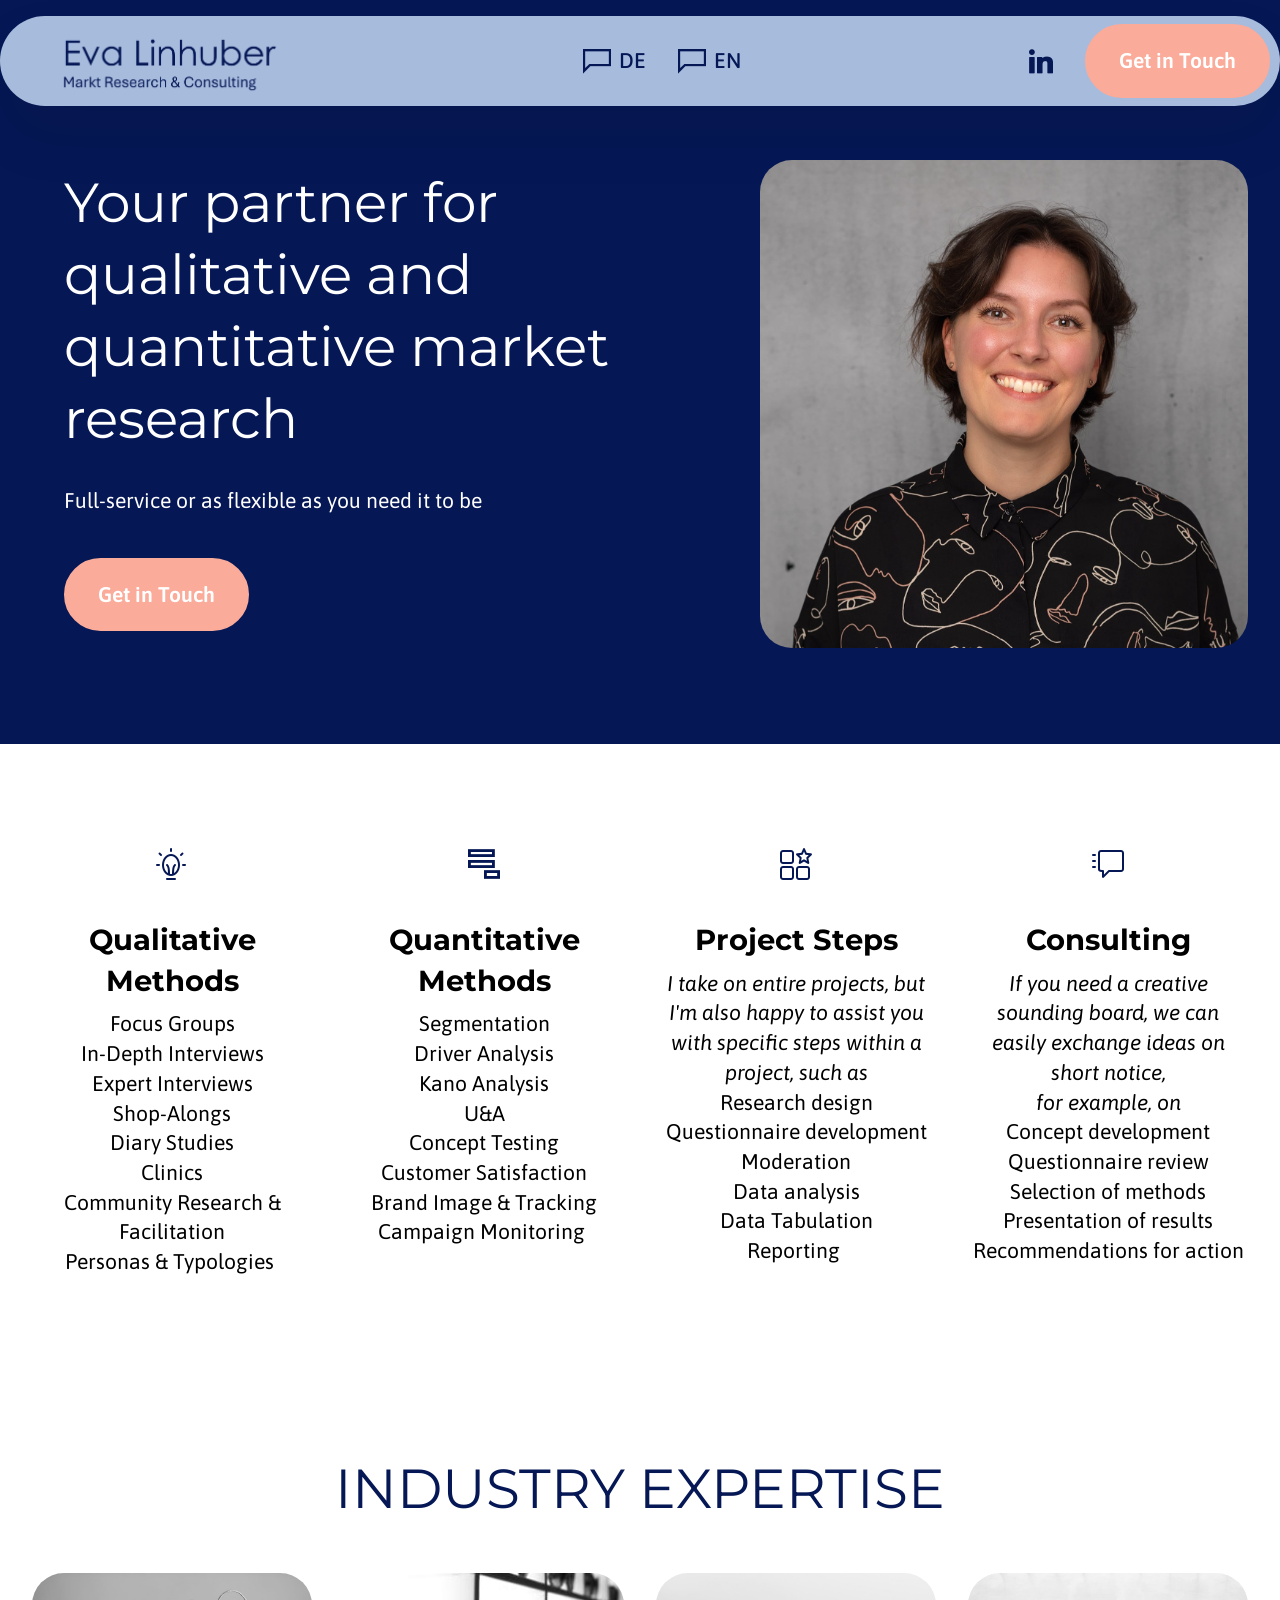
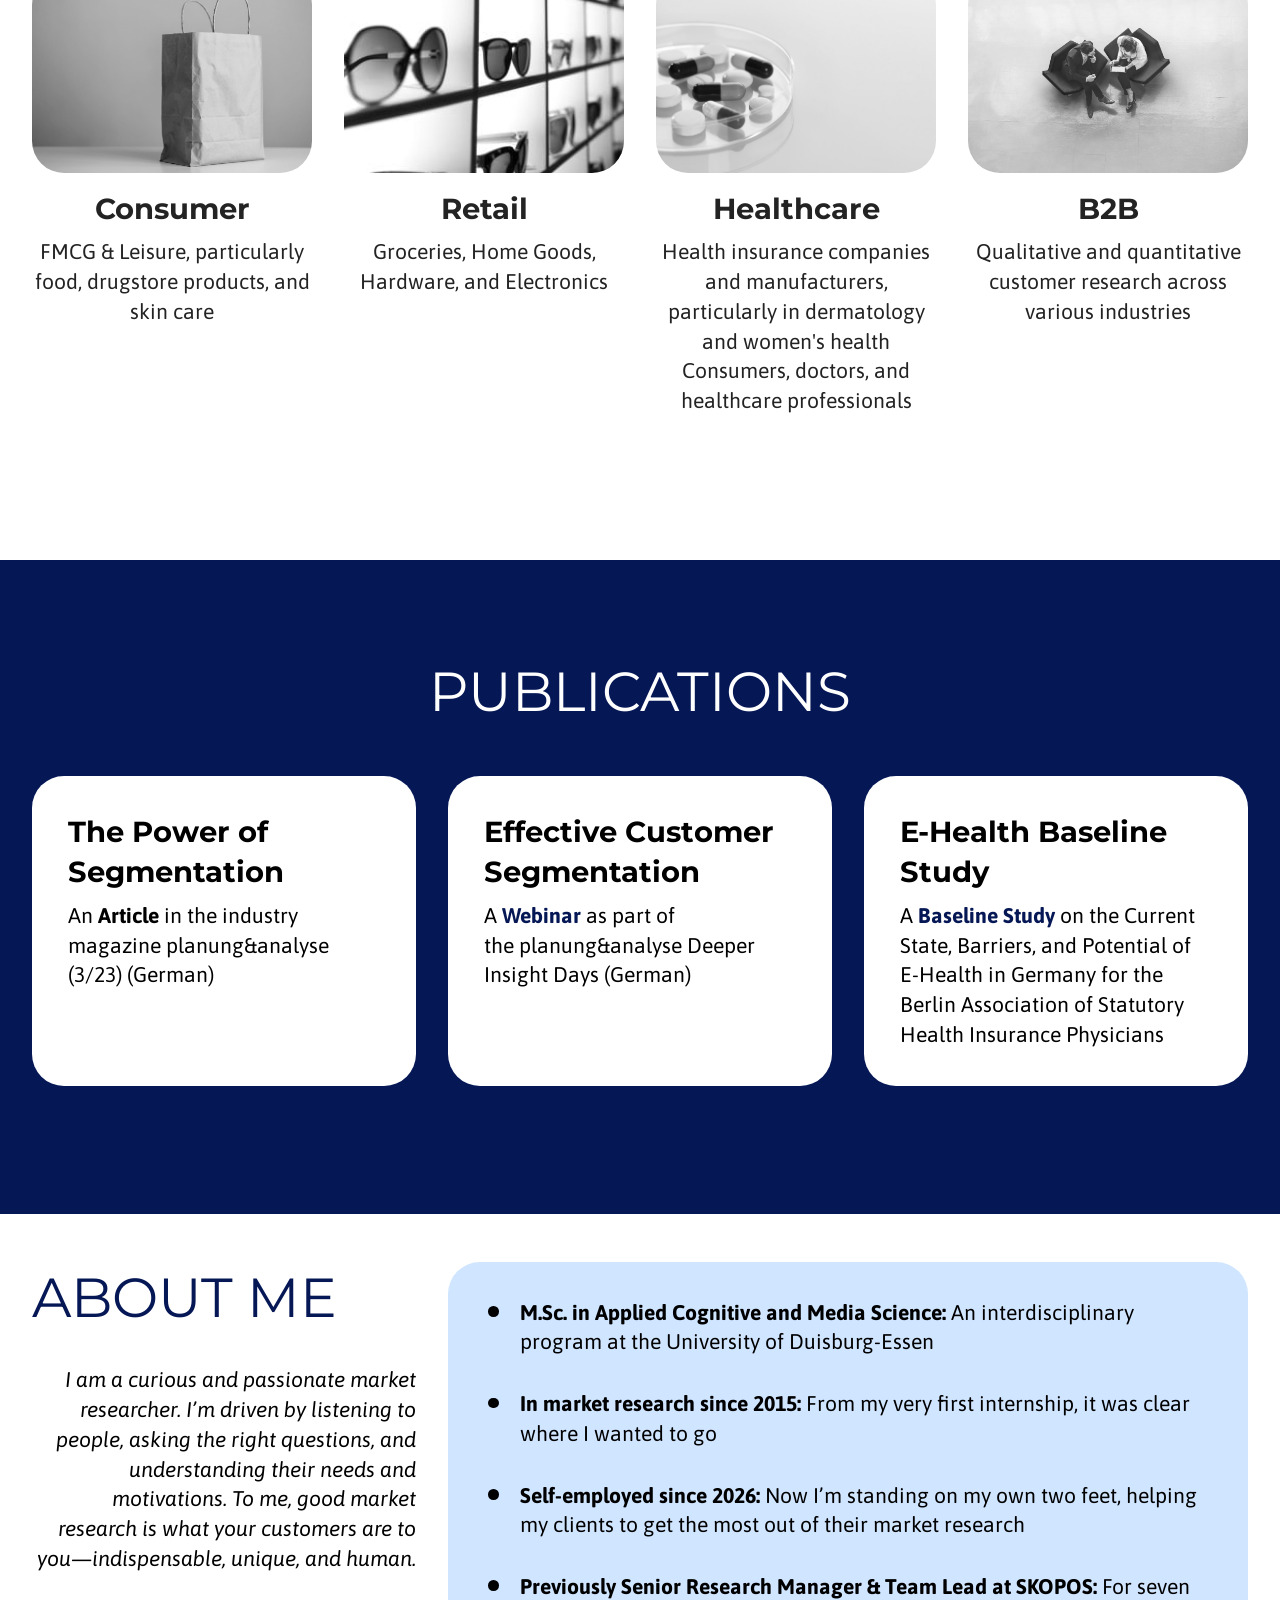
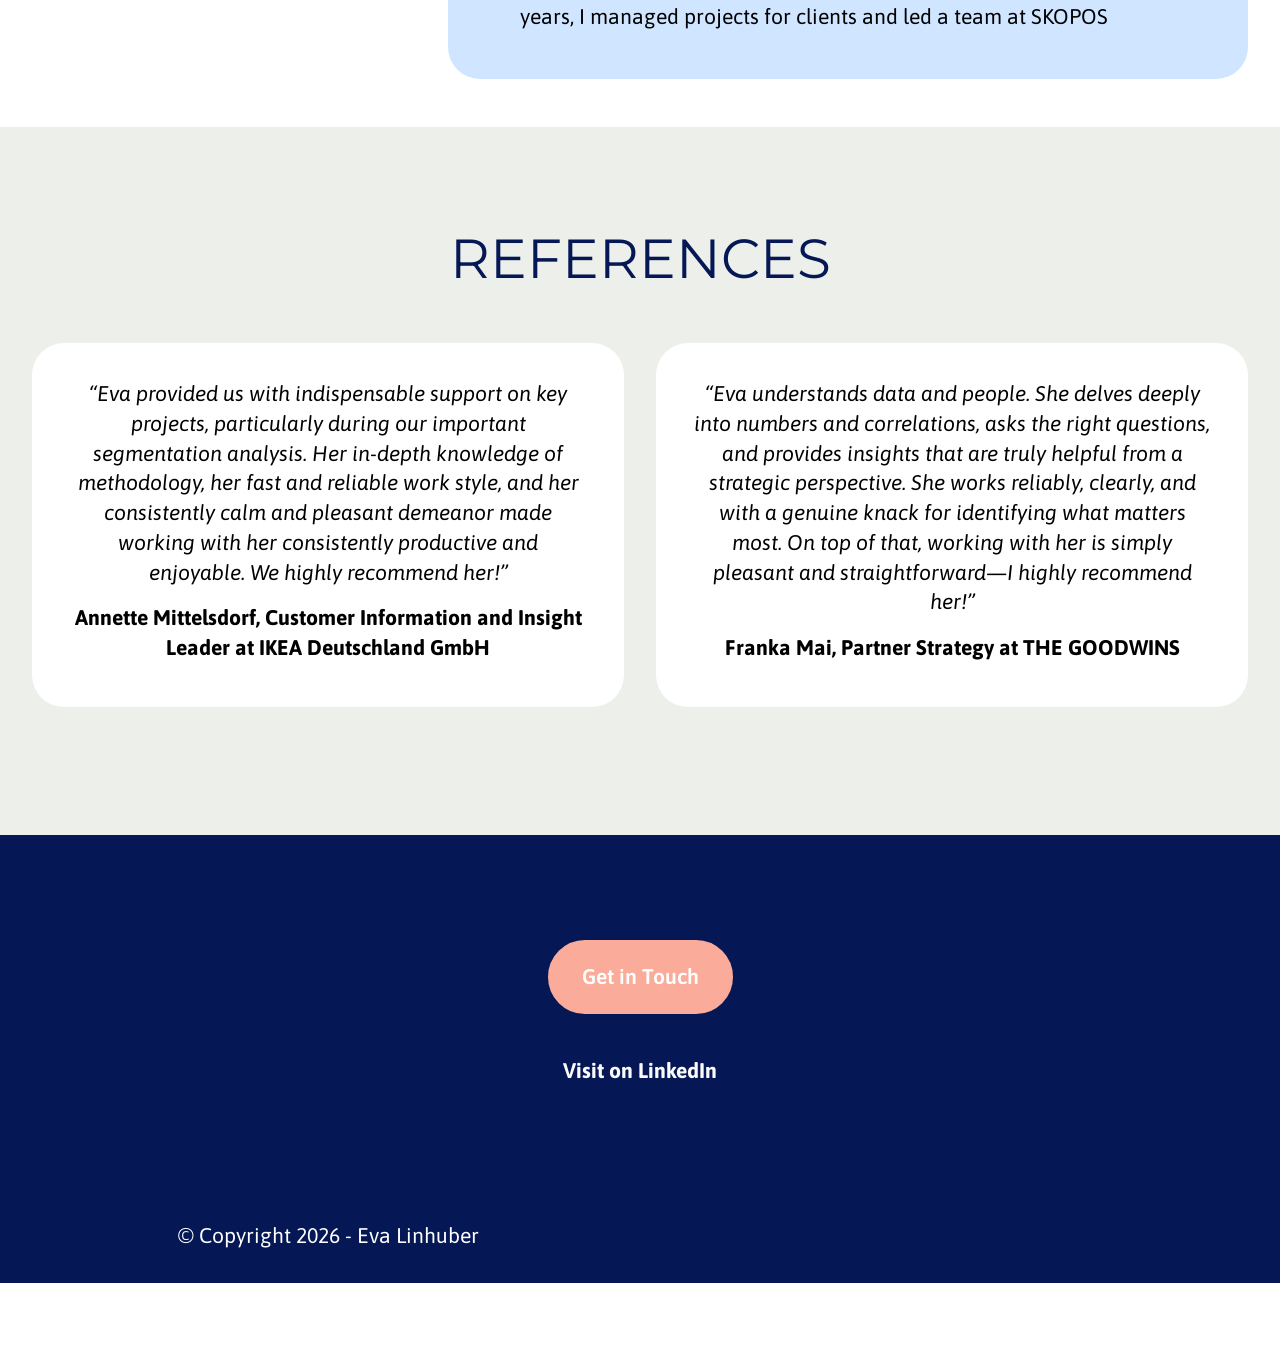
==== en/index.html @ 51b8b68d "Englische Seite hinzugefügt" ====
<!DOCTYPE html>
<html  >
<head>
  <!-- Site made with Mobirise Website Builder v6.1.12, https://mobirise.com -->
  <meta charset="UTF-8">
  <meta http-equiv="X-UA-Compatible" content="IE=edge">
  <meta name="generator" content="Mobirise v6.1.12, mobirise.com">
  <meta name="viewport" content="width=device-width, initial-scale=1, minimum-scale=1">
  <link rel="shortcut icon" href="assets/images/logo20transparent-511x161.png" type="image/x-icon">
  <meta name="description" content="">
  
  
  <title>Home</title>
  <link rel="stylesheet" href="assets/web/assets/mobirise-icons2/mobirise2.css">
  <link rel="stylesheet" href="assets/web/assets/mobirise-icons-bold/mobirise-icons-bold.css">
  <link rel="stylesheet" href="assets/bootstrap/css/bootstrap.min.css">
  <link rel="stylesheet" href="assets/animatecss/animate.css">
  <link rel="stylesheet" href="assets/dropdown/css/style.css">
  <link rel="stylesheet" href="assets/socicon/css/styles.css">
  <link rel="stylesheet" href="assets/theme/css/style.css">
  <link rel="preload" href="https://fonts.googleapis.com/css?family=Montserrat:100,200,300,400,500,600,700,800,900,100i,200i,300i,400i,500i,600i,700i,800i,900i&display=swap" as="style" onload="this.onload=null;this.rel='stylesheet'">
  <noscript><link rel="stylesheet" href="https://fonts.googleapis.com/css?family=Montserrat:100,200,300,400,500,600,700,800,900,100i,200i,300i,400i,500i,600i,700i,800i,900i&display=swap"></noscript>
  <link rel="preload" href="https://fonts.googleapis.com/css?family=Asap:100,200,300,400,500,600,700,800,900,100i,200i,300i,400i,500i,600i,700i,800i,900i&display=swap" as="style" onload="this.onload=null;this.rel='stylesheet'">
  <noscript><link rel="stylesheet" href="https://fonts.googleapis.com/css?family=Asap:100,200,300,400,500,600,700,800,900,100i,200i,300i,400i,500i,600i,700i,800i,900i&display=swap"></noscript>
  <link rel="preload" as="style" href="assets/mobirise/css/mbr-additional.css?v=qLYinx"><link rel="stylesheet" href="assets/mobirise/css/mbr-additional.css?v=qLYinx" type="text/css">

  
  
  
</head>
<body>
  
  <section data-bs-version="5.1" class="menu menu2 cid-tJS6tZXiPa" once="menu" id="menu02-0">
	

	<nav class="navbar navbar-dropdown navbar-fixed-top navbar-expand-lg">
		<div class="container">
			<div class="navbar-brand">
				<span class="navbar-logo">
					<a href="https://eva-linhuber.de">
						<img src="assets/images/logo20transparent-511x161.png" alt="Eva Linhuber Market Research &amp; Consulting" style="height: 5rem;">
					</a>
				</span>
				
			</div>
			<button class="navbar-toggler" type="button" data-toggle="collapse" data-bs-toggle="collapse" data-target="#navbarSupportedContent" data-bs-target="#navbarSupportedContent" aria-controls="navbarNavAltMarkup" aria-expanded="false" aria-label="Toggle navigation">
				<div class="hamburger">
					<span></span>
					<span></span>
					<span></span>
					<span></span>
				</div>
			</button>
			<div class="collapse navbar-collapse" id="navbarSupportedContent">
				<ul class="navbar-nav nav-dropdown" data-app-modern-menu="true"><li class="nav-item">
						<a class="nav-link link text-primary display-4" href="http://eva-linhuber.de"><span class="mobi-mbri mobi-mbri-chat mbr-iconfont mbr-iconfont-btn"></span>DE</a>
					</li><li class="nav-item"><a class="nav-link link text-primary display-4" href="index.html#header01-7"><span class="mobi-mbri mobi-mbri-chat mbr-iconfont mbr-iconfont-btn"></span>EN</a></li></ul>
				<div class="icons-menu">
					<a class="iconfont-wrapper" href="http://www.linkedin.com/in/eva-linhuber-3226a8281" target="_blank">
						<span class="p-2 mbr-iconfont socicon-linkedin socicon"></span>
					</a>
					
					
					
				</div>
				<div class="navbar-buttons mbr-section-btn"><a class="btn btn-success display-4" href="mailto:mail@eva-linhuber.de">Get in Touch</a></div>
			</div>
		</div>
	</nav>
</section>

<section data-bs-version="5.1" class="header1 cid-vngvTtqIFX" id="header01-1m">
	

	
	

	<div class="container">
		<div class="row justify-content-center">
			<div class="col-12 col-md-12 col-lg-5 image-wrapper">
				<img class="w-100" src="assets/images/eva-linhuber-neu-2048x1365.jpeg" alt="Mobirise Website Builder">
			</div>
			<div class="col-12 col-lg col-md-12">
				<div class="text-wrapper align-left">
					<h1 class="mbr-section-title mbr-fonts-style mb-4 display-2">Your partner for qualitative and quantitative market research</h1>
					<p class="mbr-text mbr-fonts-style mb-4 display-7">
						Full-service or as flexible as you need it to be
					</p>
					<div class="mbr-section-btn mt-3"><a class="btn btn-success display-7" href="mailto:mail@eva-linhuber.de">Get in Touch</a></div>
				</div>
			</div>
		</div>
	</div>
</section>

<section data-bs-version="5.1" class="features10 cid-vngqaM4wBL" id="features010-1k">
  

  
  
  <div class="container">
    
    <div class="row">
      <div class="item features-without-image col-12 col-md-6 col-lg-3">
        <div class="item-wrapper">
          <div class="card-box align-left">
            <div class="iconfont-wrapper mb-3">
              <span class="mbr-iconfont mbrib-idea"></span>
            </div>
            <h5 class="card-title mbr-fonts-style display-5">
              <strong>Qualitative Methods</strong></h5>
            <p class="card-text mbr-fonts-style mb-3 display-7">Focus Groups<br>In-Depth Interviews<br>Expert Interviews<br>Shop-Alongs<br>Diary Studies<br>Clinics<br>Community Research &amp; Facilitation<br>Personas &amp; Typologies&nbsp;<br></p>
            
          </div>
        </div>
      </div>
      <div class="item features-without-image col-12 col-md-6 col-lg-3">
        <div class="item-wrapper">
          <div class="card-box align-left">
            <div class="iconfont-wrapper mb-3">
              <span class="mbr-iconfont mobi-mbri-add-submenu mobi-mbri"></span>
            </div>
            <h5 class="card-title mbr-fonts-style display-5">
              <strong>Quantitative Methods</strong></h5>
            <p class="card-text mbr-fonts-style mb-3 display-7">Segmentation<br>Driver Analysis<br>Kano Analysis<br>U&amp;A<br>Concept Testing<br>Customer Satisfaction<br>Brand Image &amp; Tracking<br>Campaign Monitoring&nbsp;<br></p>
            
          </div>
        </div>
      </div>
      <div class="item features-without-image col-12 col-md-6 col-lg-3">
        <div class="item-wrapper">
          <div class="card-box align-left">
            <div class="iconfont-wrapper mb-3">
              <span class="mbr-iconfont mbrib-features"></span>
            </div>
            <h5 class="card-title mbr-fonts-style display-5">
              <strong>Project Steps</strong></h5>
            <p class="card-text mbr-fonts-style mb-3 display-7"><em>I take on entire projects, but I'm also happy to assist you with specific steps within a project, such as</em><br>Research design<br>Questionnaire development<br>Moderation<br>Data analysis<br>Data Tabulation<br>Reporting&nbsp;<br></p>
            
          </div>
        </div>
      </div><div class="item features-without-image col-12 col-md-6 col-lg-3">
        <div class="item-wrapper">
          <div class="card-box align-left">
            <div class="iconfont-wrapper mb-3">
              <span class="mbr-iconfont mbrib-help"></span>
            </div>
            <h5 class="card-title mbr-fonts-style display-5">
              <strong>Consulting</strong></h5>
            <p class="card-text mbr-fonts-style mb-3 display-7"><em>If you need a creative sounding board, we can easily exchange ideas on short notice,<br>for example, on</em><br>Concept development<br>Questionnaire review<br>Selection of methods<br>Presentation of results<br>Recommendations for action<br></p>
            
          </div>
        </div>
      </div>
    </div>
  </div>
</section>

<section data-bs-version="5.1" class="features03 cid-vngqjyyPdX" id="features03-1l">
	
	
	<div class="container">
		<div class="row justify-content-center mb-5">
			<div class="col-12 content-head">
				<div class="mbr-section-head">
					<h4 class="mbr-section-title mbr-fonts-style align-center mb-0 display-2">INDUSTRY EXPERTISE</h4>
					
				</div>
			</div>
		</div>
		<div class="row">
			<div class="item features-image col-12 col-md-6 col-lg-3 active">
				<div class="item-wrapper">
					<div class="item-img mb-3">
						<img src="assets/images/consumer-1158x773.jpg" alt="Mobirise Website Builder" title="" data-slide-to="3" data-bs-slide-to="3">
					</div>
					<div class="item-content align-left">
						<h5 class="item-title mbr-fonts-style mb-2 mt-0 display-5"><strong>Consumer</strong></h5>
						<p class="mbr-text mbr-fonts-style mb-3 display-7">FMCG &amp; Leisure, particularly food, drugstore products, and skin care <br>
						</p>
						
					</div>
				</div>
			</div><div class="item features-image col-12 col-md-6 col-lg-3">
				<div class="item-wrapper">
					<div class="item-img mb-3">
						<img src="assets/images/retail-290x193.jpg" alt="Mobirise Website Builder" title="" data-slide-to="0" data-bs-slide-to="0">
					</div>
					<div class="item-content align-left">
						<h5 class="item-title mbr-fonts-style mt-0 mb-2 display-5">
							<strong>Retail</strong></h5>
						<p class="mbr-text mbr-fonts-style mb-3 display-7">Groceries, Home Goods, Hardware, and Electronics <br></p>
						
					</div>
				</div>
			</div>
			<div class="item features-image col-12 col-md-6 col-lg-3">
				<div class="item-wrapper">
					<div class="item-img mb-3">
						<img src="assets/images/healthcare-1142x857.jpg" alt="Mobirise Website Builder" title="" data-slide-to="1" data-bs-slide-to="1">
					</div>
					<div class="item-content align-left">
						<h5 class="item-title mbr-fonts-style mb-2 mt-0 display-5">
							<strong>Healthcare</strong></h5>
						<p class="mbr-text mbr-fonts-style mb-3 display-7">Health insurance companies and manufacturers, particularly in dermatology and women's health<br>Consumers, doctors, and healthcare professionals<br>
						</p>
						
					</div>
				</div>
			</div><div class="item features-image col-12 col-md-6 col-lg-3">
				<div class="item-wrapper">
					<div class="item-img mb-3">
						<img src="assets/images/b2b-1158x773.jpg" alt="Mobirise Website Builder" title="" data-slide-to="3" data-bs-slide-to="4">
					</div>
					<div class="item-content align-left">
						<h5 class="item-title mbr-fonts-style mb-2 mt-0 display-5">
							<strong>B2B</strong></h5>
						<p class="mbr-text mbr-fonts-style mb-3 display-7">Qualitative and quantitative customer research across various industries <br>
						</p>
						
					</div>
				</div>
			</div>
			
		</div>
	</div>
</section>

<section data-bs-version="5.1" class="features032 cid-vnhv8VmsDd" id="features032-1o">
  

  
  
  <div class="container">
    <div class="row justify-content-center">
      <div class="col-12 mb-5 content-head">
        <h3 class="mbr-section-title mbr-fonts-style align-center mb-0 display-2">
          PUBLICATIONS</h3>
        
      </div>
    </div>
    <div class="row">
      <div class="item features-without-image col-12 col-lg-4 active item-mb">
        <div class="item-wrapper">
          <div class="card-box align-left">
            
            <h5 class="card-title mbr-fonts-style display-5">
              <strong>The Power of Segmentation</strong></h5>
            <p class="card-text mbr-fonts-style display-7">An&nbsp;<strong>Article&nbsp;</strong>in the industry magazine planung&amp;analyse (3/23) (German)</p>
          </div>
        </div>
      </div>
      <div class="item features-without-image col-12 col-lg-4 item-mb">
        <div class="item-wrapper">
          <div class="card-box align-left">
            
            <h5 class="card-title mbr-fonts-style display-5"><strong>Effective Customer Segmentation</strong></h5>
            <p class="card-text mbr-fonts-style display-7">
              A <a href="https://www.youtube.com/watch?v=aYoAj4Ab5qQ" class="text-primary"><strong>Webinar </strong></a>as part of the&nbsp;planung&amp;analyse Deeper Insight Days (German)&nbsp;</p>
          </div>
        </div>
      </div>
      <div class="item features-without-image col-12 col-lg-4 item-mb">
        <div class="item-wrapper">
          <div class="card-box align-left">
            
            <h5 class="card-title mbr-fonts-style display-5"><strong>E-Health Baseline Study</strong></h5>
            <p class="card-text mbr-fonts-style display-7">A <a href="https://www.skopos.de/cases/case-study-methoden-mix-fuer-den-gesundheitsmarkt" class="text-primary" target="_blank"><strong>Baseline Study</strong> </a>on the Current State, Barriers, and Potential of E-Health in Germany for the Berlin Association of Statutory Health Insurance Physicians</p>
          </div>
        </div>
      </div>
      
      
      
    </div>
  </div>
</section>

<section data-bs-version="5.1" class="article021 cid-vnhBy5nGx2" id="article21-1u">
    
    <div class="container">
        <div class="row justify-content-center">
            <div class="col-lg-4">
                <div class="col-12 col-md-12">
                    <h5 class="mbr-section-title mbr-fonts-style mt-0 mb-4 display-2">
                        ABOUT ME</h5>
                    <h6 class="mbr-section-subtitle mbr-fonts-style mt-0 mb-4 display-7"><div><em>I am a curious and passionate market researcher. I’m driven by listening to people, asking the right questions, and understanding their needs and motivations. To me, good market research is what your customers are to you—indispensable, unique, and human.</em></div></h6>
                    
                </div>
            </div>

            <div class="col-lg-8 side-features">
                <div class="item-wrapper align-left">
                    <div class="counter-container mbr-text mbr-fonts-style display-7">
                        <ul>
                            <li><strong style="font-size: calc(1.14rem + 0.26 * ((100vw - 62rem) / 25));">M.Sc. in Applied Cognitive and Media Science: </strong><span style="font-size: calc(1.14rem + 0.26 * ((100vw - 62rem) / 25));">An interdisciplinary program at the University of Duisburg-Essen</span></li><li><strong style="font-size: calc(1.14rem + 0.26 * ((100vw - 62rem) / 25));">In market research since 2015: </strong><span style="font-size: calc(1.14rem + 0.26 * ((100vw - 62rem) / 25));">From my very first internship, it was clear where I wanted to go</span></li><li><strong style="font-size: calc(1.14rem + 0.26 * ((100vw - 62rem) / 25));">Self-employed since 2026: </strong><span style="font-size: calc(1.14rem + 0.26 * ((100vw - 62rem) / 25));">Now I’m standing on my own two feet, helping my clients to get the most out of their market research</span></li><li><strong>Previously Senior Research Manager &amp; Team Lead at SKOPOS: </strong>For seven years, I managed projects for clients and led a team at SKOPOS&nbsp;</li>
                        </ul>
                    </div>
                </div>
            </div>
        </div>
    </div>
</section>

<section data-bs-version="5.1" class="people04 cid-vnxBAWu6Hw" id="people04-1z">
	
	
	<div class="container">
		<div class="row mb-5 justify-content-center">
			<div class="col-12 mb-0 content-head">
				<h1 class="mbr-section-title mbr-fonts-style align-center mb-0 display-2">
					REFERENCES</h1>
				
			</div>
		</div>
		<div class="row mbr-masonry" data-masonry="{&quot;percentPosition&quot;: true }">
			<div class="item features-without-image col-12 col-md-6 col-lg-6 active">
				<div class="item-wrapper">
					<div class="card-box align-left">
						<p class="card-text mbr-fonts-style display-7"><em>“Eva provided us with indispensable support on key projects, particularly during our important segmentation analysis. Her in-depth knowledge of methodology, her fast and reliable work style, and her consistently calm and pleasant demeanor made working with her consistently productive and enjoyable. We highly recommend her!”</em><br></p>
						
						<h5 class="card-title mbr-fonts-style display-7"><strong>Annette Mittelsdorf, Customer Information and Insight Leader at IKEA Deutschland GmbH</strong></h5>
					</div>
				</div>
			</div><div class="item features-without-image col-12 col-md-6 col-lg-6">
				<div class="item-wrapper">
					<div class="card-box align-left">
						<p class="card-text mbr-fonts-style display-7"><em>“Eva understands data and people. She delves deeply into numbers and correlations, asks the right questions, and provides insights that are truly helpful from a strategic perspective. She works reliably, clearly, and with a genuine knack for identifying what matters most. On top of that, working with her is simply pleasant and straightforward—I highly recommend her!”</em><br></p>
						
						<h5 class="card-title mbr-fonts-style display-7"><strong>Franka Mai, Partner Strategy at THE GOODWINS</strong></h5>
					</div>
				</div>
			</div>
			
			
			
			
			
		</div>
	</div>
</section>

<section data-bs-version="5.1" class="header19 cid-vnhEWWSE04" id="header19-1w">
  

  
  
  <div class="container">
    <div class="row">
      <div class="content-wrap col-12 col-md-8">
        
        
        <div class="mbr-section-btn"><a class="btn btn-success display-7" href="mailto:mail@eva-linhuber.de">Get in Touch</a></div>
        <p class="mbr-fonts-style mbr-description mt-4 display-7"><a href="http://www.linkedin.com/in/eva-linhuber-3226a8281" class="text-white" target="_blank"><strong>Visit on LinkedIn</strong></a></p>
      </div>
    </div>
  </div>
</section>

<section data-bs-version="5.1" class="footer2 cid-vnhF2JCKFo" once="footers" id="footer02-1x">
    

    
    

    <div class="container">
        <div class="row">
            <div class="col-12 col-lg-6 center mt-2 mb-3">
                <p class="mbr-fonts-style copyright mb-0 display-7">
                    © Copyright 2026 - Eva Linhuber</p>
            </div>
            
        </div>
    </div>
</section><section class="display-7" style="padding: 0;align-items: center;justify-content: center;flex-wrap: wrap;    align-content: center;display: flex;position: relative;height: 4rem;"><a href="https://mobiri.se/" style="flex: 1 1;height: 4rem;position: absolute;width: 100%;z-index: 1;"><img alt="" style="height: 4rem;" src="[data-uri]"></a><p style="margin: 0;text-align: center;" class="display-7">&#8204;</p><a style="z-index:1" href="https://mobirise.com/builder/ai-website-generator.html">AI Website Generator</a></section><script src="assets/bootstrap/js/bootstrap.bundle.min.js"></script>  <script src="assets/smoothscroll/smooth-scroll.js"></script>  <script src="assets/ytplayer/index.js"></script>  <script src="assets/dropdown/js/navbar-dropdown.js"></script>  <script src="assets/masonry/masonry.pkgd.min.js"></script>  <script src="assets/imagesloaded/imagesloaded.pkgd.min.js"></script>  <script src="assets/theme/js/script.js"></script>  
  
  
  <input name="animation" type="hidden">
  </body>
</html>
---- en/assets/web/assets/mobirise-icons2/mobirise2.css ----
@font-face {
  font-family: 'Moririse2';
  font-display: swap;
  src:  url('mobirise2.eot?f2bix4');
  src:  url('mobirise2.eot?f2bix4#iefix') format('embedded-opentype'),
    url('mobirise2.woff2?f2bix4') format('woff2'),
    url('mobirise2.woff?f2bix4') format('woff'),
    url('mobirise2.ttf?f2bix4') format('truetype'),
    url('mobirise2.svg?f2bix4#mobirise2') format('svg');
  font-weight: normal;
  font-style: normal;
}

[class^="mobi-"], [class*=" mobi-"] {
  /* use !important to prevent issues with browser extensions that change fonts */
  font-family: 'Moririse2' !important;
  speak: none;
  font-style: normal;
  font-weight: normal;
  font-variant: normal;
  text-transform: none;
  line-height: 1;

  /* Better Font Rendering =========== */
  -webkit-font-smoothing: antialiased;
  -moz-osx-font-smoothing: grayscale;
}

.mobi-mbri-add-submenu:before {
  content: "\e900";
}
.mobi-mbri-alert:before {
  content: "\e901";
}
.mobi-mbri-align-center:before {
  content: "\e902";
}
.mobi-mbri-align-justify:before {
  content: "\e903";
}
.mobi-mbri-align-left:before {
  content: "\e904";
}
.mobi-mbri-align-right:before {
  content: "\e905";
}
.mobi-mbri-android:before {
  content: "\e906";
}
.mobi-mbri-apple:before {
  content: "\e907";
}
.mobi-mbri-arrow-down:before {
  content: "\e908";
}
.mobi-mbri-arrow-next:before {
  content: "\e909";
}
.mobi-mbri-arrow-prev:before {
  content: "\e90a";
}
.mobi-mbri-arrow-up:before {
  content: "\e90b";
}
.mobi-mbri-bold:before {
  content: "\e90c";
}
.mobi-mbri-bookmark:before {
  content: "\e90d";
}
.mobi-mbri-bootstrap:before {
  content: "\e90e";
}
.mobi-mbri-briefcase:before {
  content: "\e90f";
}
.mobi-mbri-browse:before {
  content: "\e910";
}
.mobi-mbri-bulleted-list:before {
  content: "\e911";
}
.mobi-mbri-calendar:before {
  content: "\e912";
}
.mobi-mbri-camera:before {
  content: "\e913";
}
.mobi-mbri-cart-add:before {
  content: "\e914";
}
.mobi-mbri-cart-full:before {
  content: "\e915";
}
.mobi-mbri-cash:before {
  content: "\e916";
}
.mobi-mbri-change-style:before {
  content: "\e917";
}
.mobi-mbri-chat:before {
  content: "\e918";
}
.mobi-mbri-clock:before {
  content: "\e919";
}
.mobi-mbri-close:before {
  content: "\e91a";
}
.mobi-mbri-cloud:before {
  content: "\e91b";
}
.mobi-mbri-code:before {
  content: "\e91c";
}
.mobi-mbri-contact-form:before {
  content: "\e91d";
}
.mobi-mbri-credit-card:before {
  content: "\e91e";
}
.mobi-mbri-cursor-click:before {
  content: "\e91f";
}
.mobi-mbri-cust-feedback:before {
  content: "\e920";
}
.mobi-mbri-database:before {
  content: "\e921";
}
.mobi-mbri-delivery:before {
  content: "\e922";
}
.mobi-mbri-desktop:before {
  content: "\e923";
}
.mobi-mbri-devices:before {
  content: "\e924";
}
.mobi-mbri-down:before {
  content: "\e925";
}
.mobi-mbri-download-2:before {
  content: "\e926";
}
.mobi-mbri-download:before {
  content: "\e927";
}
.mobi-mbri-drag-n-drop-2:before {
  content: "\e928";
}
.mobi-mbri-drag-n-drop:before {
  content: "\e929";
}
.mobi-mbri-edit-2:before {
  content: "\e92a";
}
.mobi-mbri-edit:before {
  content: "\e92b";
}
.mobi-mbri-error:before {
  content: "\e92c";
}
.mobi-mbri-extension:before {
  content: "\e92d";
}
.mobi-mbri-features:before {
  content: "\e92e";
}
.mobi-mbri-file:before {
  content: "\e92f";
}
.mobi-mbri-flag:before {
  content: "\e930";
}
.mobi-mbri-folder:before {
  content: "\e931";
}
.mobi-mbri-gift:before {
  content: "\e932";
}
.mobi-mbri-github:before {
  content: "\e933";
}
.mobi-mbri-globe-2:before {
  content: "\e934";
}
.mobi-mbri-globe:before {
  content: "\e935";
}
.mobi-mbri-growing-chart:before {
  content: "\e936";
}
.mobi-mbri-hearth:before {
  content: "\e937";
}
.mobi-mbri-help:before {
  content: "\e938";
}
.mobi-mbri-home:before {
  content: "\e939";
}
.mobi-mbri-hot-cup:before {
  content: "\e93a";
}
.mobi-mbri-idea:before {
  content: "\e93b";
}
.mobi-mbri-image-gallery:before {
  content: "\e93c";
}
.mobi-mbri-image-slider:before {
  content: "\e93d";
}
.mobi-mbri-info:before {
  content: "\e93e";
}
.mobi-mbri-italic:before {
  content: "\e93f";
}
.mobi-mbri-key:before {
  content: "\e940";
}
.mobi-mbri-laptop:before {
  content: "\e941";
}
.mobi-mbri-layers:before {
  content: "\e942";
}
.mobi-mbri-left-right:before {
  content: "\e943";
}
.mobi-mbri-left:before {
  content: "\e944";
}
.mobi-mbri-letter:before {
  content: "\e945";
}
.mobi-mbri-like:before {
  content: "\e946";
}
.mobi-mbri-link:before {
  content: "\e947";
}
.mobi-mbri-lock:before {
  content: "\e948";
}
.mobi-mbri-login:before {
  content: "\e949";
}
.mobi-mbri-logout:before {
  content: "\e94a";
}
.mobi-mbri-magic-stick:before {
  content: "\e94b";
}
.mobi-mbri-map-pin:before {
  content: "\e94c";
}
.mobi-mbri-menu:before {
  content: "\e94d";
}
.mobi-mbri-mobile-2:before {
  content: "\e94e";
}
.mobi-mbri-mobile-horizontal:before {
  content: "\e94f";
}
.mobi-mbri-mobile:before {
  content: "\e950";
}
.mobi-mbri-mobirise:before {
  content: "\e951";
}
.mobi-mbri-more-horizontal:before {
  content: "\e952";
}
.mobi-mbri-more-vertical:before {
  content: "\e953";
}
.mobi-mbri-music:before {
  content: "\e954";
}
.mobi-mbri-new-file:before {
  content: "\e955";
}
.mobi-mbri-numbered-list:before {
  content: "\e956";
}
.mobi-mbri-opened-folder:before {
  content: "\e957";
}
.mobi-mbri-pages:before {
  content: "\e958";
}
.mobi-mbri-paper-plane:before {
  content: "\e959";
}
.mobi-mbri-paperclip:before {
  content: "\e95a";
}
.mobi-mbri-phone:before {
  content: "\e95b";
}
.mobi-mbri-photo:before {
  content: "\e95c";
}
.mobi-mbri-photos:before {
  content: "\e95d";
}
.mobi-mbri-pin:before {
  content: "\e95e";
}
.mobi-mbri-play:before {
  content: "\e95f";
}
.mobi-mbri-plus:before {
  content: "\e960";
}
.mobi-mbri-preview:before {
  content: "\e961";
}
.mobi-mbri-print:before {
  content: "\e962";
}
.mobi-mbri-protect:before {
  content: "\e963";
}
.mobi-mbri-question:before {
  content: "\e964";
}
.mobi-mbri-quote-left:before {
  content: "\e965";
}
.mobi-mbri-quote-right:before {
  content: "\e966";
}
.mobi-mbri-redo:before {
  content: "\e967";
}
.mobi-mbri-refresh:before {
  content: "\e968";
}
.mobi-mbri-responsive-2:before {
  content: "\e969";
}
.mobi-mbri-responsive:before {
  content: "\e96a";
}
.mobi-mbri-right:before {
  content: "\e96b";
}
.mobi-mbri-rocket:before {
  content: "\e96c";
}
.mobi-mbri-sad-face:before {
  content: "\e96d";
}
.mobi-mbri-sale:before {
  content: "\e96e";
}
.mobi-mbri-save:before {
  content: "\e96f";
}
.mobi-mbri-search:before {
  content: "\e970";
}
.mobi-mbri-setting-2:before {
  content: "\e971";
}
.mobi-mbri-setting-3:before {
  content: "\e972";
}
.mobi-mbri-setting:before {
  content: "\e973";
}
.mobi-mbri-share:before {
  content: "\e974";
}
.mobi-mbri-shopping-bag:before {
  content: "\e975";
}
.mobi-mbri-shopping-basket:before {
  content: "\e976";
}
.mobi-mbri-shopping-cart:before {
  content: "\e977";
}
.mobi-mbri-sites:before {
  content: "\e978";
}
.mobi-mbri-smile-face:before {
  content: "\e979";
}
.mobi-mbri-speed:before {
  content: "\e97a";
}
.mobi-mbri-star:before {
  content: "\e97b";
}
.mobi-mbri-success:before {
  content: "\e97c";
}
.mobi-mbri-sun:before {
  content: "\e97d";
}
.mobi-mbri-sun2:before {
  content: "\e97e";
}
.mobi-mbri-tablet-vertical:before {
  content: "\e97f";
}
.mobi-mbri-tablet:before {
  content: "\e980";
}
.mobi-mbri-target:before {
  content: "\e981";
}
.mobi-mbri-timer:before {
  content: "\e982";
}
.mobi-mbri-to-ftp:before {
  content: "\e983";
}
.mobi-mbri-to-local-drive:before {
  content: "\e984";
}
.mobi-mbri-touch-swipe:before {
  content: "\e985";
}
.mobi-mbri-touch:before {
  content: "\e986";
}
.mobi-mbri-trash:before {
  content: "\e987";
}
.mobi-mbri-underline:before {
  content: "\e988";
}
.mobi-mbri-undo:before {
  content: "\e989";
}
.mobi-mbri-unlink:before {
  content: "\e98a";
}
.mobi-mbri-unlock:before {
  content: "\e98b";
}
.mobi-mbri-up-down:before {
  content: "\e98c";
}
.mobi-mbri-up:before {
  content: "\e98d";
}
.mobi-mbri-update:before {
  content: "\e98e";
}
.mobi-mbri-upload-2:before {
  content: "\e98f";
}
.mobi-mbri-upload:before {
  content: "\e990";
}
.mobi-mbri-user-2:before {
  content: "\e991";
}
.mobi-mbri-user:before {
  content: "\e992";
}
.mobi-mbri-users:before {
  content: "\e993";
}
.mobi-mbri-video-play:before {
  content: "\e994";
}
.mobi-mbri-video:before {
  content: "\e995";
}
.mobi-mbri-watch:before {
  content: "\e996";
}
.mobi-mbri-website-theme-2:before {
  content: "\e997";
}
.mobi-mbri-website-theme:before {
  content: "\e998";
}
.mobi-mbri-wifi:before {
  content: "\e999";
}
.mobi-mbri-windows:before {
  content: "\e99a";
}
.mobi-mbri-zoom-in:before {
  content: "\e99b";
}
.mobi-mbri-zoom-out:before {
  content: "\e99c";
}
---- en/assets/web/assets/mobirise-icons-bold/mobirise-icons-bold.css ----
@font-face {
  font-family: 'mobirise-icons-bold';
  font-display: swap;
  src:  url('mobirise-icons-bold.eot?m1l4yr');
  src:  url('mobirise-icons-bold.eot?m1l4yr#iefix') format('embedded-opentype'),
    url('mobirise-icons-bold.woff2?m1l4yr') format('woff2'),
    url('mobirise-icons-bold.woff?m1l4yr') format('woff'),
    url('mobirise-icons-bold.ttf?m1l4yr') format('truetype'),
    url('mobirise-icons-bold.svg?m1l4yr#mobirise-icons-bold') format('svg');
  font-weight: normal;
  font-style: normal;
}

[class^="mbrib-"], [class*="mbrib-"] {
  /* use !important to prevent issues with browser extensions that change fonts */
  font-family: 'mobirise-icons-bold' !important;
  speak: none;
  font-style: normal;
  font-weight: normal;
  font-variant: normal;
  text-transform: none;
  line-height: 1;

  /* Better Font Rendering =========== */
  -webkit-font-smoothing: antialiased;
  -moz-osx-font-smoothing: grayscale;
}

.mbrib-add-submenu:before {
  content: "\e900";
}
.mbrib-alert:before {
  content: "\e901";
}
.mbrib-align-center:before {
  content: "\e902";
}
.mbrib-align-justify:before {
  content: "\e903";
}
.mbrib-align-left:before {
  content: "\e904";
}
.mbrib-align-right:before {
  content: "\e905";
}
.mbrib-android:before {
  content: "\e906";
}
.mbrib-apple:before {
  content: "\e907";
}
.mbrib-arrow-down:before {
  content: "\e908";
}
.mbrib-arrow-next:before {
  content: "\e909";
}
.mbrib-arrow-prev:before {
  content: "\e90a";
}
.mbrib-arrow-up:before {
  content: "\e90b";
}
.mbrib-bold:before {
  content: "\e90c";
}
.mbrib-bookmark:before {
  content: "\e90d";
}
.mbrib-bootstrap:before {
  content: "\e90e";
}
.mbrib-briefcase:before {
  content: "\e90f";
}
.mbrib-browse:before {
  content: "\e910";
}
.mbrib-bulleted-list:before {
  content: "\e911";
}
.mbrib-calendar:before {
  content: "\e912";
}
.mbrib-camera:before {
  content: "\e913";
}
.mbrib-cart-add:before {
  content: "\e914";
}
.mbrib-cart-full:before {
  content: "\e915";
}
.mbrib-cash:before {
  content: "\e916";
}
.mbrib-change-style:before {
  content: "\e917";
}
.mbrib-chat:before {
  content: "\e918";
}
.mbrib-clock:before {
  content: "\e919";
}
.mbrib-close:before {
  content: "\e91a";
}
.mbrib-cloud:before {
  content: "\e91b";
}
.mbrib-code:before {
  content: "\e91c";
}
.mbrib-contact-form:before {
  content: "\e91d";
}
.mbrib-credit-card:before {
  content: "\e91e";
}
.mbrib-cursor-click:before {
  content: "\e91f";
}
.mbrib-cust-feedback:before {
  content: "\e920";
}
.mbrib-database:before {
  content: "\e921";
}
.mbrib-delivery:before {
  content: "\e922";
}
.mbrib-desktop:before {
  content: "\e923";
}
.mbrib-devices:before {
  content: "\e924";
}
.mbrib-down:before {
  content: "\e925";
}
.mbrib-download:before {
  content: "\e926";
}
.mbrib-drag-n-drop:before {
  content: "\e927";
}
.mbrib-drag-n-drop2:before {
  content: "\e928";
}
.mbrib-edit:before {
  content: "\e929";
}
.mbrib-edit2:before {
  content: "\e92a";
}
.mbrib-error:before {
  content: "\e92b";
}
.mbrib-extension:before {
  content: "\e92c";
}
.mbrib-features:before {
  content: "\e92d";
}
.mbrib-file:before {
  content: "\e92e";
}
.mbrib-flag:before {
  content: "\e92f";
}
.mbrib-folder:before {
  content: "\e930";
}
.mbrib-gift:before {
  content: "\e931";
}
.mbrib-github:before {
  content: "\e932";
}
.mbrib-globe-2:before {
  content: "\e933";
}
.mbrib-globe:before {
  content: "\e934";
}
.mbrib-growing-chart:before {
  content: "\e935";
}
.mbrib-hearth:before {
  content: "\e936";
}
.mbrib-help:before {
  content: "\e937";
}
.mbrib-home:before {
  content: "\e938";
}
.mbrib-hot-cup:before {
  content: "\e939";
}
.mbrib-idea:before {
  content: "\e93a";
}
.mbrib-image-gallery:before {
  content: "\e93b";
}
.mbrib-image-slider:before {
  content: "\e93c";
}
.mbrib-info:before {
  content: "\e93d";
}
.mbrib-italic:before {
  content: "\e93e";
}
.mbrib-key:before {
  content: "\e93f";
}
.mbrib-laptop:before {
  content: "\e940";
}
.mbrib-layers:before {
  content: "\e941";
}
.mbrib-left-right:before {
  content: "\e942";
}
.mbrib-left:before {
  content: "\e943";
}
.mbrib-letter:before {
  content: "\e944";
}
.mbrib-like:before {
  content: "\e945";
}
.mbrib-link:before {
  content: "\e946";
}
.mbrib-lock:before {
  content: "\e947";
}
.mbrib-login:before {
  content: "\e948";
}
.mbrib-logout:before {
  content: "\e949";
}
.mbrib-magic-stick:before {
  content: "\e94a";
}
.mbrib-map-pin:before {
  content: "\e94b";
}
.mbrib-menu:before {
  content: "\e94c";
}
.mbrib-mobile:before {
  content: "\e94d";
}
.mbrib-mobile2:before {
  content: "\e94e";
}
.mbrib-mobirise:before {
  content: "\e94f";
}
.mbrib-more-horizontal:before {
  content: "\e950";
}
.mbrib-more-vertical:before {
  content: "\e951";
}
.mbrib-music:before {
  content: "\e952";
}
.mbrib-new-file:before {
  content: "\e953";
}
.mbrib-numbered-list:before {
  content: "\e954";
}
.mbrib-opened-folder:before {
  content: "\e955";
}
.mbrib-pages:before {
  content: "\e956";
}
.mbrib-paper-plane:before {
  content: "\e957";
}
.mbrib-paperclip:before {
  content: "\e958";
}
.mbrib-photo:before {
  content: "\e959";
}
.mbrib-photos:before {
  content: "\e95a";
}
.mbrib-pin:before {
  content: "\e95b";
}
.mbrib-play:before {
  content: "\e95c";
}
.mbrib-plus:before {
  content: "\e95d";
}
.mbrib-preview:before {
  content: "\e95e";
}
.mbrib-print:before {
  content: "\e95f";
}
.mbrib-protect:before {
  content: "\e960";
}
.mbrib-question:before {
  content: "\e961";
}
.mbrib-quote-left:before {
  content: "\e962";
}
.mbrib-quote-right:before {
  content: "\e963";
}
.mbrib-redo:before {
  content: "\e964";
}
.mbrib-refresh:before {
  content: "\e965";
}
.mbrib-responsive:before {
  content: "\e966";
}
.mbrib-right:before {
  content: "\e967";
}
.mbrib-rocket:before {
  content: "\e968";
}
.mbrib-sad-face:before {
  content: "\e969";
}
.mbrib-sale:before {
  content: "\e96a";
}
.mbrib-save:before {
  content: "\e96b";
}
.mbrib-search:before {
  content: "\e96c";
}
.mbrib-setting:before {
  content: "\e96d";
}
.mbrib-setting2:before {
  content: "\e96e";
}
.mbrib-setting3:before {
  content: "\e96f";
}
.mbrib-share:before {
  content: "\e970";
}
.mbrib-shopping-bag:before {
  content: "\e971";
}
.mbrib-shopping-basket:before {
  content: "\e972";
}
.mbrib-shopping-cart:before {
  content: "\e973";
}
.mbrib-sites:before {
  content: "\e974";
}
.mbrib-smile-face:before {
  content: "\e975";
}
.mbrib-speed:before {
  content: "\e976";
}
.mbrib-star:before {
  content: "\e977";
}
.mbrib-success:before {
  content: "\e978";
}
.mbrib-sun:before {
  content: "\e979";
}
.mbrib-sun2:before {
  content: "\e97a";
}
.mbrib-tablet-vertical:before {
  content: "\e97b";
}
.mbrib-tablet:before {
  content: "\e97c";
}
.mbrib-target:before {
  content: "\e97d";
}
.mbrib-timer:before {
  content: "\e97e";
}
.mbrib-to-ftp:before {
  content: "\e97f";
}
.mbrib-to-local-drive:before {
  content: "\e980";
}
.mbrib-touch-swipe:before {
  content: "\e981";
}
.mbrib-touch:before {
  content: "\e982";
}
.mbrib-trash:before {
  content: "\e983";
}
.mbrib-underline:before {
  content: "\e984";
}
.mbrib-undo:before {
  content: "\e985";
}
.mbrib-unlink:before {
  content: "\e986";
}
.mbrib-unlock:before {
  content: "\e987";
}
.mbrib-up-down:before {
  content: "\e988";
}
.mbrib-up:before {
  content: "\e989";
}
.mbrib-update:before {
  content: "\e98a";
}
.mbrib-upload:before {
  content: "\e98b";
}
.mbrib-user:before {
  content: "\e98c";
}
.mbrib-user2:before {
  content: "\e98d";
}
.mbrib-users:before {
  content: "\e98e";
}
.mbrib-video-play:before {
  content: "\e98f";
}
.mbrib-video:before {
  content: "\e990";
}
.mbrib-watch:before {
  content: "\e991";
}
.mbrib-website-theme:before {
  content: "\e992";
}
.mbrib-wifi:before {
  content: "\e993";
}
.mbrib-windows:before {
  content: "\e994";
}
.mbrib-zoom-out:before {
  content: "\e995";
}
---- en/assets/dropdown/css/style.css ----
.navbar-dropdown {
  left: 0;
  padding: 0;
  position: absolute;
  right: 0;
  top: 0;
  transition: all 0.45s ease;
  z-index: 1030;
  background: #282828; }
  .navbar-dropdown .navbar-logo {
    margin-right: 0.8rem;
    transition: margin 0.3s ease-in-out;
    vertical-align: middle; }
    .navbar-dropdown .navbar-logo img {
      height: 3.125rem;
      transition: all 0.3s ease-in-out; }
    .navbar-dropdown .navbar-logo.mbr-iconfont {
      font-size: 3.125rem;
      line-height: 3.125rem; }
  .navbar-dropdown .navbar-caption {
    font-weight: 700;
    white-space: normal;
    vertical-align: -4px;
    line-height: 3.125rem !important; }
    .navbar-dropdown .navbar-caption, .navbar-dropdown .navbar-caption:hover {
      color: inherit;
      text-decoration: none; }
  .navbar-dropdown .mbr-iconfont + .navbar-caption {
    vertical-align: -1px; }
  .navbar-dropdown.navbar-fixed-top {
    position: fixed; }
  .navbar-dropdown .navbar-brand span {
    vertical-align: -4px; }
  .navbar-dropdown.bg-color.transparent {
    background: none; }
  .navbar-dropdown.navbar-short .navbar-brand {
    padding: 0.625rem 0; }
    .navbar-dropdown.navbar-short .navbar-brand span {
      vertical-align: -1px; }
  .navbar-dropdown.navbar-short .navbar-caption {
    line-height: 2.375rem !important;
    vertical-align: -2px; }
  .navbar-dropdown.navbar-short .navbar-logo {
    margin-right: 0.5rem; }
    .navbar-dropdown.navbar-short .navbar-logo img {
      height: 2.375rem; }
    .navbar-dropdown.navbar-short .navbar-logo.mbr-iconfont {
      font-size: 2.375rem;
      line-height: 2.375rem; }
  .navbar-dropdown.navbar-short .mbr-table-cell {
    height: 3.625rem; }
  .navbar-dropdown .navbar-close {
    left: 0.6875rem;
    position: fixed;
    top: 0.75rem;
    z-index: 1000; }
  .navbar-dropdown .hamburger-icon {
    content: "";
    display: inline-block;
    vertical-align: middle;
    width: 16px;
    -webkit-box-shadow: 0 -6px 0 1px #282828,0 0 0 1px #282828,0 6px 0 1px #282828;
    -moz-box-shadow: 0 -6px 0 1px #282828,0 0 0 1px #282828,0 6px 0 1px #282828;
    box-shadow: 0 -6px 0 1px #282828,0 0 0 1px #282828,0 6px 0 1px #282828; }

.dropdown-menu .dropdown-toggle[data-toggle="dropdown-submenu"]::after {
  border-bottom: 0.35em solid transparent;
  border-left: 0.35em solid;
  border-right: 0;
  border-top: 0.35em solid transparent;
  margin-left: 0.3rem; }

.dropdown-menu .dropdown-item:focus {
  outline: 0; }

.nav-dropdown {
  font-size: 0.75rem;
  font-weight: 500;
  height: auto !important; }
  .nav-dropdown .nav-btn {
    padding-left: 1rem; }
  .nav-dropdown .link {
    margin: .667em 1.667em;
    font-weight: 500;
    padding: 0;
    transition: color .2s ease-in-out; }
    .nav-dropdown .link.dropdown-toggle {
      margin-right: 2.583em; }
      .nav-dropdown .link.dropdown-toggle::after {
        margin-left: .25rem;
        border-top: 0.35em solid;
        border-right: 0.35em solid transparent;
        border-left: 0.35em solid transparent;
        border-bottom: 0; }
      .nav-dropdown .link.dropdown-toggle[aria-expanded="true"] {
        margin: 0;
        padding: 0.667em 3.263em  0.667em 1.667em; }
  .nav-dropdown .link::after,
  .nav-dropdown .dropdown-item::after {
    color: inherit; }
  .nav-dropdown .btn {
    font-size: 0.75rem;
    font-weight: 700;
    letter-spacing: 0;
    margin-bottom: 0;
    padding-left: 1.25rem;
    padding-right: 1.25rem; }
  .nav-dropdown .dropdown-menu {
    border-radius: 0;
    border: 0;
    left: 0;
    margin: 0;
    padding-bottom: 1.25rem;
    padding-top: 1.25rem;
    position: relative; }
  .nav-dropdown .dropdown-submenu {
    margin-left: 0.125rem;
    top: 0; }
  .nav-dropdown .dropdown-item {
    font-weight: 500;
    line-height: 2;
    padding: 0.3846em 4.615em 0.3846em 1.5385em;
    position: relative;
    transition: color .2s ease-in-out, background-color .2s ease-in-out; }
    .nav-dropdown .dropdown-item::after {
      margin-top: -0.3077em;
      position: absolute;
      right: 1.1538em;
      top: 50%; }
    .nav-dropdown .dropdown-item:focus, .nav-dropdown .dropdown-item:hover {
      background: none; }

@media (max-width: 767px) {
  .nav-dropdown.navbar-toggleable-sm {
    bottom: 0;
    display: none;
    left: 0;
    overflow-x: hidden;
    position: fixed;
    top: 0;
    transform: translateX(-100%);
    -ms-transform: translateX(-100%);
    -webkit-transform: translateX(-100%);
    width: 18.75rem;
    z-index: 999; } }
.nav-dropdown.navbar-toggleable-xl {
  bottom: 0;
  display: none;
  left: 0;
  overflow-x: hidden;
  position: fixed;
  top: 0;
  transform: translateX(-100%);
  -ms-transform: translateX(-100%);
  -webkit-transform: translateX(-100%);
  width: 18.75rem;
  z-index: 999; }

.nav-dropdown-sm {
  display: block !important;
  overflow-x: hidden;
  overflow: auto;
  padding-top: 3.875rem; }
  .nav-dropdown-sm::after {
    content: "";
    display: block;
    height: 3rem;
    width: 100%; }
  .nav-dropdown-sm.collapse.in ~ .navbar-close {
    display: block !important; }
  .nav-dropdown-sm.collapsing, .nav-dropdown-sm.collapse.in {
    transform: translateX(0);
    -ms-transform: translateX(0);
    -webkit-transform: translateX(0);
    transition: all 0.25s ease-out;
    -webkit-transition: all 0.25s ease-out;
    background: #282828; }
  .nav-dropdown-sm.collapsing[aria-expanded="false"] {
    transform: translateX(-100%);
    -ms-transform: translateX(-100%);
    -webkit-transform: translateX(-100%); }
  .nav-dropdown-sm .nav-item {
    display: block;
    margin-left: 0 !important;
    padding-left: 0; }
  .nav-dropdown-sm .link,
  .nav-dropdown-sm .dropdown-item {
    border-top: 1px dotted rgba(255, 255, 255, 0.1);
    font-size: 0.8125rem;
    line-height: 1.6;
    margin: 0 !important;
    padding: 0.875rem 2.4rem 0.875rem 1.5625rem !important;
    position: relative;
    white-space: normal; }
    .nav-dropdown-sm .link:focus, .nav-dropdown-sm .link:hover,
    .nav-dropdown-sm .dropdown-item:focus,
    .nav-dropdown-sm .dropdown-item:hover {
      background: rgba(0, 0, 0, 0.2) !important;
      color: #c0a375; }
  .nav-dropdown-sm .nav-btn {
    position: relative;
    padding: 1.5625rem 1.5625rem 0 1.5625rem; }
    .nav-dropdown-sm .nav-btn::before {
      border-top: 1px dotted rgba(255, 255, 255, 0.1);
      content: "";
      left: 0;
      position: absolute;
      top: 0;
      width: 100%; }
    .nav-dropdown-sm .nav-btn + .nav-btn {
      padding-top: 0.625rem; }
      .nav-dropdown-sm .nav-btn + .nav-btn::before {
        display: none; }
  .nav-dropdown-sm .btn {
    padding: 0.625rem 0; }
  .nav-dropdown-sm .dropdown-toggle[data-toggle="dropdown-submenu"]::after {
    margin-left: .25rem;
    border-top: 0.35em solid;
    border-right: 0.35em solid transparent;
    border-left: 0.35em solid transparent;
    border-bottom: 0; }
  .nav-dropdown-sm .dropdown-toggle[data-toggle="dropdown-submenu"][aria-expanded="true"]::after {
    border-top: 0;
    border-right: 0.35em solid transparent;
    border-left: 0.35em solid transparent;
    border-bottom: 0.35em solid; }
  .nav-dropdown-sm .dropdown-menu {
    margin: 0;
    padding: 0;
    position: relative;
    top: 0;
    left: 0;
    width: 100%;
    border: 0;
    float: none;
    border-radius: 0;
    background: none; }
  .nav-dropdown-sm .dropdown-submenu {
    left: 100%;
    margin-left: 0.125rem;
    margin-top: -1.25rem;
    top: 0; }

.navbar-toggleable-sm .nav-dropdown .dropdown-menu {
  position: absolute; }

.navbar-toggleable-sm .nav-dropdown .dropdown-submenu {
  left: 100%;
  margin-left: 0.125rem;
  margin-top: -1.25rem;
  top: 0; }

.navbar-toggleable-sm.opened .nav-dropdown .dropdown-menu {
  position: relative; }

.navbar-toggleable-sm.opened .nav-dropdown .dropdown-submenu {
  left: 0;
  margin-left: 00rem;
  margin-top: 0rem;
  top: 0; }

.is-builder .nav-dropdown.collapsing {
  transition: none !important; }
---- en/assets/socicon/css/styles.css ----
@charset "UTF-8";

@font-face {
  font-family: 'Socicon';
  src:  url('../fonts/socicon.eot');
  src:  url('../fonts/socicon.eot?#iefix') format('embedded-opentype'),
    url('../fonts/socicon.woff2') format('woff2'),
    url('../fonts/socicon.ttf') format('truetype'),
    url('../fonts/socicon.woff') format('woff'),
    url('../fonts/socicon.svg#socicon') format('svg');
  font-weight: normal;
  font-style: normal;
  font-display: swap;
}

[data-icon]:before {
  font-family: "socicon" !important;
  content: attr(data-icon);
  font-style: normal !important;
  font-weight: normal !important;
  font-variant: normal !important;
  text-transform: none !important;
  speak: none;
  line-height: 1;
  -webkit-font-smoothing: antialiased;
  -moz-osx-font-smoothing: grayscale;
}

[class^="socicon-"], [class*=" socicon-"] {
  /* use !important to prevent issues with browser extensions that change fonts */
  font-family: 'Socicon' !important;
  speak: none;
  font-style: normal;
  font-weight: normal;
  font-variant: normal;
  text-transform: none;
  line-height: 1;

  /* Better Font Rendering =========== */
  -webkit-font-smoothing: antialiased;
  -moz-osx-font-smoothing: grayscale;
}

.socicon-500px:before {
  content: "\e000";
}
.socicon-8tracks:before {
  content: "\e001";
}
.socicon-airbnb:before {
  content: "\e002";
}
.socicon-alliance:before {
  content: "\e003";
}
.socicon-amazon:before {
  content: "\e004";
}
.socicon-amplement:before {
  content: "\e005";
}
.socicon-android:before {
  content: "\e006";
}
.socicon-angellist:before {
  content: "\e007";
}
.socicon-apple:before {
  content: "\e008";
}
.socicon-appnet:before {
  content: "\e009";
}
.socicon-baidu:before {
  content: "\e00a";
}
.socicon-bandcamp:before {
  content: "\e00b";
}
.socicon-battlenet:before {
  content: "\e00c";
}
.socicon-mixer:before {
  content: "\e00d";
}
.socicon-bebee:before {
  content: "\e00e";
}
.socicon-bebo:before {
  content: "\e00f";
}
.socicon-behance:before {
  content: "\e010";
}
.socicon-blizzard:before {
  content: "\e011";
}
.socicon-blogger:before {
  content: "\e012";
}
.socicon-buffer:before {
  content: "\e013";
}
.socicon-chrome:before {
  content: "\e014";
}
.socicon-coderwall:before {
  content: "\e015";
}
.socicon-curse:before {
  content: "\e016";
}
.socicon-dailymotion:before {
  content: "\e017";
}
.socicon-deezer:before {
  content: "\e018";
}
.socicon-delicious:before {
  content: "\e019";
}
.socicon-deviantart:before {
  content: "\e01a";
}
.socicon-diablo:before {
  content: "\e01b";
}
.socicon-digg:before {
  content: "\e01c";
}
.socicon-discord:before {
  content: "\e01d";
}
.socicon-disqus:before {
  content: "\e01e";
}
.socicon-douban:before {
  content: "\e01f";
}
.socicon-draugiem:before {
  content: "\e020";
}
.socicon-dribbble:before {
  content: "\e021";
}
.socicon-drupal:before {
  content: "\e022";
}
.socicon-ebay:before {
  content: "\e023";
}
.socicon-ello:before {
  content: "\e024";
}
.socicon-endomodo:before {
  content: "\e025";
}
.socicon-envato:before {
  content: "\e026";
}
.socicon-etsy:before {
  content: "\e027";
}
.socicon-facebook:before {
  content: "\e028";
}
.socicon-feedburner:before {
  content: "\e029";
}
.socicon-filmweb:before {
  content: "\e02a";
}
.socicon-firefox:before {
  content: "\e02b";
}
.socicon-flattr:before {
  content: "\e02c";
}
.socicon-flickr:before {
  content: "\e02d";
}
.socicon-formulr:before {
  content: "\e02e";
}
.socicon-forrst:before {
  content: "\e02f";
}
.socicon-foursquare:before {
  content: "\e030";
}
.socicon-friendfeed:before {
  content: "\e031";
}
.socicon-github:before {
  content: "\e032";
}
.socicon-goodreads:before {
  content: "\e033";
}
.socicon-google:before {
  content: "\e034";
}
.socicon-googlescholar:before {
  content: "\e035";
}
.socicon-googlegroups:before {
  content: "\e036";
}
.socicon-googlephotos:before {
  content: "\e037";
}
.socicon-googleplus:before {
  content: "\e038";
}
.socicon-grooveshark:before {
  content: "\e039";
}
.socicon-hackerrank:before {
  content: "\e03a";
}
.socicon-hearthstone:before {
  content: "\e03b";
}
.socicon-hellocoton:before {
  content: "\e03c";
}
.socicon-heroes:before {
  content: "\e03d";
}
.socicon-smashcast:before {
  content: "\e03e";
}
.socicon-horde:before {
  content: "\e03f";
}
.socicon-houzz:before {
  content: "\e040";
}
.socicon-icq:before {
  content: "\e041";
}
.socicon-identica:before {
  content: "\e042";
}
.socicon-imdb:before {
  content: "\e043";
}
.socicon-instagram:before {
  content: "\e044";
}
.socicon-issuu:before {
  content: "\e045";
}
.socicon-istock:before {
  content: "\e046";
}
.socicon-itunes:before {
  content: "\e047";
}
.socicon-keybase:before {
  content: "\e048";
}
.socicon-lanyrd:before {
  content: "\e049";
}
.socicon-lastfm:before {
  content: "\e04a";
}
.socicon-line:before {
  content: "\e04b";
}
.socicon-linkedin:before {
  content: "\e04c";
}
.socicon-livejournal:before {
  content: "\e04d";
}
.socicon-lyft:before {
  content: "\e04e";
}
.socicon-macos:before {
  content: "\e04f";
}
.socicon-mail:before {
  content: "\e050";
}
.socicon-medium:before {
  content: "\e051";
}
.socicon-meetup:before {
  content: "\e052";
}
.socicon-mixcloud:before {
  content: "\e053";
}
.socicon-modelmayhem:before {
  content: "\e054";
}
.socicon-mumble:before {
  content: "\e055";
}
.socicon-myspace:before {
  content: "\e056";
}
.socicon-newsvine:before {
  content: "\e057";
}
.socicon-nintendo:before {
  content: "\e058";
}
.socicon-npm:before {
  content: "\e059";
}
.socicon-odnoklassniki:before {
  content: "\e05a";
}
.socicon-openid:before {
  content: "\e05b";
}
.socicon-opera:before {
  content: "\e05c";
}
.socicon-outlook:before {
  content: "\e05d";
}
.socicon-overwatch:before {
  content: "\e05e";
}
.socicon-patreon:before {
  content: "\e05f";
}
.socicon-paypal:before {
  content: "\e060";
}
.socicon-periscope:before {
  content: "\e061";
}
.socicon-persona:before {
  content: "\e062";
}
.socicon-pinterest:before {
  content: "\e063";
}
.socicon-play:before {
  content: "\e064";
}
.socicon-player:before {
  content: "\e065";
}
.socicon-playstation:before {
  content: "\e066";
}
.socicon-pocket:before {
  content: "\e067";
}
.socicon-qq:before {
  content: "\e068";
}
.socicon-quora:before {
  content: "\e069";
}
.socicon-raidcall:before {
  content: "\e06a";
}
.socicon-ravelry:before {
  content: "\e06b";
}
.socicon-reddit:before {
  content: "\e06c";
}
.socicon-renren:before {
  content: "\e06d";
}
.socicon-researchgate:before {
  content: "\e06e";
}
.socicon-residentadvisor:before {
  content: "\e06f";
}
.socicon-reverbnation:before {
  content: "\e070";
}
.socicon-rss:before {
  content: "\e071";
}
.socicon-sharethis:before {
  content: "\e072";
}
.socicon-skype:before {
  content: "\e073";
}
.socicon-slideshare:before {
  content: "\e074";
}
.socicon-smugmug:before {
  content: "\e075";
}
.socicon-snapchat:before {
  content: "\e076";
}
.socicon-songkick:before {
  content: "\e077";
}
.socicon-soundcloud:before {
  content: "\e078";
}
.socicon-spotify:before {
  content: "\e079";
}
.socicon-stackexchange:before {
  content: "\e07a";
}
.socicon-stackoverflow:before {
  content: "\e07b";
}
.socicon-starcraft:before {
  content: "\e07c";
}
.socicon-stayfriends:before {
  content: "\e07d";
}
.socicon-steam:before {
  content: "\e07e";
}
.socicon-storehouse:before {
  content: "\e07f";
}
.socicon-strava:before {
  content: "\e080";
}
.socicon-streamjar:before {
  content: "\e081";
}
.socicon-stumbleupon:before {
  content: "\e082";
}
.socicon-swarm:before {
  content: "\e083";
}
.socicon-teamspeak:before {
  content: "\e084";
}
.socicon-teamviewer:before {
  content: "\e085";
}
.socicon-technorati:before {
  content: "\e086";
}
.socicon-telegram:before {
  content: "\e087";
}
.socicon-tripadvisor:before {
  content: "\e088";
}
.socicon-tripit:before {
  content: "\e089";
}
.socicon-triplej:before {
  content: "\e08a";
}
.socicon-tumblr:before {
  content: "\e08b";
}
.socicon-twitch:before {
  content: "\e08c";
}
.socicon-twitter:before {
  content: "\e08d";
}
.socicon-uber:before {
  content: "\e08e";
}
.socicon-ventrilo:before {
  content: "\e08f";
}
.socicon-viadeo:before {
  content: "\e090";
}
.socicon-viber:before {
  content: "\e091";
}
.socicon-viewbug:before {
  content: "\e092";
}
.socicon-vimeo:before {
  content: "\e093";
}
.socicon-vine:before {
  content: "\e094";
}
.socicon-vkontakte:before {
  content: "\e095";
}
.socicon-warcraft:before {
  content: "\e096";
}
.socicon-wechat:before {
  content: "\e097";
}
.socicon-weibo:before {
  content: "\e098";
}
.socicon-whatsapp:before {
  content: "\e099";
}
.socicon-wikipedia:before {
  content: "\e09a";
}
.socicon-windows:before {
  content: "\e09b";
}
.socicon-wordpress:before {
  content: "\e09c";
}
.socicon-wykop:before {
  content: "\e09d";
}
.socicon-xbox:before {
  content: "\e09e";
}
.socicon-xing:before {
  content: "\e09f";
}
.socicon-yahoo:before {
  content: "\e0a0";
}
.socicon-yammer:before {
  content: "\e0a1";
}
.socicon-yandex:before {
  content: "\e0a2";
}
.socicon-yelp:before {
  content: "\e0a3";
}
.socicon-younow:before {
  content: "\e0a4";
}
.socicon-youtube:before {
  content: "\e0a5";
}
.socicon-zapier:before {
  content: "\e0a6";
}
.socicon-zerply:before {
  content: "\e0a7";
}
.socicon-zomato:before {
  content: "\e0a8";
}
.socicon-zynga:before {
  content: "\e0a9";
}
.socicon-bluesky:before {
  content: "\e0aa";
}
.socicon-threads:before {
  content: "\e0ab";
}
.socicon-spreadshirt:before {
  content: "\e901";
}
.socicon-gamejolt:before {
  content: "\e902";
}
.socicon-trello:before {
  content: "\e903";
}
.socicon-tunein:before {
  content: "\e904";
}
.socicon-bloglovin:before {
  content: "\e905";
}
.socicon-gamewisp:before {
  content: "\e906";
}
.socicon-messenger:before {
  content: "\e907";
}
.socicon-pandora:before {
  content: "\e908";
}
.socicon-augment:before {
  content: "\e909";
}
.socicon-bitbucket:before {
  content: "\e90a";
}
.socicon-fyuse:before {
  content: "\e90b";
}
.socicon-yt-gaming:before {
  content: "\e90c";
}
.socicon-sketchfab:before {
  content: "\e90d";
}
.socicon-mobcrush:before {
  content: "\e90e";
}
.socicon-microsoft:before {
  content: "\e90f";
}
.socicon-realtor:before {
  content: "\e910";
}
.socicon-tidal:before {
  content: "\e911";
}
.socicon-qobuz:before {
  content: "\e912";
}
.socicon-natgeo:before {
  content: "\e913";
}
.socicon-mastodon:before {
  content: "\e914";
}
.socicon-unsplash:before {
  content: "\e915";
}
.socicon-homeadvisor:before {
  content: "\e916";
}
.socicon-angieslist:before {
  content: "\e917";
}
.socicon-codepen:before {
  content: "\e918";
}
.socicon-slack:before {
  content: "\e919";
}
.socicon-openaigym:before {
  content: "\e91a";
}
.socicon-logmein:before {
  content: "\e91b";
}
.socicon-fiverr:before {
  content: "\e91c";
}
.socicon-gotomeeting:before {
  content: "\e91d";
}
.socicon-aliexpress:before {
  content: "\e91e";
}
.socicon-guru:before {
  content: "\e91f";
}
.socicon-appstore:before {
  content: "\e920";
}
.socicon-homes:before {
  content: "\e921";
}
.socicon-zoom:before {
  content: "\e922";
}
.socicon-alibaba:before {
  content: "\e923";
}
.socicon-craigslist:before {
  content: "\e924";
}
.socicon-wix:before {
  content: "\e925";
}
.socicon-redfin:before {
  content: "\e926";
}
.socicon-googlecalendar:before {
  content: "\e927";
}
.socicon-shopify:before {
  content: "\e928";
}
.socicon-freelancer:before {
  content: "\e929";
}
.socicon-seedrs:before {
  content: "\e92a";
}
.socicon-bing:before {
  content: "\e92b";
}
.socicon-doodle:before {
  content: "\e92c";
}
.socicon-bonanza:before {
  content: "\e92d";
}
.socicon-squarespace:before {
  content: "\e92e";
}
.socicon-toptal:before {
  content: "\e92f";
}
.socicon-gust:before {
  content: "\e930";
}
.socicon-ask:before {
  content: "\e931";
}
.socicon-trulia:before {
  content: "\e932";
}
.socicon-loomly:before {
  content: "\e933";
}
.socicon-ghost:before {
  content: "\e934";
}
.socicon-upwork:before {
  content: "\e935";
}
.socicon-fundable:before {
  content: "\e936";
}
.socicon-booking:before {
  content: "\e937";
}
.socicon-googlemaps:before {
  content: "\e938";
}
.socicon-zillow:before {
  content: "\e939";
}
.socicon-niconico:before {
  content: "\e93a";
}
.socicon-toneden:before {
  content: "\e93b";
}
.socicon-crunchbase:before {
  content: "\e93c";
}
.socicon-homefy:before {
  content: "\e93d";
}
.socicon-calendly:before {
  content: "\e93e";
}
.socicon-livemaster:before {
  content: "\e93f";
}
.socicon-udemy:before {
  content: "\e940";
}
.socicon-codered:before {
  content: "\e941";
}
.socicon-origin:before {
  content: "\e942";
}
.socicon-nextdoor:before {
  content: "\e943";
}
.socicon-portfolio:before {
  content: "\e944";
}
.socicon-instructables:before {
  content: "\e945";
}
.socicon-gitlab:before {
  content: "\e946";
}
.socicon-hackernews:before {
  content: "\e947";
}
.socicon-smashwords:before {
  content: "\e948";
}
.socicon-kobo:before {
  content: "\e949";
}
.socicon-bookbub:before {
  content: "\e94a";
}
.socicon-mailru:before {
  content: "\e94b";
}
.socicon-moddb:before {
  content: "\e94c";
}
.socicon-indiedb:before {
  content: "\e94d";
}
.socicon-traxsource:before {
  content: "\e94e";
}
.socicon-gamefor:before {
  content: "\e94f";
}
.socicon-pixiv:before {
  content: "\e950";
}
.socicon-myanimelist:before {
  content: "\e951";
}
.socicon-blackberry:before {
  content: "\e952";
}
.socicon-wickr:before {
  content: "\e953";
}
.socicon-spip:before {
  content: "\e954";
}
.socicon-napster:before {
  content: "\e955";
}
.socicon-beatport:before {
  content: "\e956";
}
.socicon-hackerone:before {
  content: "\e957";
}
.socicon-internet:before {
  content: "\e958";
}
.socicon-ubuntu:before {
  content: "\e959";
}
.socicon-artstation:before {
  content: "\e95a";
}
.socicon-invision:before {
  content: "\e95b";
}
.socicon-torial:before {
  content: "\e95c";
}
.socicon-collectorz:before {
  content: "\e95d";
}
.socicon-seenthis:before {
  content: "\e95e";
}
.socicon-googleplaymusic:before {
  content: "\e95f";
}
.socicon-debian:before {
  content: "\e960";
}
.socicon-filmfreeway:before {
  content: "\e961";
}
.socicon-gnome:before {
  content: "\e962";
}
.socicon-itchio:before {
  content: "\e963";
}
.socicon-jamendo:before {
  content: "\e964";
}
.socicon-mix:before {
  content: "\e965";
}
.socicon-sharepoint:before {
  content: "\e966";
}
.socicon-tinder:before {
  content: "\e967";
}
.socicon-windguru:before {
  content: "\e968";
}
.socicon-cdbaby:before {
  content: "\e969";
}
.socicon-elementaryos:before {
  content: "\e96a";
}
.socicon-stage32:before {
  content: "\e96b";
}
.socicon-tiktok:before {
  content: "\e96c";
}
.socicon-gitter:before {
  content: "\e96d";
}
.socicon-letterboxd:before {
  content: "\e96e";
}
.socicon-threema:before {
  content: "\e96f";
}
.socicon-splice:before {
  content: "\e970";
}
.socicon-metapop:before {
  content: "\e971";
}
.socicon-naver:before {
  content: "\e972";
}
.socicon-remote:before {
  content: "\e973";
}
.socicon-flipboard:before {
  content: "\e974";
}
.socicon-googlehangouts:before {
  content: "\e975";
}
.socicon-dlive:before {
  content: "\e976";
}
.socicon-vsco:before {
  content: "\e977";
}
.socicon-stitcher:before {
  content: "\e978";
}
.socicon-avvo:before {
  content: "\e979";
}
.socicon-redbubble:before {
  content: "\e97a";
}
.socicon-society6:before {
  content: "\e97b";
}
.socicon-zazzle:before {
  content: "\e97c";
}
.socicon-eitaa:before {
  content: "\e97d";
}
.socicon-soroush:before {
  content: "\e97e";
}
.socicon-bale:before {
  content: "\e97f";
}
---- en/assets/theme/css/style.css ----
@charset "UTF-8";
section {
  background-color: #ffffff;
}

body {
  font-style: normal;
  line-height: 1.5;
  font-weight: 400;
  color: #232323;
  position: relative;
}

button {
  background-color: transparent;
  border-color: transparent;
}

.embla__button,
.carousel-control {
  background-color: #edefea !important;
  opacity: 0.8 !important;
  color: #464845 !important;
  border-color: #edefea !important;
}

.carousel .close,
.modalWindow .close {
  background-color: #edefea !important;
  color: #464845 !important;
  border-color: #edefea !important;
  opacity: 0.8 !important;
}

.carousel .close:hover,
.modalWindow .close:hover {
  opacity: 1 !important;
}

.carousel-indicators li {
  background-color: #edefea !important;
  border: 2px solid #464845 !important;
}

.carousel-indicators li:hover,
.carousel-indicators li:active {
  opacity: 0.8 !important;
}

.embla__button:hover,
.carousel-control:hover {
  background-color: #edefea !important;
  opacity: 1 !important;
}

.modalWindow-video-container {
  height: 80%;
}

section,
.container,
.container-fluid {
  position: relative;
  word-wrap: break-word;
}

a.mbr-iconfont:hover {
  text-decoration: none;
}

.article .lead p,
.article .lead ul,
.article .lead ol,
.article .lead pre,
.article .lead blockquote {
  margin-bottom: 0;
}

a {
  font-style: normal;
  font-weight: 400;
  cursor: pointer;
}
a, a:hover {
  text-decoration: none;
}

.mbr-section-title {
  font-style: normal;
  line-height: 1.3;
}

.mbr-section-subtitle {
  line-height: 1.3;
}

.mbr-text {
  font-style: normal;
  line-height: 1.7;
}

h1,
h2,
h3,
h4,
h5,
h6,
.display-1,
.display-2,
.display-4,
.display-5,
.display-7,
span,
p,
a {
  line-height: 1;
  word-break: break-word;
  word-wrap: break-word;
  font-weight: 400;
}

b,
strong {
  font-weight: bold;
}

input:-webkit-autofill, input:-webkit-autofill:hover, input:-webkit-autofill:focus, input:-webkit-autofill:active {
  transition-delay: 9999s;
  -webkit-transition-property: background-color, color;
  transition-property: background-color, color;
}

textarea[type=hidden] {
  display: none;
}

section {
  background-position: 50% 50%;
  background-repeat: no-repeat;
  background-size: cover;
}
section .mbr-background-video,
section .mbr-background-video-preview {
  position: absolute;
  bottom: 0;
  left: 0;
  right: 0;
  top: 0;
}

.hidden {
  visibility: hidden;
}

.mbr-z-index20 {
  z-index: 20;
}

/*! Base colors */
.mbr-white {
  color: #ffffff;
}

.mbr-black {
  color: #111111;
}

.mbr-bg-white {
  background-color: #ffffff;
}

.mbr-bg-black {
  background-color: #000000;
}

/*! Text-aligns */
.align-left {
  text-align: left;
}

.align-center {
  text-align: center;
}

.align-right {
  text-align: right;
}

/*! Font-weight  */
.mbr-light {
  font-weight: 300;
}

.mbr-regular {
  font-weight: 400;
}

.mbr-semibold {
  font-weight: 500;
}

.mbr-bold {
  font-weight: 700;
}

/*! Media  */
.media-content {
  flex-basis: 100%;
}

.media-container-row {
  display: flex;
  flex-direction: row;
  flex-wrap: wrap;
  justify-content: center;
  align-content: center;
  align-items: start;
}
.media-container-row .media-size-item {
  width: 400px;
}

.media-container-column {
  display: flex;
  flex-direction: column;
  flex-wrap: wrap;
  justify-content: center;
  align-content: center;
  align-items: stretch;
}
.media-container-column > * {
  width: 100%;
}

@media (min-width: 992px) {
  .media-container-row {
    flex-wrap: nowrap;
  }
}
figure {
  margin-bottom: 0;
  overflow: hidden;
}

figure[mbr-media-size] {
  transition: width 0.1s;
}

img,
iframe {
  display: block;
  width: 100%;
}

.card {
  background-color: transparent;
  border: none;
}

.card-box {
  width: 100%;
}

.card-img {
  text-align: center;
  flex-shrink: 0;
  -webkit-flex-shrink: 0;
}

.media {
  max-width: 100%;
  margin: 0 auto;
}

.mbr-figure {
  align-self: center;
}

.media-container > div {
  max-width: 100%;
}

.mbr-figure img,
.card-img img {
  width: 100%;
}

@media (max-width: 991px) {
  .media-size-item {
    width: auto !important;
  }
  .media {
    width: auto;
  }
  .mbr-figure {
    width: 100% !important;
  }
}
/*! Buttons */
.mbr-section-btn {
  margin-left: -0.6rem;
  margin-right: -0.6rem;
  font-size: 0;
}

.btn {
  font-weight: 600;
  border-width: 1px;
  font-style: normal;
  margin: 0.6rem 0.6rem;
  white-space: normal;
  transition: all 0.2s ease-in-out;
  display: inline-flex;
  align-items: center;
  justify-content: center;
  word-break: break-word;
}

.btn-sm {
  font-weight: 600;
  letter-spacing: 0px;
  transition: all 0.3s ease-in-out;
}

.btn-md {
  font-weight: 600;
  letter-spacing: 0px;
  transition: all 0.3s ease-in-out;
}

.btn-lg {
  font-weight: 600;
  letter-spacing: 0px;
  transition: all 0.3s ease-in-out;
}

.btn-form {
  margin: 0;
}
.btn-form:hover {
  cursor: pointer;
}

nav .mbr-section-btn {
  margin-left: 0rem;
  margin-right: 0rem;
}

/*! Btn icon margin */
.btn .mbr-iconfont,
.btn.btn-sm .mbr-iconfont {
  order: 1;
  cursor: pointer;
  margin-left: 0.5rem;
  vertical-align: sub;
}

.btn.btn-md .mbr-iconfont,
.btn.btn-md .mbr-iconfont {
  margin-left: 0.8rem;
}

.mbr-regular {
  font-weight: 400;
}

.mbr-semibold {
  font-weight: 500;
}

.mbr-bold {
  font-weight: 700;
}

[type=submit] {
  -webkit-appearance: none;
}

/*! Full-screen */
.mbr-fullscreen .mbr-overlay {
  min-height: 100vh;
}

.mbr-fullscreen {
  display: flex;
  display: -moz-flex;
  display: -ms-flex;
  display: -o-flex;
  align-items: center;
  min-height: 100vh;
  padding-top: 3rem;
  padding-bottom: 3rem;
}

/*! Map */
.map {
  height: 25rem;
  position: relative;
}
.map iframe {
  width: 100%;
  height: 100%;
}

/*! Scroll to top arrow */
.mbr-arrow-up {
  bottom: 25px;
  right: 90px;
  position: fixed;
  text-align: right;
  z-index: 5000;
  color: #ffffff;
  font-size: 22px;
}

.mbr-arrow-up a {
  background: rgba(0, 0, 0, 0.2);
  border-radius: 50%;
  color: #fff;
  display: inline-block;
  height: 60px;
  width: 60px;
  border: 2px solid #fff;
  outline-style: none !important;
  position: relative;
  text-decoration: none;
  transition: all 0.3s ease-in-out;
  cursor: pointer;
  text-align: center;
}
.mbr-arrow-up a:hover {
  background-color: rgba(0, 0, 0, 0.4);
}
.mbr-arrow-up a i {
  line-height: 60px;
}

.mbr-arrow-up-icon {
  display: block;
  color: #fff;
}

.mbr-arrow-up-icon::before {
  content: "›";
  display: inline-block;
  font-family: serif;
  font-size: 22px;
  line-height: 1;
  font-style: normal;
  position: relative;
  top: 6px;
  left: -4px;
  transform: rotate(-90deg);
}

/*! Arrow Down */
.mbr-arrow {
  position: absolute;
  bottom: 45px;
  left: 50%;
  width: 60px;
  height: 60px;
  cursor: pointer;
  background-color: rgba(80, 80, 80, 0.5);
  border-radius: 50%;
  transform: translateX(-50%);
}
@media (max-width: 767px) {
  .mbr-arrow {
    display: none;
  }
}
.mbr-arrow > a {
  display: inline-block;
  text-decoration: none;
  outline-style: none;
  animation: arrowdown 1.7s ease-in-out infinite;
  color: #ffffff;
}
.mbr-arrow > a > i {
  position: absolute;
  top: -2px;
  left: 15px;
  font-size: 2rem;
}

#scrollToTop a i::before {
  content: "";
  position: absolute;
  display: block;
  border-bottom: 2.5px solid #fff;
  border-left: 2.5px solid #fff;
  width: 27.8%;
  height: 27.8%;
  left: 50%;
  top: 51%;
  transform: translateY(-30%) translateX(-50%) rotate(135deg);
}

@keyframes arrowdown {
  0% {
    transform: translateY(0px);
  }
  50% {
    transform: translateY(-5px);
  }
  100% {
    transform: translateY(0px);
  }
}
@media (max-width: 500px) {
  .mbr-arrow-up {
    left: 0;
    right: 0;
    text-align: center;
  }
}
/*Gradients animation*/
@keyframes gradient-animation {
  from {
    background-position: 0% 100%;
    animation-timing-function: ease-in-out;
  }
  to {
    background-position: 100% 0%;
    animation-timing-function: ease-in-out;
  }
}
.bg-gradient {
  background-size: 200% 200%;
  animation: gradient-animation 5s infinite alternate;
  -webkit-animation: gradient-animation 5s infinite alternate;
}

.menu .navbar-brand {
  display: -webkit-flex;
}
.menu .navbar-brand span {
  display: flex;
  display: -webkit-flex;
}
.menu .navbar-brand .navbar-caption-wrap {
  display: -webkit-flex;
}
.menu .navbar-brand .navbar-logo img {
  display: -webkit-flex;
  width: auto;
}
@media (min-width: 768px) and (max-width: 991px) {
  .menu .navbar-toggleable-sm .navbar-nav {
    display: -ms-flexbox;
  }
}
@media (max-width: 991px) {
  .menu .navbar-collapse {
    max-height: 93.5vh;
  }
  .menu .navbar-collapse.show {
    overflow: auto;
  }
}
@media (min-width: 992px) {
  .menu .navbar-nav.nav-dropdown {
    display: -webkit-flex;
  }
  .menu .navbar-toggleable-sm .navbar-collapse {
    display: -webkit-flex !important;
  }
  .menu .collapsed .navbar-collapse {
    max-height: 93.5vh;
  }
  .menu .collapsed .navbar-collapse.show {
    overflow: auto;
  }
}
@media (max-width: 767px) {
  .menu .navbar-collapse {
    max-height: 80vh;
  }
}

.nav-link .mbr-iconfont {
  margin-right: 0.5rem;
}

.navbar {
  display: -webkit-flex;
  -webkit-flex-wrap: wrap;
  -webkit-align-items: center;
  -webkit-justify-content: space-between;
}

.navbar-collapse {
  -webkit-flex-basis: 100%;
  -webkit-flex-grow: 1;
  -webkit-align-items: center;
}

.nav-dropdown .link {
  padding: 0.667em 1.667em !important;
  margin: 0 !important;
}

.nav {
  display: -webkit-flex;
  -webkit-flex-wrap: wrap;
}

.row {
  display: -webkit-flex;
  -webkit-flex-wrap: wrap;
}

.justify-content-center {
  -webkit-justify-content: center;
}

.form-inline {
  display: -webkit-flex;
}

.card-wrapper {
  -webkit-flex: 1;
}

.carousel-control {
  z-index: 10;
  display: -webkit-flex;
}

.carousel-controls {
  display: -webkit-flex;
}

.media {
  display: -webkit-flex;
}

.form-group:focus {
  outline: none;
}

.jq-selectbox__select {
  padding: 7px 0;
  position: relative;
}

.jq-selectbox__dropdown {
  overflow: hidden;
  border-radius: 10px;
  position: absolute;
  top: 100%;
  left: 0 !important;
  width: 100% !important;
}

.jq-selectbox__trigger-arrow {
  right: 0;
  transform: translateY(-50%);
}

.jq-selectbox li {
  padding: 1.07em 0.5em;
}

input[type=range] {
  padding-left: 0 !important;
  padding-right: 0 !important;
}

.modal-dialog,
.modal-content {
  height: 100%;
}

.modal-dialog .carousel-inner {
  height: calc(100vh - 1.75rem);
}
@media (max-width: 575px) {
  .modal-dialog .carousel-inner {
    height: calc(100vh - 1rem);
  }
}

.carousel-item {
  text-align: center;
}

.carousel-item img {
  margin: auto;
}

.navbar-toggler {
  align-self: flex-start;
  padding: 0.25rem 0.75rem;
  font-size: 1.25rem;
  line-height: 1;
  background: transparent;
  border: 1px solid transparent;
  border-radius: 0.25rem;
}

.navbar-toggler:focus,
.navbar-toggler:hover {
  text-decoration: none;
  box-shadow: none;
}

.navbar-toggler-icon {
  display: inline-block;
  width: 1.5em;
  height: 1.5em;
  vertical-align: middle;
  content: "";
  background: no-repeat center center;
  background-size: 100% 100%;
}

.navbar-toggler-left {
  position: absolute;
  left: 1rem;
}

.navbar-toggler-right {
  position: absolute;
  right: 1rem;
}

.card-img {
  width: auto;
}

.menu .navbar.collapsed:not(.beta-menu) {
  flex-direction: column;
}

.carousel-item.active,
.carousel-item-next,
.carousel-item-prev {
  display: flex;
}

.note-air-layout .dropup .dropdown-menu,
.note-air-layout .navbar-fixed-bottom .dropdown .dropdown-menu {
  bottom: initial !important;
}

html,
body {
  height: auto;
  min-height: 100vh;
}

.dropup .dropdown-toggle::after {
  display: none;
}

.form-asterisk {
  font-family: initial;
  position: absolute;
  top: -2px;
  font-weight: normal;
}

.form-control-label {
  position: relative;
  cursor: pointer;
  margin-bottom: 0.357em;
  padding: 0;
}

.alert {
  color: #ffffff;
  border-radius: 0;
  border: 0;
  font-size: 1.1rem;
  line-height: 1.5;
  margin-bottom: 1.875rem;
  padding: 1.25rem;
  position: relative;
  text-align: center;
}
.alert.alert-form::after {
  background-color: inherit;
  bottom: -7px;
  content: "";
  display: block;
  height: 14px;
  left: 50%;
  margin-left: -7px;
  position: absolute;
  transform: rotate(45deg);
  width: 14px;
}

.form-control {
  background-color: #ffffff;
  background-clip: border-box;
  color: #232323;
  line-height: 1rem !important;
  height: auto;
  padding: 1.2rem 2rem;
  transition: border-color 0.25s ease 0s;
  border: 1px solid transparent !important;
  border-radius: 4px;
  box-shadow: rgba(0, 0, 0, 0.07) 0px 1px 1px 0px, rgba(0, 0, 0, 0.07) 0px 1px 3px 0px, rgba(0, 0, 0, 0.03) 0px 0px 0px 1px;
}
.form-active .form-control:invalid {
  border-color: red;
}

.row > * {
  padding-right: 1rem;
  padding-left: 1rem;
}

form .row {
  margin-left: -0.6rem;
  margin-right: -0.6rem;
}
form .row [class*=col] {
  padding-left: 0.6rem;
  padding-right: 0.6rem;
}

form .mbr-section-btn {
  padding-left: 0.6rem;
  padding-right: 0.6rem;
}

form .form-check-input {
  margin-top: 0.5;
}

textarea.form-control {
  line-height: 1.5rem !important;
}

.form-group {
  margin-bottom: 1.2rem;
}

.form-control,
form .btn {
  min-height: 48px;
}

.gdpr-block label span.textGDPR input[name=gdpr] {
  top: 7px;
}

.form-control:focus {
  box-shadow: none;
}

:focus {
  outline: none;
}

.mbr-overlay {
  background-color: #000;
  bottom: 0;
  left: 0;
  opacity: 0.5;
  position: absolute;
  right: 0;
  top: 0;
  z-index: 0;
  pointer-events: none;
}

blockquote {
  font-style: italic;
  padding: 3rem;
  font-size: 1.09rem;
  position: relative;
  border-left: 3px solid;
}

ul,
ol,
pre,
blockquote {
  margin-bottom: 2.3125rem;
}

.mt-4 {
  margin-top: 2rem !important;
}

.mb-4 {
  margin-bottom: 2rem !important;
}

.container,
.container-fluid {
  padding-left: 16px;
  padding-right: 16px;
}

.row {
  margin-left: -16px;
  margin-right: -16px;
}
.row > [class*=col] {
  padding-left: 16px;
  padding-right: 16px;
}

@media (min-width: 992px) {
  .container-fluid {
    padding-left: 32px;
    padding-right: 32px;
  }
}
@media (max-width: 991px) {
  .mbr-container {
    padding-left: 16px;
    padding-right: 16px;
  }
}
.app-video-wrapper > img {
  opacity: 1;
}

.app-video-wrapper {
  background: transparent;
}

.item {
  position: relative;
}

.dropdown-menu .dropdown-menu {
  left: 100%;
}

.dropdown-item + .dropdown-menu {
  display: none;
}

.dropdown-item:hover + .dropdown-menu,
.dropdown-menu:hover {
  display: block;
}

@media (min-aspect-ratio: 16/9) {
  .mbr-video-foreground {
    height: 300% !important;
    top: -100% !important;
  }
}
@media (max-aspect-ratio: 16/9) {
  .mbr-video-foreground {
    width: 300% !important;
    left: -100% !important;
  }
}.engine {
	position: absolute;
	text-indent: -2400px;
	text-align: center;
	padding: 0;
	top: 0;
	left: -2400px;
}
---- en/assets/mobirise/css/mbr-additional.css ----
.btn {
  border-width: 2px;
}
img,
.card-wrap,
.card-wrapper,
.video-wrapper,
.mbr-figure iframe,
.google-map iframe,
.slide-content,
.plan,
.card,
.item-wrapper,
.item-wrapper .mbr-overlay {
  border-radius: 2rem !important;
}
.video-wrapper {
  overflow: hidden;
}
body {
  font-family: Inter Tight;
}
.display-1 {
  font-family: 'Montserrat', sans-serif;
  font-size: 4.2rem;
  line-height: 1;
}
.display-1 > .mbr-iconfont {
  font-size: 5.25rem;
}
.display-2 {
  font-family: 'Montserrat', sans-serif;
  font-size: 4rem;
  line-height: 1;
}
.display-2 > .mbr-iconfont {
  font-size: 5rem;
}
.display-4 {
  font-family: 'Asap', sans-serif;
  font-size: 1.4rem;
  line-height: 1.5;
}
.display-4 > .mbr-iconfont {
  font-size: 1.75rem;
}
.display-5 {
  font-family: 'Montserrat', sans-serif;
  font-size: 2rem;
  line-height: 1.5;
}
.display-5 > .mbr-iconfont {
  font-size: 2.5rem;
}
.display-7 {
  font-family: 'Asap', sans-serif;
  font-size: 1.4rem;
  line-height: 1.3;
}
.display-7 > .mbr-iconfont {
  font-size: 1.75rem;
}
/* ---- Fluid typography for mobile devices ---- */
/* 1.4 - font scale ratio ( bootstrap == 1.42857 ) */
/* 100vw - current viewport width */
/* (48 - 20)  48 == 48rem == 768px, 20 == 20rem == 320px(minimal supported viewport) */
/* 0.65 - min scale variable, may vary */
@media (max-width: 992px) {
  .display-1 {
    font-size: 3.36rem;
  }
}
@media (max-width: 768px) {
  .display-1 {
    font-size: 2.94rem;
    font-size: calc( 2.12rem + (4.2 - 2.12) * ((100vw - 20rem) / (48 - 20)));
    line-height: calc( 1.1 * (2.12rem + (4.2 - 2.12) * ((100vw - 20rem) / (48 - 20))));
  }
  .display-2 {
    font-size: 3.2rem;
    font-size: calc( 2.05rem + (4 - 2.05) * ((100vw - 20rem) / (48 - 20)));
    line-height: calc( 1.3 * (2.05rem + (4 - 2.05) * ((100vw - 20rem) / (48 - 20))));
  }
  .display-4 {
    font-size: 1.12rem;
    font-size: calc( 1.14rem + (1.4 - 1.14) * ((100vw - 20rem) / (48 - 20)));
    line-height: calc( 1.4 * (1.14rem + (1.4 - 1.14) * ((100vw - 20rem) / (48 - 20))));
  }
  .display-5 {
    font-size: 1.6rem;
    font-size: calc( 1.35rem + (2 - 1.35) * ((100vw - 20rem) / (48 - 20)));
    line-height: calc( 1.4 * (1.35rem + (2 - 1.35) * ((100vw - 20rem) / (48 - 20))));
  }
  .display-7 {
    font-size: 1.12rem;
    font-size: calc( 1.14rem + (1.4 - 1.14) * ((100vw - 20rem) / (48 - 20)));
    line-height: calc( 1.4 * (1.14rem + (1.4 - 1.14) * ((100vw - 20rem) / (48 - 20))));
  }
}
@media (min-width: 992px) and (max-width: 1400px) {
  .display-1 {
    font-size: 2.94rem;
    font-size: calc( 2.12rem + (4.2 - 2.12) * ((100vw - 62rem) / (87 - 62)));
    line-height: calc( 1.1 * (2.12rem + (4.2 - 2.12) * ((100vw - 62rem) / (87 - 62))));
  }
  .display-2 {
    font-size: 3.2rem;
    font-size: calc( 2.05rem + (4 - 2.05) * ((100vw - 62rem) / (87 - 62)));
    line-height: calc( 1.3 * (2.05rem + (4 - 2.05) * ((100vw - 62rem) / (87 - 62))));
  }
  .display-4 {
    font-size: 1.12rem;
    font-size: calc( 1.14rem + (1.4 - 1.14) * ((100vw - 62rem) / (87 - 62)));
    line-height: calc( 1.4 * (1.14rem + (1.4 - 1.14) * ((100vw - 62rem) / (87 - 62))));
  }
  .display-5 {
    font-size: 1.6rem;
    font-size: calc( 1.35rem + (2 - 1.35) * ((100vw - 62rem) / (87 - 62)));
    line-height: calc( 1.4 * (1.35rem + (2 - 1.35) * ((100vw - 62rem) / (87 - 62))));
  }
  .display-7 {
    font-size: 1.12rem;
    font-size: calc( 1.14rem + (1.4 - 1.14) * ((100vw - 62rem) / (87 - 62)));
    line-height: calc( 1.4 * (1.14rem + (1.4 - 1.14) * ((100vw - 62rem) / (87 - 62))));
  }
}
/* Buttons */
.btn {
  padding: 1.25rem 2rem;
  border-radius: 4px;
}
@media (max-width: 767px) {
  .btn {
    padding: 0.75rem 1.5rem;
  }
}
.btn-sm {
  padding: 0.6rem 1.2rem;
  border-radius: 4px;
}
.btn-md {
  padding: 0.6rem 1.2rem;
  border-radius: 4px;
}
.btn-lg {
  padding: 1.25rem 2rem;
  border-radius: 4px;
}
.bg-primary {
  background-color: #051755 !important;
}
.bg-success {
  background-color: #faab9a !important;
}
.bg-info {
  background-color: #051755 !important;
}
.bg-warning {
  background-color: #000000 !important;
}
.bg-danger {
  background-color: #ffffff !important;
}
.btn-primary,
.btn-primary:active {
  background-color: #051755 !important;
  border-color: #051755 !important;
  color: #ffffff !important;
  box-shadow: none;
}
.btn-primary:hover,
.btn-primary:focus,
.btn-primary.focus,
.btn-primary.active {
  color: inherit;
  background-color: #082485 !important;
  border-color: #082485 !important;
  box-shadow: none;
}
.btn-primary.disabled,
.btn-primary:disabled {
  color: #ffffff !important;
  background-color: #082485 !important;
  border-color: #082485 !important;
}
.btn-secondary,
.btn-secondary:active {
  background-color: #d0e5ff !important;
  border-color: #d0e5ff !important;
  color: #005dd0 !important;
  box-shadow: none;
}
.btn-secondary:hover,
.btn-secondary:focus,
.btn-secondary.focus,
.btn-secondary.active {
  color: inherit;
  background-color: #ffffff !important;
  border-color: #ffffff !important;
  box-shadow: none;
}
.btn-secondary.disabled,
.btn-secondary:disabled {
  color: #005dd0 !important;
  background-color: #ffffff !important;
  border-color: #ffffff !important;
}
.btn-info,
.btn-info:active {
  background-color: #051755 !important;
  border-color: #051755 !important;
  color: #ffffff !important;
  box-shadow: none;
}
.btn-info:hover,
.btn-info:focus,
.btn-info.focus,
.btn-info.active {
  color: inherit;
  background-color: #082485 !important;
  border-color: #082485 !important;
  box-shadow: none;
}
.btn-info.disabled,
.btn-info:disabled {
  color: #ffffff !important;
  background-color: #082485 !important;
  border-color: #082485 !important;
}
.btn-success,
.btn-success:active {
  background-color: #faab9a !important;
  border-color: #faab9a !important;
  color: #ffffff !important;
  box-shadow: none;
}
.btn-success:hover,
.btn-success:focus,
.btn-success.focus,
.btn-success.active {
  color: inherit;
  background-color: #fcd3cb !important;
  border-color: #fcd3cb !important;
  box-shadow: none;
}
.btn-success.disabled,
.btn-success:disabled {
  color: #ffffff !important;
  background-color: #fcd3cb !important;
  border-color: #fcd3cb !important;
}
.btn-warning,
.btn-warning:active {
  background-color: #000000 !important;
  border-color: #000000 !important;
  color: #ffffff !important;
  box-shadow: none;
}
.btn-warning:hover,
.btn-warning:focus,
.btn-warning.focus,
.btn-warning.active {
  color: inherit;
  background-color: #1a1a1a !important;
  border-color: #1a1a1a !important;
  box-shadow: none;
}
.btn-warning.disabled,
.btn-warning:disabled {
  color: #ffffff !important;
  background-color: #1a1a1a !important;
  border-color: #1a1a1a !important;
}
.btn-danger,
.btn-danger:active {
  background-color: #ffffff !important;
  border-color: #ffffff !important;
  color: #808080 !important;
  box-shadow: none;
}
.btn-danger:hover,
.btn-danger:focus,
.btn-danger.focus,
.btn-danger.active {
  color: inherit;
  background-color: #ffffff !important;
  border-color: #ffffff !important;
  box-shadow: none;
}
.btn-danger.disabled,
.btn-danger:disabled {
  color: #808080 !important;
  background-color: #ffffff !important;
  border-color: #ffffff !important;
}
.btn-white,
.btn-white:active {
  background-color: #eff0ec !important;
  border-color: #eff0ec !important;
  color: #757b62 !important;
  box-shadow: none;
}
.btn-white:hover,
.btn-white:focus,
.btn-white.focus,
.btn-white.active {
  color: inherit;
  background-color: #ffffff !important;
  border-color: #ffffff !important;
  box-shadow: none;
}
.btn-white.disabled,
.btn-white:disabled {
  color: #757b62 !important;
  background-color: #ffffff !important;
  border-color: #ffffff !important;
}
.btn-black,
.btn-black:active {
  background-color: #232323 !important;
  border-color: #232323 !important;
  color: #ffffff !important;
  box-shadow: none;
}
.btn-black:hover,
.btn-black:focus,
.btn-black.focus,
.btn-black.active {
  color: inherit;
  background-color: #3d3d3d !important;
  border-color: #3d3d3d !important;
  box-shadow: none;
}
.btn-black.disabled,
.btn-black:disabled {
  color: #ffffff !important;
  background-color: #3d3d3d !important;
  border-color: #3d3d3d !important;
}
.btn-primary-outline,
.btn-primary-outline:active {
  background-color: transparent !important;
  border-color: #051755;
  color: #051755;
}
.btn-primary-outline:hover,
.btn-primary-outline:focus,
.btn-primary-outline.focus,
.btn-primary-outline.active {
  color: #000103 !important;
  background-color: transparent !important;
  border-color: #000103 !important;
  box-shadow: none !important;
}
.btn-primary-outline.disabled,
.btn-primary-outline:disabled {
  color: #ffffff !important;
  background-color: #051755 !important;
  border-color: #051755 !important;
}
.btn-secondary-outline,
.btn-secondary-outline:active {
  background-color: transparent !important;
  border-color: #d0e5ff;
  color: #d0e5ff;
}
.btn-secondary-outline:hover,
.btn-secondary-outline:focus,
.btn-secondary-outline.focus,
.btn-secondary-outline.active {
  color: #79b5ff !important;
  background-color: transparent !important;
  border-color: #79b5ff !important;
  box-shadow: none !important;
}
.btn-secondary-outline.disabled,
.btn-secondary-outline:disabled {
  color: #005dd0 !important;
  background-color: #d0e5ff !important;
  border-color: #d0e5ff !important;
}
.btn-info-outline,
.btn-info-outline:active {
  background-color: transparent !important;
  border-color: #051755;
  color: #051755;
}
.btn-info-outline:hover,
.btn-info-outline:focus,
.btn-info-outline.focus,
.btn-info-outline.active {
  color: #000103 !important;
  background-color: transparent !important;
  border-color: #000103 !important;
  box-shadow: none !important;
}
.btn-info-outline.disabled,
.btn-info-outline:disabled {
  color: #ffffff !important;
  background-color: #051755 !important;
  border-color: #051755 !important;
}
.btn-success-outline,
.btn-success-outline:active {
  background-color: transparent !important;
  border-color: #faab9a;
  color: #faab9a;
}
.btn-success-outline:hover,
.btn-success-outline:focus,
.btn-success-outline.focus,
.btn-success-outline.active {
  color: #f66647 !important;
  background-color: transparent !important;
  border-color: #f66647 !important;
  box-shadow: none !important;
}
.btn-success-outline.disabled,
.btn-success-outline:disabled {
  color: #ffffff !important;
  background-color: #faab9a !important;
  border-color: #faab9a !important;
}
.btn-warning-outline,
.btn-warning-outline:active {
  background-color: transparent !important;
  border-color: #000000;
  color: #000000;
}
.btn-warning-outline:hover,
.btn-warning-outline:focus,
.btn-warning-outline.focus,
.btn-warning-outline.active {
  color: #000000 !important;
  background-color: transparent !important;
  border-color: #000000 !important;
  box-shadow: none !important;
}
.btn-warning-outline.disabled,
.btn-warning-outline:disabled {
  color: #ffffff !important;
  background-color: #000000 !important;
  border-color: #000000 !important;
}
.btn-danger-outline,
.btn-danger-outline:active {
  background-color: transparent !important;
  border-color: #ffffff;
  color: #ffffff;
}
.btn-danger-outline:hover,
.btn-danger-outline:focus,
.btn-danger-outline.focus,
.btn-danger-outline.active {
  color: #d4d4d4 !important;
  background-color: transparent !important;
  border-color: #d4d4d4 !important;
  box-shadow: none !important;
}
.btn-danger-outline.disabled,
.btn-danger-outline:disabled {
  color: #808080 !important;
  background-color: #ffffff !important;
  border-color: #ffffff !important;
}
.btn-black-outline,
.btn-black-outline:active {
  background-color: transparent !important;
  border-color: #232323;
  color: #232323;
}
.btn-black-outline:hover,
.btn-black-outline:focus,
.btn-black-outline.focus,
.btn-black-outline.active {
  color: #000000 !important;
  background-color: transparent !important;
  border-color: #000000 !important;
  box-shadow: none !important;
}
.btn-black-outline.disabled,
.btn-black-outline:disabled {
  color: #ffffff !important;
  background-color: #232323 !important;
  border-color: #232323 !important;
}
.btn-white-outline,
.btn-white-outline:active {
  background-color: transparent !important;
  border-color: #fafafa;
  color: #fafafa;
}
.btn-white-outline:hover,
.btn-white-outline:focus,
.btn-white-outline.focus,
.btn-white-outline.active {
  color: #cfcfcf !important;
  background-color: transparent !important;
  border-color: #cfcfcf !important;
  box-shadow: none !important;
}
.btn-white-outline.disabled,
.btn-white-outline:disabled {
  color: #7a7a7a !important;
  background-color: #fafafa !important;
  border-color: #fafafa !important;
}
.text-primary {
  color: #051755 !important;
}
.text-secondary {
  color: #d0e5ff !important;
}
.text-success {
  color: #faab9a !important;
}
.text-info {
  color: #051755 !important;
}
.text-warning {
  color: #000000 !important;
}
.text-danger {
  color: #ffffff !important;
}
.text-white {
  color: #fafafa !important;
}
.text-black {
  color: #232323 !important;
}
a.text-primary:hover,
a.text-primary:focus,
a.text-primary.active {
  color: #000000 !important;
}
a.text-secondary:hover,
a.text-secondary:focus,
a.text-secondary.active {
  color: #6aadff !important;
}
a.text-success:hover,
a.text-success:focus,
a.text-success.active {
  color: #f55a39 !important;
}
a.text-info:hover,
a.text-info:focus,
a.text-info.active {
  color: #000000 !important;
}
a.text-warning:hover,
a.text-warning:focus,
a.text-warning.active {
  color: #000000 !important;
}
a.text-danger:hover,
a.text-danger:focus,
a.text-danger.active {
  color: #cccccc !important;
}
a.text-white:hover,
a.text-white:focus,
a.text-white.active {
  color: #c7c7c7 !important;
}
a.text-black:hover,
a.text-black:focus,
a.text-black.active {
  color: #000000 !important;
}
a[class*="text-"]:not(.nav-link):not(.dropdown-item):not([role]):not(.navbar-caption) {
  transition: 0.2s;
  position: relative;
  background-image: linear-gradient(currentColor 50%, currentColor 50%);
  background-size: 10000px 2px;
  background-repeat: no-repeat;
  background-position: 0 1.2em;
}
.nav-tabs .nav-link.active {
  color: #051755;
}
.nav-tabs .nav-link:not(.active) {
  color: #232323;
}
.alert-success {
  background-color: #70c770;
}
.alert-info {
  background-color: #051755;
}
.alert-warning {
  background-color: #000000;
}
.alert-danger {
  background-color: #ffffff;
}
.mbr-section-btn .btn:not(.btn-form) {
  border-radius: 100px;
}
.mbr-gallery-filter li a {
  border-radius: 100px !important;
}
.mbr-gallery-filter li.active .btn {
  background-color: #051755;
  border-color: #051755;
  color: #ffffff;
}
.mbr-gallery-filter li.active .btn:focus {
  box-shadow: none;
}
.nav-tabs .nav-link {
  border-radius: 100px !important;
}
a,
a:hover {
  color: #051755;
}
.mbr-plan-header.bg-primary .mbr-plan-subtitle,
.mbr-plan-header.bg-primary .mbr-plan-price-desc {
  color: #4b71f4;
}
.mbr-plan-header.bg-success .mbr-plan-subtitle,
.mbr-plan-header.bg-success .mbr-plan-price-desc {
  color: #ffffff;
}
.mbr-plan-header.bg-info .mbr-plan-subtitle,
.mbr-plan-header.bg-info .mbr-plan-price-desc {
  color: #4b71f4;
}
.mbr-plan-header.bg-warning .mbr-plan-subtitle,
.mbr-plan-header.bg-warning .mbr-plan-price-desc {
  color: #b3b3b3;
}
.mbr-plan-header.bg-danger .mbr-plan-subtitle,
.mbr-plan-header.bg-danger .mbr-plan-price-desc {
  color: #ffffff;
}
/* Scroll to top button*/
.scrollToTop_wraper {
  display: none;
}
.form-control {
  font-family: 'Asap', sans-serif;
  font-size: 1.4rem;
  line-height: 1.3;
  font-weight: 400;
  border-radius: 40px !important;
}
.form-control > .mbr-iconfont {
  font-size: 1.75rem;
}
.form-control:hover,
.form-control:focus {
  box-shadow: rgba(0, 0, 0, 0.07) 0px 1px 1px 0px, rgba(0, 0, 0, 0.07) 0px 1px 3px 0px, rgba(0, 0, 0, 0.03) 0px 0px 0px 1px;
  border-color: #051755 !important;
}
.form-control:-webkit-input-placeholder {
  font-family: 'Asap', sans-serif;
  font-size: 1.4rem;
  line-height: 1.3;
  font-weight: 400;
}
.form-control:-webkit-input-placeholder > .mbr-iconfont {
  font-size: 1.75rem;
}
blockquote {
  border-color: #051755;
}
/* Forms */
.mbr-form .input-group-btn .btn {
  border-radius: 100px !important;
}
.mbr-form .input-group-btn .btn:hover {
  box-shadow: 0 10px 40px 0 rgba(0, 0, 0, 0.2);
}
.mbr-form .input-group-btn button[type="submit"] {
  border-radius: 100px !important;
  padding: 1rem 3rem;
}
.mbr-form .input-group-btn button[type="submit"]:hover {
  box-shadow: 0 10px 40px 0 rgba(0, 0, 0, 0.2);
}
.jq-selectbox li:hover,
.jq-selectbox li.selected {
  background-color: #051755;
  color: #ffffff;
}
.jq-number__spin {
  transition: 0.25s ease;
}
.jq-number__spin:hover {
  border-color: #051755;
}
.jq-selectbox .jq-selectbox__trigger-arrow,
.jq-number__spin.minus:after,
.jq-number__spin.plus:after {
  transition: 0.4s;
  border-top-color: #232323;
  border-bottom-color: #232323;
}
.jq-selectbox:hover .jq-selectbox__trigger-arrow,
.jq-number__spin.minus:hover:after,
.jq-number__spin.plus:hover:after {
  border-top-color: #051755;
  border-bottom-color: #051755;
}
.xdsoft_datetimepicker .xdsoft_calendar td.xdsoft_default,
.xdsoft_datetimepicker .xdsoft_calendar td.xdsoft_current,
.xdsoft_datetimepicker .xdsoft_timepicker .xdsoft_time_box > div > div.xdsoft_current {
  color: #ffffff !important;
  background-color: #051755 !important;
  box-shadow: none !important;
}
.xdsoft_datetimepicker .xdsoft_calendar td:hover,
.xdsoft_datetimepicker .xdsoft_timepicker .xdsoft_time_box > div > div:hover {
  color: #000000 !important;
  background: #d0e5ff !important;
  box-shadow: none !important;
}
.lazy-bg {
  background-image: none !important;
}
.lazy-placeholder:not(section),
.lazy-none {
  display: block;
  position: relative;
  padding-bottom: 56.25%;
  width: 100%;
  height: auto;
}
iframe.lazy-placeholder,
.lazy-placeholder:after {
  content: '';
  position: absolute;
  width: 200px;
  height: 200px;
  background: transparent no-repeat center;
  background-size: contain;
  top: 50%;
  left: 50%;
  transform: translateX(-50%) translateY(-50%);
  background-image: url("data:image/svg+xml;charset=UTF-8,%3csvg width='32' height='32' viewBox='0 0 64 64' xmlns='http://www.w3.org/2000/svg' stroke='%23051755' %3e%3cg fill='none' fill-rule='evenodd'%3e%3cg transform='translate(16 16)' stroke-width='2'%3e%3ccircle stroke-opacity='.5' cx='16' cy='16' r='16'/%3e%3cpath d='M32 16c0-9.94-8.06-16-16-16'%3e%3canimateTransform attributeName='transform' type='rotate' from='0 16 16' to='360 16 16' dur='1s' repeatCount='indefinite'/%3e%3c/path%3e%3c/g%3e%3c/g%3e%3c/svg%3e");
}
section.lazy-placeholder:after {
  opacity: 0.5;
}
body {
  overflow-x: hidden;
}
a {
  transition: color 0.6s;
}
@media (max-width: 1400px) {
  .container {
    max-width: 100%;
  }
}
@media (max-width: 1400px) and (min-width: 768px) {
  .container {
    padding-left: 32px;
    padding-right: 32px;
  }
}
@media (max-width: 1400px) and (min-width: 768px) {
  .container-fluid {
    padding-left: 32px;
    padding-right: 32px;
  }
}
@media (max-width: 767px) {
  .container-fluid {
    padding-left: 16px;
    padding-right: 16px;
  }
}
*:focus-visible {
  outline: red solid 2px !important;
  outline-offset: 2px !important;
  transition: outline 0.2s ease-in-out;
}
.cid-tJS6tZXiPa {
  z-index: 1000;
  width: 100%;
  position: relative;
}
.cid-tJS6tZXiPa .dropdown-item:before {
  font-family: Moririse2 !important;
  content: "\e966";
  display: inline-block;
  width: 0;
  position: absolute;
  left: 1rem;
  top: 0.5rem;
  margin-right: 0.5rem;
  line-height: 1;
  font-size: inherit;
  vertical-align: middle;
  text-align: center;
  overflow: hidden;
  transform: scale(0, 1);
  transition: all 0.25s ease-in-out;
}
@media (max-width: 767px) {
  .cid-tJS6tZXiPa .navbar-toggler {
    transform: scale(0.8);
  }
}
.cid-tJS6tZXiPa .navbar-brand {
  flex-shrink: 0;
  align-items: center;
  margin-right: 0;
  padding: 10px 0;
  transition: all 0.3s;
  word-break: break-word;
  z-index: 1;
}
.cid-tJS6tZXiPa .navbar-brand img {
  max-width: 100%;
  max-height: 100%;
  border-radius: 0px !important;
}
.cid-tJS6tZXiPa .navbar-brand .navbar-caption {
  line-height: inherit !important;
}
.cid-tJS6tZXiPa .navbar-brand .navbar-logo a {
  outline: none;
}
.cid-tJS6tZXiPa .navbar-nav {
  margin: auto;
  margin-left: 0;
  margin-left: auto;
}
.cid-tJS6tZXiPa .navbar-nav .nav-item {
  padding: 0 !important;
  transition: .3s all !important;
}
.cid-tJS6tZXiPa .navbar-nav .nav-item .nav-link {
  padding: 16px !important;
  margin: 0 !important;
  border-radius: 1rem !important;
  transition: .3s all !important;
}
.cid-tJS6tZXiPa .navbar-nav .nav-item .nav-link:hover {
  background-color: rgba(27, 31, 10, 0.06);
}
.cid-tJS6tZXiPa .navbar-nav .open .nav-link::after {
  transform: rotate(180deg);
}
@media (min-width: 992px) {
  .cid-tJS6tZXiPa .navbar-nav .open .nav-link::before {
    content: "";
    width: 100%;
    height: 20px;
    top: 100%;
    background: transparent;
    position: absolute;
  }
}
.cid-tJS6tZXiPa .navbar-nav .dropdown-item {
  padding: 12px !important;
  border-radius: 0.5rem !important;
  margin: 0 8px !important;
  transition: .3s all !important;
}
.cid-tJS6tZXiPa .navbar-nav .dropdown-item:hover {
  background-color: rgba(27, 31, 10, 0.06);
}
@media (min-width: 992px) {
  .cid-tJS6tZXiPa .navbar-nav {
    padding-left: 1.5rem;
  }
}
.cid-tJS6tZXiPa .nav-link {
  width: fit-content;
  position: relative;
}
.cid-tJS6tZXiPa .navbar-logo {
  padding-left: 2rem;
  margin: 0 !important;
}
@media (max-width: 767px) {
  .cid-tJS6tZXiPa .navbar-logo {
    padding-left: 1rem;
  }
}
.cid-tJS6tZXiPa .navbar-caption {
  padding-left: 1rem;
  padding-right: .5rem;
}
@media (max-width: 767px) {
  .cid-tJS6tZXiPa .nav-dropdown {
    padding-bottom: 0.5rem;
  }
}
.cid-tJS6tZXiPa .nav-dropdown .link.dropdown-toggle::after {
  margin-left: 0.5rem;
  margin-top: 0.2rem;
  transition: .3s all;
}
.cid-tJS6tZXiPa .container {
  display: flex;
  height: 90px;
  padding: 0.5rem 0.6rem;
  flex-wrap: nowrap;
  background: rgba(208, 229, 255, 0.8) !important;
  left: 0;
  right: 0;
  -webkit-box-pack: justify;
  -ms-flex-pack: justify;
  justify-content: flex-end;
  -webkit-box-align: center;
  -webkit-align-items: center;
  -ms-flex-align: center;
  align-items: center;
  border-radius: 100vw;
  margin-top: 1rem;
  background-color: #d0e5ff;
  box-shadow: 0 30px 60px 0 rgba(27, 31, 10, 0.08);
}
@media (max-width: 992px) {
  .cid-tJS6tZXiPa .container {
    padding-right: 2rem;
  }
}
@media (max-width: 767px) {
  .cid-tJS6tZXiPa .container {
    width: 95%;
    height: 56px !important;
    padding-right: 1rem;
    margin-top: 0rem;
  }
}
.cid-tJS6tZXiPa .iconfont-wrapper {
  color: #051755 !important;
  font-size: 1.5rem;
  padding-right: 0.5rem;
}
.cid-tJS6tZXiPa .dropdown-menu {
  flex-wrap: wrap;
  flex-direction: column;
  max-width: 100%;
  padding: 12px 4px !important;
  border-radius: 1.5rem;
  transition: .3s all !important;
  min-width: auto;
  background: #d0e5ff;
  background: rgba(208, 229, 255, 0.8) !important;
}
.cid-tJS6tZXiPa .nav-item:focus,
.cid-tJS6tZXiPa .nav-link:focus {
  outline: none;
}
.cid-tJS6tZXiPa .dropdown .dropdown-menu .dropdown-item {
  width: auto;
  transition: all 0.25s ease-in-out;
}
.cid-tJS6tZXiPa .dropdown .dropdown-menu .dropdown-item::after {
  right: 0.5rem;
}
.cid-tJS6tZXiPa .dropdown .dropdown-menu .dropdown-item .mbr-iconfont {
  margin-right: 0.5rem;
  vertical-align: sub;
}
.cid-tJS6tZXiPa .dropdown .dropdown-menu .dropdown-item .mbr-iconfont:before {
  display: inline-block;
  transform: scale(1, 1);
  transition: all 0.25s ease-in-out;
}
.cid-tJS6tZXiPa .collapsed .dropdown-menu .dropdown-item:before {
  display: none;
}
.cid-tJS6tZXiPa .collapsed .dropdown .dropdown-menu .dropdown-item {
  padding: 0.235em 1.5em 0.235em 1.5em !important;
  transition: none;
  margin: 0 !important;
}
.cid-tJS6tZXiPa .navbar {
  min-height: 90px;
  transition: all 0.3s;
  border-bottom: 1px solid transparent;
  background: transparent !important;
  padding: 0 !important;
  border: none !important;
  box-shadow: none !important;
  border-radius: 0 !important;
}
.cid-tJS6tZXiPa .navbar.opened {
  transition: all 0.3s;
}
.cid-tJS6tZXiPa .navbar .dropdown-item {
  padding: 0.5rem 1.8rem;
}
.cid-tJS6tZXiPa .navbar .navbar-logo img {
  width: auto;
}
.cid-tJS6tZXiPa .navbar .navbar-collapse {
  z-index: 1;
  justify-content: flex-end;
}
.cid-tJS6tZXiPa .navbar.collapsed {
  justify-content: center;
}
.cid-tJS6tZXiPa .navbar.collapsed .nav-item .nav-link::before {
  display: none;
}
.cid-tJS6tZXiPa .navbar.collapsed.opened .dropdown-menu {
  top: 0;
}
@media (min-width: 992px) {
  .cid-tJS6tZXiPa .navbar.collapsed.opened:not(.navbar-short) .navbar-collapse {
    max-height: calc(98.5vh - 5rem);
  }
}
.cid-tJS6tZXiPa .navbar.collapsed .dropdown-menu .dropdown-submenu {
  left: 0 !important;
}
.cid-tJS6tZXiPa .navbar.collapsed .dropdown-menu .dropdown-item:after {
  right: auto;
}
.cid-tJS6tZXiPa .navbar.collapsed .dropdown-menu .dropdown-toggle[data-toggle="dropdown-submenu"]:after {
  margin-left: 0.5rem;
  margin-top: 0.2rem;
  border-top: 0.35em solid;
  border-right: 0.35em solid transparent;
  border-left: 0.35em solid transparent;
  border-bottom: 0;
  top: 41%;
}
.cid-tJS6tZXiPa .navbar.collapsed ul.navbar-nav li {
  margin: auto;
}
.cid-tJS6tZXiPa .navbar.collapsed .dropdown-menu .dropdown-item {
  padding: 0.25rem 1.5rem;
  text-align: center;
}
.cid-tJS6tZXiPa .navbar.collapsed .icons-menu {
  padding-left: 0;
  padding-right: 0;
  padding-top: 0.5rem;
  padding-bottom: 0.5rem;
}
@media (max-width: 767px) {
  .cid-tJS6tZXiPa .navbar {
    min-height: 72px;
  }
  .cid-tJS6tZXiPa .navbar .navbar-logo img {
    height: 2rem !important;
  }
}
@media (max-width: 991px) {
  .cid-tJS6tZXiPa .navbar .nav-item .nav-link::before {
    display: none;
  }
  .cid-tJS6tZXiPa .navbar.opened .dropdown-menu {
    top: 0;
  }
  .cid-tJS6tZXiPa .navbar .dropdown-menu .dropdown-submenu {
    left: 0 !important;
  }
  .cid-tJS6tZXiPa .navbar .dropdown-menu .dropdown-item:after {
    right: auto;
  }
  .cid-tJS6tZXiPa .navbar .dropdown-menu .dropdown-toggle[data-toggle="dropdown-submenu"]:after {
    margin-left: 0.5rem;
    margin-top: 0.2rem;
    border-top: 0.35em solid;
    border-right: 0.35em solid transparent;
    border-left: 0.35em solid transparent;
    border-bottom: 0;
    top: 40%;
  }
  .cid-tJS6tZXiPa .navbar .dropdown-menu .dropdown-item {
    padding: 0.25rem 1.5rem !important;
    text-align: center;
  }
  .cid-tJS6tZXiPa .navbar .navbar-brand {
    flex-shrink: initial;
    flex-basis: auto;
    word-break: break-word;
    padding-right: 10px;
  }
  .cid-tJS6tZXiPa .navbar .navbar-toggler {
    flex-basis: auto;
  }
  .cid-tJS6tZXiPa .navbar .icons-menu {
    padding-left: 0;
    padding-top: 0.5rem;
    padding-bottom: 0.5rem;
  }
}
.cid-tJS6tZXiPa .navbar.navbar-short .navbar-logo img {
  height: 2rem;
}
.cid-tJS6tZXiPa .dropdown-item.active,
.cid-tJS6tZXiPa .dropdown-item:active {
  background-color: transparent;
}
.cid-tJS6tZXiPa .navbar-expand-lg .navbar-nav .nav-link {
  padding: 0;
}
.cid-tJS6tZXiPa .nav-dropdown .link.dropdown-toggle {
  margin-right: 1.667em;
}
.cid-tJS6tZXiPa .nav-dropdown .link.dropdown-toggle[aria-expanded="true"] {
  margin-right: 0;
  padding: 0.667em 1.667em;
}
.cid-tJS6tZXiPa .navbar.navbar-expand-lg .dropdown .dropdown-menu {
  background: #d0e5ff;
}
.cid-tJS6tZXiPa .navbar.navbar-expand-lg .dropdown .dropdown-menu .dropdown-submenu {
  margin: 0;
  left: 105%;
  transform: none;
  top: -12px;
}
.cid-tJS6tZXiPa .navbar .dropdown.open > .dropdown-menu {
  display: flex;
}
.cid-tJS6tZXiPa ul.navbar-nav {
  flex-wrap: wrap;
}
.cid-tJS6tZXiPa .navbar-buttons {
  text-align: center;
  min-width: 140px;
}
@media (max-width: 992px) {
  .cid-tJS6tZXiPa .navbar-buttons {
    text-align: left;
  }
}
.cid-tJS6tZXiPa button.navbar-toggler {
  outline: none;
  width: 31px;
  height: 20px;
  cursor: pointer;
  transition: all 0.2s;
  position: relative;
  align-self: center;
}
.cid-tJS6tZXiPa button.navbar-toggler .hamburger span {
  position: absolute;
  right: 0;
  width: 30px;
  height: 2px;
  border-right: 5px;
  background-color: #051755;
}
.cid-tJS6tZXiPa button.navbar-toggler .hamburger span:nth-child(1) {
  top: 0;
  transition: all 0.2s;
}
.cid-tJS6tZXiPa button.navbar-toggler .hamburger span:nth-child(2) {
  top: 8px;
  transition: all 0.15s;
}
.cid-tJS6tZXiPa button.navbar-toggler .hamburger span:nth-child(3) {
  top: 8px;
  transition: all 0.15s;
}
.cid-tJS6tZXiPa button.navbar-toggler .hamburger span:nth-child(4) {
  top: 16px;
  transition: all 0.2s;
}
.cid-tJS6tZXiPa nav.opened .hamburger span:nth-child(1) {
  top: 8px;
  width: 0;
  opacity: 0;
  right: 50%;
  transition: all 0.2s;
}
.cid-tJS6tZXiPa nav.opened .hamburger span:nth-child(2) {
  transform: rotate(45deg);
  transition: all 0.25s;
}
.cid-tJS6tZXiPa nav.opened .hamburger span:nth-child(3) {
  transform: rotate(-45deg);
  transition: all 0.25s;
}
.cid-tJS6tZXiPa nav.opened .hamburger span:nth-child(4) {
  top: 8px;
  width: 0;
  opacity: 0;
  right: 50%;
  transition: all 0.2s;
}
.cid-tJS6tZXiPa .navbar-dropdown {
  padding: 0 1rem;
}
.cid-tJS6tZXiPa a.nav-link {
  display: flex;
  align-items: center;
  justify-content: center;
}
.cid-tJS6tZXiPa .icons-menu {
  flex-wrap: nowrap;
  display: flex;
  justify-content: center;
  padding-left: 1rem;
  padding-right: 1rem;
  padding-top: 0.3rem;
  text-align: center;
}
@media (max-width: 992px) {
  .cid-tJS6tZXiPa .icons-menu {
    justify-content: flex-start;
    margin-bottom: .5rem;
  }
}
@media screen and (-ms-high-contrast: active), (-ms-high-contrast: none) {
  .cid-tJS6tZXiPa .navbar {
    height: 70px;
  }
  .cid-tJS6tZXiPa .navbar.opened {
    height: auto;
  }
  .cid-tJS6tZXiPa .nav-item .nav-link:hover::before {
    width: 175%;
    max-width: calc(100% + 2rem);
    left: -1rem;
  }
}
.cid-tJS6tZXiPa .navbar .dropdown > .dropdown-menu {
  display: none;
  width: max-content;
  max-width: 500px !important;
  transform: translateX(-50%);
  top: calc(100% + 20px);
  left: 50%;
}
.cid-tJS6tZXiPa .navbar .dropdown > .dropdown-menu .dropdown-item {
  line-height: 1 !important;
}
.cid-tJS6tZXiPa .navbar .dropdown > .dropdown-menu .dropdown .dropdown-item {
  align-items: center;
  display: flex;
  height: max-content !important;
  min-height: max-content !important;
}
.cid-tJS6tZXiPa .navbar .dropdown > .dropdown-menu .dropdown .dropdown-item::after {
  display: inline-block;
  position: static;
  margin-left: 0.5rem;
  margin-top: 0;
  margin-right: 0;
  margin-bottom: 0;
  transition: .3s all;
  transform: rotate(-90deg);
}
.cid-tJS6tZXiPa .navbar .dropdown > .dropdown-menu .dropdown.open .dropdown-item::after {
  transform: rotate(0deg);
}
.cid-tJS6tZXiPa .mbr-section-btn {
  margin: -0.6rem -0.6rem;
}
.cid-tJS6tZXiPa .navbar-toggler {
  margin-left: 12px;
  margin-right: 8px;
  order: 1000;
}
@media (max-width: 991px) {
  .cid-tJS6tZXiPa .navbar-brand {
    margin-right: auto;
  }
  .cid-tJS6tZXiPa .navbar-collapse {
    z-index: -1 !important;
    position: absolute;
    top: 110%;
    left: 0;
    width: 100%;
    padding: 1rem;
    border-radius: 1.5rem;
    background: #d0e5ff;
    opacity: 1;
    border-color: rgba(208, 229, 255, 0.8) !important;
    background: rgba(208, 229, 255, 0.8) !important;
    backdrop-filter: blur(8px);
  }
  .cid-tJS6tZXiPa .navbar-nav .nav-item .nav-link::after {
    margin-left: 10px;
  }
  .cid-tJS6tZXiPa .navbar-nav .dropdown-item:hover {
    background-color: rgba(27, 31, 10, 0.06);
  }
  .cid-tJS6tZXiPa .navbar .dropdown > .dropdown-menu {
    max-width: 100% !important;
    transform: translateX(0);
    top: 10px;
    left: 0;
    padding: 8px !important;
    border-radius: 1rem;
    background-color: rgba(27, 31, 10, 0.04) !important;
  }
  .cid-tJS6tZXiPa .navbar .dropdown > .dropdown-menu .dropdown-item {
    padding: 8px !important;
    line-height: 1 !important;
    margin-bottom: 4px !important;
  }
  .cid-tJS6tZXiPa .navbar .dropdown > .dropdown-menu .dropdown .dropdown-item {
    align-items: center;
    display: flex;
    height: max-content !important;
    min-height: max-content !important;
  }
  .cid-tJS6tZXiPa .navbar .dropdown > .dropdown-menu .dropdown .dropdown-item::after {
    display: inline-block;
    position: static;
    margin-left: 0.5rem;
    margin-top: 0;
    margin-right: 0;
    margin-bottom: 0;
    transition: .3s all;
    transform: rotate(0deg);
  }
  .cid-tJS6tZXiPa .navbar .dropdown > .dropdown-menu .dropdown.open .dropdown-item::after {
    transform: rotate(180deg);
  }
  .cid-tJS6tZXiPa .navbar .dropdown > .dropdown-menu .dropdown-submenu {
    position: static;
    width: 100%;
    max-width: 100% !important;
    transform: translateX(0) !important;
    top: 0;
    left: 0;
    padding: 8px !important;
    border-radius: 1rem;
    background-color: rgba(27, 31, 10, 0.04) !important;
  }
  .cid-tJS6tZXiPa .navbar .dropdown.open > .dropdown-menu {
    display: flex !important;
    flex-direction: column;
    align-items: flex-start;
  }
}
@media (max-width: 575px) {
  .cid-tJS6tZXiPa .navbar-collapse {
    padding: 1rem;
  }
}
.cid-vngvTtqIFX {
  padding-top: 10rem;
  padding-bottom: 6rem;
  background-color: #051755;
}
.cid-vngvTtqIFX .mbr-fallback-image.disabled {
  display: none;
}
.cid-vngvTtqIFX .mbr-fallback-image {
  display: block;
  background-size: cover;
  background-position: center center;
  width: 100%;
  height: 100%;
  position: absolute;
  top: 0;
}
@media (max-width: 991px) {
  .cid-vngvTtqIFX .image-wrapper {
    margin-bottom: 1rem;
  }
}
.cid-vngvTtqIFX .row {
  flex-direction: row-reverse;
}
.cid-vngvTtqIFX .row {
  align-items: center;
}
@media (max-width: 991px) {
  .cid-vngvTtqIFX .image-wrapper {
    padding: 1rem;
  }
}
@media (min-width: 992px) {
  .cid-vngvTtqIFX .text-wrapper {
    padding: 0 2rem;
  }
}
.cid-vngvTtqIFX .mbr-section-title {
  color: #ffffff;
}
.cid-vngvTtqIFX .mbr-text,
.cid-vngvTtqIFX .mbr-section-btn {
  color: #ffffff;
}
.cid-vngqaM4wBL {
  padding-top: 3rem;
  padding-bottom: 3rem;
  background-color: #ffffff;
}
.cid-vngqaM4wBL .mbr-fallback-image.disabled {
  display: none;
}
.cid-vngqaM4wBL .item-wrapper {
  margin-bottom: 2rem;
  margin-top: 2rem;
}
@media (max-width: 767px) {
  .cid-vngqaM4wBL .item-wrapper {
    margin-bottom: 1rem;
  }
}
.cid-vngqaM4wBL .mbr-fallback-image {
  display: block;
  background-size: cover;
  background-position: center center;
  width: 100%;
  height: 100%;
  position: absolute;
  top: 0;
}
.cid-vngqaM4wBL .mbr-iconfont {
  display: inline-flex;
  font-size: 2rem;
  color: #051755;
  width: 80px;
  justify-content: center;
  align-items: center;
  background: #ffffff;
  height: 80px;
  border-radius: 50%;
}
.cid-vngqaM4wBL .card-title,
.cid-vngqaM4wBL .iconfont-wrapper,
.cid-vngqaM4wBL .card-text {
  color: #000000;
  text-align: center;
}
.cid-vngqaM4wBL .content-head {
  max-width: 800px;
}
.cid-vngqaM4wBL .mbr-section-title {
  color: #051755;
}
.cid-vngqaM4wBL .mbr-section-btn {
  text-align: center;
}
.cid-vngqaM4wBL .card-text,
.cid-vngqaM4wBL .mbr-section-btn {
  text-align: center;
}
.cid-vngqjyyPdX {
  padding-top: 6rem;
  padding-bottom: 6rem;
  background-color: #ffffff;
}
.cid-vngqjyyPdX .item-subtitle {
  line-height: 1.2;
  color: #232323;
  text-align: center;
}
.cid-vngqjyyPdX img,
.cid-vngqjyyPdX .item-img {
  width: 100%;
  height: 100%;
  height: 200px;
  object-fit: cover;
}
.cid-vngqjyyPdX .item:focus,
.cid-vngqjyyPdX span:focus {
  outline: none;
}
.cid-vngqjyyPdX .item {
  margin-bottom: 2rem;
}
@media (max-width: 767px) {
  .cid-vngqjyyPdX .item {
    margin-bottom: 1rem;
  }
}
.cid-vngqjyyPdX .item-wrapper {
  position: relative;
  border-radius: 4px;
  height: 100%;
  display: flex;
  flex-flow: column nowrap;
}
.cid-vngqjyyPdX .mbr-section-title {
  color: #051755;
}
.cid-vngqjyyPdX .mbr-text,
.cid-vngqjyyPdX .mbr-section-btn {
  color: #232323;
  text-align: center;
}
.cid-vngqjyyPdX .item-title {
  color: #232323;
  text-align: center;
}
.cid-vngqjyyPdX .content-head {
  max-width: 800px;
}
.cid-vnhv8VmsDd {
  padding-top: 6rem;
  padding-bottom: 6rem;
  background-color: #051755;
}
.cid-vnhv8VmsDd .item-wrapper img {
  width: 80px;
  height: 80px;
  object-fit: cover;
  border-radius: 50% !important;
}
.cid-vnhv8VmsDd .mbr-fallback-image.disabled {
  display: none;
}
.cid-vnhv8VmsDd .mbr-fallback-image {
  display: block;
  background-size: cover;
  background-position: center center;
  width: 100%;
  height: 100%;
  position: absolute;
  top: 0;
}
.cid-vnhv8VmsDd .item-wrapper {
  background: #ffffff;
  padding: 2.25rem;
  height: 100%;
}
@media (max-width: 767px) {
  .cid-vnhv8VmsDd .item-wrapper {
    padding: 1.5rem;
    margin-bottom: 1rem;
  }
}
@media (min-width: 992px) and (max-width: 1200px) {
  .cid-vnhv8VmsDd .item-wrapper {
    padding: 2rem 1.5rem;
    margin-bottom: 1rem;
  }
}
.cid-vnhv8VmsDd .card-title,
.cid-vnhv8VmsDd .iconfont-wrapper {
  color: #000000;
}
.cid-vnhv8VmsDd .content-head {
  max-width: 800px;
}
.cid-vnhv8VmsDd .mbr-section-title {
  color: #ffffff;
  text-align: center;
}
.cid-vnhv8VmsDd .mbr-section-subtitle {
  color: #000000;
}
.cid-vnhv8VmsDd .card-text {
  color: #000000;
}
.cid-vnhv8VmsDd .item-mb {
  margin-bottom: 2rem;
}
@media (max-width: 767px) {
  .cid-vnhv8VmsDd .item-mb {
    margin-bottom: 1rem;
  }
}
.cid-vnhBy5nGx2 {
  padding-top: 3rem;
  padding-bottom: 3rem;
  background-color: #ffffff;
}
.cid-vnhBy5nGx2 .mbr-fallback-image.disabled {
  display: none;
}
.cid-vnhBy5nGx2 .mbr-fallback-image {
  display: block;
  background-size: cover;
  background-position: center center;
  width: 100%;
  height: 100%;
  position: absolute;
  top: 0;
}
.cid-vnhBy5nGx2 .mbr-text {
  color: #000000;
}
.cid-vnhBy5nGx2 .mbr-section-subtitle {
  color: #ffffff;
  text-align: left;
}
.cid-vnhBy5nGx2 .item-wrapper {
  background: #d0e5ff;
  padding: 2.25rem 2.25rem 1rem 2.25rem;
}
@media (max-width: 767px) {
  .cid-vnhBy5nGx2 .item-wrapper {
    padding: 2rem 1.5rem 0.5rem 1.5rem;
  }
}
@media (min-width: 992px) and (max-width: 1200px) {
  .cid-vnhBy5nGx2 .item-wrapper {
    padding: 2rem 1.5rem 0.5rem 1.5rem;
  }
}
.cid-vnhBy5nGx2 .main-button {
  margin-bottom: 2rem;
}
@media (max-width: 767px) {
  .cid-vnhBy5nGx2 .main-button {
    margin-bottom: 2rem;
  }
}
.cid-vnhBy5nGx2 .counter-container ul {
  margin: 0;
  padding-left: 2.25rem;
  list-style: none;
}
.cid-vnhBy5nGx2 .counter-container ul li {
  position: relative;
  list-style: none;
  margin-bottom: 2rem;
}
.cid-vnhBy5nGx2 .counter-container ul li:before {
  position: absolute;
  left: -1.5em;
  content: "";
  display: flex;
  justify-content: center;
  align-items: center;
  color: #000000;
  background-color: #000000;
  width: 0.5em;
  height: 0.5em;
  top: 0.4em;
  border-radius: 50%;
}
.cid-vnhBy5nGx2 .mbr-text UL {
  text-align: left;
}
.cid-vnhBy5nGx2 .mbr-section-subtitle,
.cid-vnhBy5nGx2 .main-button {
  color: #000000;
  text-align: right;
}
.cid-vnhBy5nGx2 .mbr-section-title {
  color: #051755;
}
.cid-vnxBAWu6Hw {
  padding-top: 6rem;
  padding-bottom: 6rem;
  background-color: #edefeb;
}
.cid-vnxBAWu6Hw .item-wrapper img {
  width: 80px;
  height: 80px;
  object-fit: cover;
  border-radius: 50% !important;
}
.cid-vnxBAWu6Hw .item-wrapper {
  background: #ffffff;
  margin-bottom: 2rem;
  padding: 2.25rem;
}
@media (min-width: 992px) and (max-width: 1200px) {
  .cid-vnxBAWu6Hw .item-wrapper {
    padding: 1.5rem;
    margin-bottom: 2rem;
  }
}
@media (max-width: 767px) {
  .cid-vnxBAWu6Hw .item-wrapper {
    padding: 1.5rem;
    margin-bottom: 1rem;
  }
}
.cid-vnxBAWu6Hw .card-title,
.cid-vnxBAWu6Hw .iconfont-wrapper {
  color: #000000;
}
.cid-vnxBAWu6Hw .card-text {
  color: #000000;
  text-align: center;
}
.cid-vnxBAWu6Hw .content-head {
  max-width: 800px;
}
.cid-vnxBAWu6Hw .mbr-section-title {
  color: #051755;
}
.cid-vnxBAWu6Hw .card-title,
.cid-vnxBAWu6Hw .img-wrapper {
  text-align: center;
}
.cid-vnxBAWu6Hw .img-wrapper {
  display: flex;
  justify-content: center;
}
.cid-vnhEWWSE04 {
  display: flex;
  padding-top: 1rem;
  padding-bottom: 1rem;
  background-color: #051755;
}
.cid-vnhEWWSE04 .content-wrap {
  padding: 5rem 1rem;
}
@media (min-width: 992px) {
  .cid-vnhEWWSE04 .content-wrap {
    padding: 5rem 3rem;
  }
}
@media (min-width: 768px) {
  .cid-vnhEWWSE04 {
    align-items: center;
  }
  .cid-vnhEWWSE04 .row {
    justify-content: center;
  }
}
@media (max-width: 991px) and (min-width: 768px) {
  .cid-vnhEWWSE04 .content-wrap {
    min-width: 50%;
  }
}
@media (max-width: 767px) {
  .cid-vnhEWWSE04 {
    -webkit-align-items: center;
    align-items: center;
  }
  .cid-vnhEWWSE04 .mbr-row {
    -webkit-justify-content: center;
    justify-content: center;
  }
  .cid-vnhEWWSE04 .content-wrap {
    width: 100%;
  }
}
.cid-vnhEWWSE04 .mbr-section-title {
  text-align: center;
  color: #ffffff;
}
.cid-vnhEWWSE04 .mbr-text,
.cid-vnhEWWSE04 .mbr-section-btn {
  text-align: center;
  color: #ffffff;
}
.cid-vnhEWWSE04 .mbr-description {
  text-align: center;
  color: #ffffff;
}
.cid-vnhF2JCKFo {
  padding-top: 1rem;
  padding-bottom: 1rem;
  background-color: #051755;
}
.cid-vnhF2JCKFo .mbr-fallback-image.disabled {
  display: none;
}
.cid-vnhF2JCKFo .mbr-fallback-image {
  display: block;
  background-size: cover;
  background-position: center center;
  width: 100%;
  height: 100%;
  position: absolute;
  top: 0;
}
.cid-vnhF2JCKFo .copyright {
  color: #ffffff;
  text-align: center;
}
.cid-vnhF2JCKFo .center {
  display: flex;
  flex-direction: column;
  justify-content: center;
}
@media (max-width: 991px) {
  .cid-vnhF2JCKFo .row {
    flex-direction: column-reverse !important;
  }
  .cid-vnhF2JCKFo .row .copyright {
    margin: 1rem 0 0 0;
  }
}
.cid-vnhF2JCKFo .row-links {
  width: 100%;
  justify-content: center;
}
.cid-vnhF2JCKFo .row-links .row-links-soc {
  list-style: none;
  display: flex;
  justify-content: right;
  flex-wrap: wrap;
  padding: 0;
  margin-bottom: 0;
}
@media (max-width: 991px) {
  .cid-vnhF2JCKFo .row-links .row-links-soc {
    justify-content: center;
  }
}
.cid-vnhF2JCKFo .row-links .row-links-soc li {
  padding: 0 1rem 0rem 1rem;
}
@media (max-width: 767px) {
  .cid-vnhF2JCKFo .row-links .row-links-soc li {
    padding: 0 1rem 1rem 1rem;
  }
}
.cid-vnhF2JCKFo .row-links .row-links-soc li p {
  margin: 0;
}
@media (max-width: 991px) {
  .cid-vnhF2JCKFo .copyright {
    text-align: center;
  }
}
---- en/assets/mobirise/css/mbr-additional.css ----
.btn {
  border-width: 2px;
}
img,
.card-wrap,
.card-wrapper,
.video-wrapper,
.mbr-figure iframe,
.google-map iframe,
.slide-content,
.plan,
.card,
.item-wrapper,
.item-wrapper .mbr-overlay {
  border-radius: 2rem !important;
}
.video-wrapper {
  overflow: hidden;
}
body {
  font-family: Inter Tight;
}
.display-1 {
  font-family: 'Montserrat', sans-serif;
  font-size: 4.2rem;
  line-height: 1;
}
.display-1 > .mbr-iconfont {
  font-size: 5.25rem;
}
.display-2 {
  font-family: 'Montserrat', sans-serif;
  font-size: 4rem;
  line-height: 1;
}
.display-2 > .mbr-iconfont {
  font-size: 5rem;
}
.display-4 {
  font-family: 'Asap', sans-serif;
  font-size: 1.4rem;
  line-height: 1.5;
}
.display-4 > .mbr-iconfont {
  font-size: 1.75rem;
}
.display-5 {
  font-family: 'Montserrat', sans-serif;
  font-size: 2rem;
  line-height: 1.5;
}
.display-5 > .mbr-iconfont {
  font-size: 2.5rem;
}
.display-7 {
  font-family: 'Asap', sans-serif;
  font-size: 1.4rem;
  line-height: 1.3;
}
.display-7 > .mbr-iconfont {
  font-size: 1.75rem;
}
/* ---- Fluid typography for mobile devices ---- */
/* 1.4 - font scale ratio ( bootstrap == 1.42857 ) */
/* 100vw - current viewport width */
/* (48 - 20)  48 == 48rem == 768px, 20 == 20rem == 320px(minimal supported viewport) */
/* 0.65 - min scale variable, may vary */
@media (max-width: 992px) {
  .display-1 {
    font-size: 3.36rem;
  }
}
@media (max-width: 768px) {
  .display-1 {
    font-size: 2.94rem;
    font-size: calc( 2.12rem + (4.2 - 2.12) * ((100vw - 20rem) / (48 - 20)));
    line-height: calc( 1.1 * (2.12rem + (4.2 - 2.12) * ((100vw - 20rem) / (48 - 20))));
  }
  .display-2 {
    font-size: 3.2rem;
    font-size: calc( 2.05rem + (4 - 2.05) * ((100vw - 20rem) / (48 - 20)));
    line-height: calc( 1.3 * (2.05rem + (4 - 2.05) * ((100vw - 20rem) / (48 - 20))));
  }
  .display-4 {
    font-size: 1.12rem;
    font-size: calc( 1.14rem + (1.4 - 1.14) * ((100vw - 20rem) / (48 - 20)));
    line-height: calc( 1.4 * (1.14rem + (1.4 - 1.14) * ((100vw - 20rem) / (48 - 20))));
  }
  .display-5 {
    font-size: 1.6rem;
    font-size: calc( 1.35rem + (2 - 1.35) * ((100vw - 20rem) / (48 - 20)));
    line-height: calc( 1.4 * (1.35rem + (2 - 1.35) * ((100vw - 20rem) / (48 - 20))));
  }
  .display-7 {
    font-size: 1.12rem;
    font-size: calc( 1.14rem + (1.4 - 1.14) * ((100vw - 20rem) / (48 - 20)));
    line-height: calc( 1.4 * (1.14rem + (1.4 - 1.14) * ((100vw - 20rem) / (48 - 20))));
  }
}
@media (min-width: 992px) and (max-width: 1400px) {
  .display-1 {
    font-size: 2.94rem;
    font-size: calc( 2.12rem + (4.2 - 2.12) * ((100vw - 62rem) / (87 - 62)));
    line-height: calc( 1.1 * (2.12rem + (4.2 - 2.12) * ((100vw - 62rem) / (87 - 62))));
  }
  .display-2 {
    font-size: 3.2rem;
    font-size: calc( 2.05rem + (4 - 2.05) * ((100vw - 62rem) / (87 - 62)));
    line-height: calc( 1.3 * (2.05rem + (4 - 2.05) * ((100vw - 62rem) / (87 - 62))));
  }
  .display-4 {
    font-size: 1.12rem;
    font-size: calc( 1.14rem + (1.4 - 1.14) * ((100vw - 62rem) / (87 - 62)));
    line-height: calc( 1.4 * (1.14rem + (1.4 - 1.14) * ((100vw - 62rem) / (87 - 62))));
  }
  .display-5 {
    font-size: 1.6rem;
    font-size: calc( 1.35rem + (2 - 1.35) * ((100vw - 62rem) / (87 - 62)));
    line-height: calc( 1.4 * (1.35rem + (2 - 1.35) * ((100vw - 62rem) / (87 - 62))));
  }
  .display-7 {
    font-size: 1.12rem;
    font-size: calc( 1.14rem + (1.4 - 1.14) * ((100vw - 62rem) / (87 - 62)));
    line-height: calc( 1.4 * (1.14rem + (1.4 - 1.14) * ((100vw - 62rem) / (87 - 62))));
  }
}
/* Buttons */
.btn {
  padding: 1.25rem 2rem;
  border-radius: 4px;
}
@media (max-width: 767px) {
  .btn {
    padding: 0.75rem 1.5rem;
  }
}
.btn-sm {
  padding: 0.6rem 1.2rem;
  border-radius: 4px;
}
.btn-md {
  padding: 0.6rem 1.2rem;
  border-radius: 4px;
}
.btn-lg {
  padding: 1.25rem 2rem;
  border-radius: 4px;
}
.bg-primary {
  background-color: #051755 !important;
}
.bg-success {
  background-color: #faab9a !important;
}
.bg-info {
  background-color: #051755 !important;
}
.bg-warning {
  background-color: #000000 !important;
}
.bg-danger {
  background-color: #ffffff !important;
}
.btn-primary,
.btn-primary:active {
  background-color: #051755 !important;
  border-color: #051755 !important;
  color: #ffffff !important;
  box-shadow: none;
}
.btn-primary:hover,
.btn-primary:focus,
.btn-primary.focus,
.btn-primary.active {
  color: inherit;
  background-color: #082485 !important;
  border-color: #082485 !important;
  box-shadow: none;
}
.btn-primary.disabled,
.btn-primary:disabled {
  color: #ffffff !important;
  background-color: #082485 !important;
  border-color: #082485 !important;
}
.btn-secondary,
.btn-secondary:active {
  background-color: #d0e5ff !important;
  border-color: #d0e5ff !important;
  color: #005dd0 !important;
  box-shadow: none;
}
.btn-secondary:hover,
.btn-secondary:focus,
.btn-secondary.focus,
.btn-secondary.active {
  color: inherit;
  background-color: #ffffff !important;
  border-color: #ffffff !important;
  box-shadow: none;
}
.btn-secondary.disabled,
.btn-secondary:disabled {
  color: #005dd0 !important;
  background-color: #ffffff !important;
  border-color: #ffffff !important;
}
.btn-info,
.btn-info:active {
  background-color: #051755 !important;
  border-color: #051755 !important;
  color: #ffffff !important;
  box-shadow: none;
}
.btn-info:hover,
.btn-info:focus,
.btn-info.focus,
.btn-info.active {
  color: inherit;
  background-color: #082485 !important;
  border-color: #082485 !important;
  box-shadow: none;
}
.btn-info.disabled,
.btn-info:disabled {
  color: #ffffff !important;
  background-color: #082485 !important;
  border-color: #082485 !important;
}
.btn-success,
.btn-success:active {
  background-color: #faab9a !important;
  border-color: #faab9a !important;
  color: #ffffff !important;
  box-shadow: none;
}
.btn-success:hover,
.btn-success:focus,
.btn-success.focus,
.btn-success.active {
  color: inherit;
  background-color: #fcd3cb !important;
  border-color: #fcd3cb !important;
  box-shadow: none;
}
.btn-success.disabled,
.btn-success:disabled {
  color: #ffffff !important;
  background-color: #fcd3cb !important;
  border-color: #fcd3cb !important;
}
.btn-warning,
.btn-warning:active {
  background-color: #000000 !important;
  border-color: #000000 !important;
  color: #ffffff !important;
  box-shadow: none;
}
.btn-warning:hover,
.btn-warning:focus,
.btn-warning.focus,
.btn-warning.active {
  color: inherit;
  background-color: #1a1a1a !important;
  border-color: #1a1a1a !important;
  box-shadow: none;
}
.btn-warning.disabled,
.btn-warning:disabled {
  color: #ffffff !important;
  background-color: #1a1a1a !important;
  border-color: #1a1a1a !important;
}
.btn-danger,
.btn-danger:active {
  background-color: #ffffff !important;
  border-color: #ffffff !important;
  color: #808080 !important;
  box-shadow: none;
}
.btn-danger:hover,
.btn-danger:focus,
.btn-danger.focus,
.btn-danger.active {
  color: inherit;
  background-color: #ffffff !important;
  border-color: #ffffff !important;
  box-shadow: none;
}
.btn-danger.disabled,
.btn-danger:disabled {
  color: #808080 !important;
  background-color: #ffffff !important;
  border-color: #ffffff !important;
}
.btn-white,
.btn-white:active {
  background-color: #eff0ec !important;
  border-color: #eff0ec !important;
  color: #757b62 !important;
  box-shadow: none;
}
.btn-white:hover,
.btn-white:focus,
.btn-white.focus,
.btn-white.active {
  color: inherit;
  background-color: #ffffff !important;
  border-color: #ffffff !important;
  box-shadow: none;
}
.btn-white.disabled,
.btn-white:disabled {
  color: #757b62 !important;
  background-color: #ffffff !important;
  border-color: #ffffff !important;
}
.btn-black,
.btn-black:active {
  background-color: #232323 !important;
  border-color: #232323 !important;
  color: #ffffff !important;
  box-shadow: none;
}
.btn-black:hover,
.btn-black:focus,
.btn-black.focus,
.btn-black.active {
  color: inherit;
  background-color: #3d3d3d !important;
  border-color: #3d3d3d !important;
  box-shadow: none;
}
.btn-black.disabled,
.btn-black:disabled {
  color: #ffffff !important;
  background-color: #3d3d3d !important;
  border-color: #3d3d3d !important;
}
.btn-primary-outline,
.btn-primary-outline:active {
  background-color: transparent !important;
  border-color: #051755;
  color: #051755;
}
.btn-primary-outline:hover,
.btn-primary-outline:focus,
.btn-primary-outline.focus,
.btn-primary-outline.active {
  color: #000103 !important;
  background-color: transparent !important;
  border-color: #000103 !important;
  box-shadow: none !important;
}
.btn-primary-outline.disabled,
.btn-primary-outline:disabled {
  color: #ffffff !important;
  background-color: #051755 !important;
  border-color: #051755 !important;
}
.btn-secondary-outline,
.btn-secondary-outline:active {
  background-color: transparent !important;
  border-color: #d0e5ff;
  color: #d0e5ff;
}
.btn-secondary-outline:hover,
.btn-secondary-outline:focus,
.btn-secondary-outline.focus,
.btn-secondary-outline.active {
  color: #79b5ff !important;
  background-color: transparent !important;
  border-color: #79b5ff !important;
  box-shadow: none !important;
}
.btn-secondary-outline.disabled,
.btn-secondary-outline:disabled {
  color: #005dd0 !important;
  background-color: #d0e5ff !important;
  border-color: #d0e5ff !important;
}
.btn-info-outline,
.btn-info-outline:active {
  background-color: transparent !important;
  border-color: #051755;
  color: #051755;
}
.btn-info-outline:hover,
.btn-info-outline:focus,
.btn-info-outline.focus,
.btn-info-outline.active {
  color: #000103 !important;
  background-color: transparent !important;
  border-color: #000103 !important;
  box-shadow: none !important;
}
.btn-info-outline.disabled,
.btn-info-outline:disabled {
  color: #ffffff !important;
  background-color: #051755 !important;
  border-color: #051755 !important;
}
.btn-success-outline,
.btn-success-outline:active {
  background-color: transparent !important;
  border-color: #faab9a;
  color: #faab9a;
}
.btn-success-outline:hover,
.btn-success-outline:focus,
.btn-success-outline.focus,
.btn-success-outline.active {
  color: #f66647 !important;
  background-color: transparent !important;
  border-color: #f66647 !important;
  box-shadow: none !important;
}
.btn-success-outline.disabled,
.btn-success-outline:disabled {
  color: #ffffff !important;
  background-color: #faab9a !important;
  border-color: #faab9a !important;
}
.btn-warning-outline,
.btn-warning-outline:active {
  background-color: transparent !important;
  border-color: #000000;
  color: #000000;
}
.btn-warning-outline:hover,
.btn-warning-outline:focus,
.btn-warning-outline.focus,
.btn-warning-outline.active {
  color: #000000 !important;
  background-color: transparent !important;
  border-color: #000000 !important;
  box-shadow: none !important;
}
.btn-warning-outline.disabled,
.btn-warning-outline:disabled {
  color: #ffffff !important;
  background-color: #000000 !important;
  border-color: #000000 !important;
}
.btn-danger-outline,
.btn-danger-outline:active {
  background-color: transparent !important;
  border-color: #ffffff;
  color: #ffffff;
}
.btn-danger-outline:hover,
.btn-danger-outline:focus,
.btn-danger-outline.focus,
.btn-danger-outline.active {
  color: #d4d4d4 !important;
  background-color: transparent !important;
  border-color: #d4d4d4 !important;
  box-shadow: none !important;
}
.btn-danger-outline.disabled,
.btn-danger-outline:disabled {
  color: #808080 !important;
  background-color: #ffffff !important;
  border-color: #ffffff !important;
}
.btn-black-outline,
.btn-black-outline:active {
  background-color: transparent !important;
  border-color: #232323;
  color: #232323;
}
.btn-black-outline:hover,
.btn-black-outline:focus,
.btn-black-outline.focus,
.btn-black-outline.active {
  color: #000000 !important;
  background-color: transparent !important;
  border-color: #000000 !important;
  box-shadow: none !important;
}
.btn-black-outline.disabled,
.btn-black-outline:disabled {
  color: #ffffff !important;
  background-color: #232323 !important;
  border-color: #232323 !important;
}
.btn-white-outline,
.btn-white-outline:active {
  background-color: transparent !important;
  border-color: #fafafa;
  color: #fafafa;
}
.btn-white-outline:hover,
.btn-white-outline:focus,
.btn-white-outline.focus,
.btn-white-outline.active {
  color: #cfcfcf !important;
  background-color: transparent !important;
  border-color: #cfcfcf !important;
  box-shadow: none !important;
}
.btn-white-outline.disabled,
.btn-white-outline:disabled {
  color: #7a7a7a !important;
  background-color: #fafafa !important;
  border-color: #fafafa !important;
}
.text-primary {
  color: #051755 !important;
}
.text-secondary {
  color: #d0e5ff !important;
}
.text-success {
  color: #faab9a !important;
}
.text-info {
  color: #051755 !important;
}
.text-warning {
  color: #000000 !important;
}
.text-danger {
  color: #ffffff !important;
}
.text-white {
  color: #fafafa !important;
}
.text-black {
  color: #232323 !important;
}
a.text-primary:hover,
a.text-primary:focus,
a.text-primary.active {
  color: #000000 !important;
}
a.text-secondary:hover,
a.text-secondary:focus,
a.text-secondary.active {
  color: #6aadff !important;
}
a.text-success:hover,
a.text-success:focus,
a.text-success.active {
  color: #f55a39 !important;
}
a.text-info:hover,
a.text-info:focus,
a.text-info.active {
  color: #000000 !important;
}
a.text-warning:hover,
a.text-warning:focus,
a.text-warning.active {
  color: #000000 !important;
}
a.text-danger:hover,
a.text-danger:focus,
a.text-danger.active {
  color: #cccccc !important;
}
a.text-white:hover,
a.text-white:focus,
a.text-white.active {
  color: #c7c7c7 !important;
}
a.text-black:hover,
a.text-black:focus,
a.text-black.active {
  color: #000000 !important;
}
a[class*="text-"]:not(.nav-link):not(.dropdown-item):not([role]):not(.navbar-caption) {
  transition: 0.2s;
  position: relative;
  background-image: linear-gradient(currentColor 50%, currentColor 50%);
  background-size: 10000px 2px;
  background-repeat: no-repeat;
  background-position: 0 1.2em;
}
.nav-tabs .nav-link.active {
  color: #051755;
}
.nav-tabs .nav-link:not(.active) {
  color: #232323;
}
.alert-success {
  background-color: #70c770;
}
.alert-info {
  background-color: #051755;
}
.alert-warning {
  background-color: #000000;
}
.alert-danger {
  background-color: #ffffff;
}
.mbr-section-btn .btn:not(.btn-form) {
  border-radius: 100px;
}
.mbr-gallery-filter li a {
  border-radius: 100px !important;
}
.mbr-gallery-filter li.active .btn {
  background-color: #051755;
  border-color: #051755;
  color: #ffffff;
}
.mbr-gallery-filter li.active .btn:focus {
  box-shadow: none;
}
.nav-tabs .nav-link {
  border-radius: 100px !important;
}
a,
a:hover {
  color: #051755;
}
.mbr-plan-header.bg-primary .mbr-plan-subtitle,
.mbr-plan-header.bg-primary .mbr-plan-price-desc {
  color: #4b71f4;
}
.mbr-plan-header.bg-success .mbr-plan-subtitle,
.mbr-plan-header.bg-success .mbr-plan-price-desc {
  color: #ffffff;
}
.mbr-plan-header.bg-info .mbr-plan-subtitle,
.mbr-plan-header.bg-info .mbr-plan-price-desc {
  color: #4b71f4;
}
.mbr-plan-header.bg-warning .mbr-plan-subtitle,
.mbr-plan-header.bg-warning .mbr-plan-price-desc {
  color: #b3b3b3;
}
.mbr-plan-header.bg-danger .mbr-plan-subtitle,
.mbr-plan-header.bg-danger .mbr-plan-price-desc {
  color: #ffffff;
}
/* Scroll to top button*/
.scrollToTop_wraper {
  display: none;
}
.form-control {
  font-family: 'Asap', sans-serif;
  font-size: 1.4rem;
  line-height: 1.3;
  font-weight: 400;
  border-radius: 40px !important;
}
.form-control > .mbr-iconfont {
  font-size: 1.75rem;
}
.form-control:hover,
.form-control:focus {
  box-shadow: rgba(0, 0, 0, 0.07) 0px 1px 1px 0px, rgba(0, 0, 0, 0.07) 0px 1px 3px 0px, rgba(0, 0, 0, 0.03) 0px 0px 0px 1px;
  border-color: #051755 !important;
}
.form-control:-webkit-input-placeholder {
  font-family: 'Asap', sans-serif;
  font-size: 1.4rem;
  line-height: 1.3;
  font-weight: 400;
}
.form-control:-webkit-input-placeholder > .mbr-iconfont {
  font-size: 1.75rem;
}
blockquote {
  border-color: #051755;
}
/* Forms */
.mbr-form .input-group-btn .btn {
  border-radius: 100px !important;
}
.mbr-form .input-group-btn .btn:hover {
  box-shadow: 0 10px 40px 0 rgba(0, 0, 0, 0.2);
}
.mbr-form .input-group-btn button[type="submit"] {
  border-radius: 100px !important;
  padding: 1rem 3rem;
}
.mbr-form .input-group-btn button[type="submit"]:hover {
  box-shadow: 0 10px 40px 0 rgba(0, 0, 0, 0.2);
}
.jq-selectbox li:hover,
.jq-selectbox li.selected {
  background-color: #051755;
  color: #ffffff;
}
.jq-number__spin {
  transition: 0.25s ease;
}
.jq-number__spin:hover {
  border-color: #051755;
}
.jq-selectbox .jq-selectbox__trigger-arrow,
.jq-number__spin.minus:after,
.jq-number__spin.plus:after {
  transition: 0.4s;
  border-top-color: #232323;
  border-bottom-color: #232323;
}
.jq-selectbox:hover .jq-selectbox__trigger-arrow,
.jq-number__spin.minus:hover:after,
.jq-number__spin.plus:hover:after {
  border-top-color: #051755;
  border-bottom-color: #051755;
}
.xdsoft_datetimepicker .xdsoft_calendar td.xdsoft_default,
.xdsoft_datetimepicker .xdsoft_calendar td.xdsoft_current,
.xdsoft_datetimepicker .xdsoft_timepicker .xdsoft_time_box > div > div.xdsoft_current {
  color: #ffffff !important;
  background-color: #051755 !important;
  box-shadow: none !important;
}
.xdsoft_datetimepicker .xdsoft_calendar td:hover,
.xdsoft_datetimepicker .xdsoft_timepicker .xdsoft_time_box > div > div:hover {
  color: #000000 !important;
  background: #d0e5ff !important;
  box-shadow: none !important;
}
.lazy-bg {
  background-image: none !important;
}
.lazy-placeholder:not(section),
.lazy-none {
  display: block;
  position: relative;
  padding-bottom: 56.25%;
  width: 100%;
  height: auto;
}
iframe.lazy-placeholder,
.lazy-placeholder:after {
  content: '';
  position: absolute;
  width: 200px;
  height: 200px;
  background: transparent no-repeat center;
  background-size: contain;
  top: 50%;
  left: 50%;
  transform: translateX(-50%) translateY(-50%);
  background-image: url("data:image/svg+xml;charset=UTF-8,%3csvg width='32' height='32' viewBox='0 0 64 64' xmlns='http://www.w3.org/2000/svg' stroke='%23051755' %3e%3cg fill='none' fill-rule='evenodd'%3e%3cg transform='translate(16 16)' stroke-width='2'%3e%3ccircle stroke-opacity='.5' cx='16' cy='16' r='16'/%3e%3cpath d='M32 16c0-9.94-8.06-16-16-16'%3e%3canimateTransform attributeName='transform' type='rotate' from='0 16 16' to='360 16 16' dur='1s' repeatCount='indefinite'/%3e%3c/path%3e%3c/g%3e%3c/g%3e%3c/svg%3e");
}
section.lazy-placeholder:after {
  opacity: 0.5;
}
body {
  overflow-x: hidden;
}
a {
  transition: color 0.6s;
}
@media (max-width: 1400px) {
  .container {
    max-width: 100%;
  }
}
@media (max-width: 1400px) and (min-width: 768px) {
  .container {
    padding-left: 32px;
    padding-right: 32px;
  }
}
@media (max-width: 1400px) and (min-width: 768px) {
  .container-fluid {
    padding-left: 32px;
    padding-right: 32px;
  }
}
@media (max-width: 767px) {
  .container-fluid {
    padding-left: 16px;
    padding-right: 16px;
  }
}
*:focus-visible {
  outline: red solid 2px !important;
  outline-offset: 2px !important;
  transition: outline 0.2s ease-in-out;
}
.cid-tJS6tZXiPa {
  z-index: 1000;
  width: 100%;
  position: relative;
}
.cid-tJS6tZXiPa .dropdown-item:before {
  font-family: Moririse2 !important;
  content: "\e966";
  display: inline-block;
  width: 0;
  position: absolute;
  left: 1rem;
  top: 0.5rem;
  margin-right: 0.5rem;
  line-height: 1;
  font-size: inherit;
  vertical-align: middle;
  text-align: center;
  overflow: hidden;
  transform: scale(0, 1);
  transition: all 0.25s ease-in-out;
}
@media (max-width: 767px) {
  .cid-tJS6tZXiPa .navbar-toggler {
    transform: scale(0.8);
  }
}
.cid-tJS6tZXiPa .navbar-brand {
  flex-shrink: 0;
  align-items: center;
  margin-right: 0;
  padding: 10px 0;
  transition: all 0.3s;
  word-break: break-word;
  z-index: 1;
}
.cid-tJS6tZXiPa .navbar-brand img {
  max-width: 100%;
  max-height: 100%;
  border-radius: 0px !important;
}
.cid-tJS6tZXiPa .navbar-brand .navbar-caption {
  line-height: inherit !important;
}
.cid-tJS6tZXiPa .navbar-brand .navbar-logo a {
  outline: none;
}
.cid-tJS6tZXiPa .navbar-nav {
  margin: auto;
  margin-left: 0;
  margin-left: auto;
}
.cid-tJS6tZXiPa .navbar-nav .nav-item {
  padding: 0 !important;
  transition: .3s all !important;
}
.cid-tJS6tZXiPa .navbar-nav .nav-item .nav-link {
  padding: 16px !important;
  margin: 0 !important;
  border-radius: 1rem !important;
  transition: .3s all !important;
}
.cid-tJS6tZXiPa .navbar-nav .nav-item .nav-link:hover {
  background-color: rgba(27, 31, 10, 0.06);
}
.cid-tJS6tZXiPa .navbar-nav .open .nav-link::after {
  transform: rotate(180deg);
}
@media (min-width: 992px) {
  .cid-tJS6tZXiPa .navbar-nav .open .nav-link::before {
    content: "";
    width: 100%;
    height: 20px;
    top: 100%;
    background: transparent;
    position: absolute;
  }
}
.cid-tJS6tZXiPa .navbar-nav .dropdown-item {
  padding: 12px !important;
  border-radius: 0.5rem !important;
  margin: 0 8px !important;
  transition: .3s all !important;
}
.cid-tJS6tZXiPa .navbar-nav .dropdown-item:hover {
  background-color: rgba(27, 31, 10, 0.06);
}
@media (min-width: 992px) {
  .cid-tJS6tZXiPa .navbar-nav {
    padding-left: 1.5rem;
  }
}
.cid-tJS6tZXiPa .nav-link {
  width: fit-content;
  position: relative;
}
.cid-tJS6tZXiPa .navbar-logo {
  padding-left: 2rem;
  margin: 0 !important;
}
@media (max-width: 767px) {
  .cid-tJS6tZXiPa .navbar-logo {
    padding-left: 1rem;
  }
}
.cid-tJS6tZXiPa .navbar-caption {
  padding-left: 1rem;
  padding-right: .5rem;
}
@media (max-width: 767px) {
  .cid-tJS6tZXiPa .nav-dropdown {
    padding-bottom: 0.5rem;
  }
}
.cid-tJS6tZXiPa .nav-dropdown .link.dropdown-toggle::after {
  margin-left: 0.5rem;
  margin-top: 0.2rem;
  transition: .3s all;
}
.cid-tJS6tZXiPa .container {
  display: flex;
  height: 90px;
  padding: 0.5rem 0.6rem;
  flex-wrap: nowrap;
  background: rgba(208, 229, 255, 0.8) !important;
  left: 0;
  right: 0;
  -webkit-box-pack: justify;
  -ms-flex-pack: justify;
  justify-content: flex-end;
  -webkit-box-align: center;
  -webkit-align-items: center;
  -ms-flex-align: center;
  align-items: center;
  border-radius: 100vw;
  margin-top: 1rem;
  background-color: #d0e5ff;
  box-shadow: 0 30px 60px 0 rgba(27, 31, 10, 0.08);
}
@media (max-width: 992px) {
  .cid-tJS6tZXiPa .container {
    padding-right: 2rem;
  }
}
@media (max-width: 767px) {
  .cid-tJS6tZXiPa .container {
    width: 95%;
    height: 56px !important;
    padding-right: 1rem;
    margin-top: 0rem;
  }
}
.cid-tJS6tZXiPa .iconfont-wrapper {
  color: #051755 !important;
  font-size: 1.5rem;
  padding-right: 0.5rem;
}
.cid-tJS6tZXiPa .dropdown-menu {
  flex-wrap: wrap;
  flex-direction: column;
  max-width: 100%;
  padding: 12px 4px !important;
  border-radius: 1.5rem;
  transition: .3s all !important;
  min-width: auto;
  background: #d0e5ff;
  background: rgba(208, 229, 255, 0.8) !important;
}
.cid-tJS6tZXiPa .nav-item:focus,
.cid-tJS6tZXiPa .nav-link:focus {
  outline: none;
}
.cid-tJS6tZXiPa .dropdown .dropdown-menu .dropdown-item {
  width: auto;
  transition: all 0.25s ease-in-out;
}
.cid-tJS6tZXiPa .dropdown .dropdown-menu .dropdown-item::after {
  right: 0.5rem;
}
.cid-tJS6tZXiPa .dropdown .dropdown-menu .dropdown-item .mbr-iconfont {
  margin-right: 0.5rem;
  vertical-align: sub;
}
.cid-tJS6tZXiPa .dropdown .dropdown-menu .dropdown-item .mbr-iconfont:before {
  display: inline-block;
  transform: scale(1, 1);
  transition: all 0.25s ease-in-out;
}
.cid-tJS6tZXiPa .collapsed .dropdown-menu .dropdown-item:before {
  display: none;
}
.cid-tJS6tZXiPa .collapsed .dropdown .dropdown-menu .dropdown-item {
  padding: 0.235em 1.5em 0.235em 1.5em !important;
  transition: none;
  margin: 0 !important;
}
.cid-tJS6tZXiPa .navbar {
  min-height: 90px;
  transition: all 0.3s;
  border-bottom: 1px solid transparent;
  background: transparent !important;
  padding: 0 !important;
  border: none !important;
  box-shadow: none !important;
  border-radius: 0 !important;
}
.cid-tJS6tZXiPa .navbar.opened {
  transition: all 0.3s;
}
.cid-tJS6tZXiPa .navbar .dropdown-item {
  padding: 0.5rem 1.8rem;
}
.cid-tJS6tZXiPa .navbar .navbar-logo img {
  width: auto;
}
.cid-tJS6tZXiPa .navbar .navbar-collapse {
  z-index: 1;
  justify-content: flex-end;
}
.cid-tJS6tZXiPa .navbar.collapsed {
  justify-content: center;
}
.cid-tJS6tZXiPa .navbar.collapsed .nav-item .nav-link::before {
  display: none;
}
.cid-tJS6tZXiPa .navbar.collapsed.opened .dropdown-menu {
  top: 0;
}
@media (min-width: 992px) {
  .cid-tJS6tZXiPa .navbar.collapsed.opened:not(.navbar-short) .navbar-collapse {
    max-height: calc(98.5vh - 5rem);
  }
}
.cid-tJS6tZXiPa .navbar.collapsed .dropdown-menu .dropdown-submenu {
  left: 0 !important;
}
.cid-tJS6tZXiPa .navbar.collapsed .dropdown-menu .dropdown-item:after {
  right: auto;
}
.cid-tJS6tZXiPa .navbar.collapsed .dropdown-menu .dropdown-toggle[data-toggle="dropdown-submenu"]:after {
  margin-left: 0.5rem;
  margin-top: 0.2rem;
  border-top: 0.35em solid;
  border-right: 0.35em solid transparent;
  border-left: 0.35em solid transparent;
  border-bottom: 0;
  top: 41%;
}
.cid-tJS6tZXiPa .navbar.collapsed ul.navbar-nav li {
  margin: auto;
}
.cid-tJS6tZXiPa .navbar.collapsed .dropdown-menu .dropdown-item {
  padding: 0.25rem 1.5rem;
  text-align: center;
}
.cid-tJS6tZXiPa .navbar.collapsed .icons-menu {
  padding-left: 0;
  padding-right: 0;
  padding-top: 0.5rem;
  padding-bottom: 0.5rem;
}
@media (max-width: 767px) {
  .cid-tJS6tZXiPa .navbar {
    min-height: 72px;
  }
  .cid-tJS6tZXiPa .navbar .navbar-logo img {
    height: 2rem !important;
  }
}
@media (max-width: 991px) {
  .cid-tJS6tZXiPa .navbar .nav-item .nav-link::before {
    display: none;
  }
  .cid-tJS6tZXiPa .navbar.opened .dropdown-menu {
    top: 0;
  }
  .cid-tJS6tZXiPa .navbar .dropdown-menu .dropdown-submenu {
    left: 0 !important;
  }
  .cid-tJS6tZXiPa .navbar .dropdown-menu .dropdown-item:after {
    right: auto;
  }
  .cid-tJS6tZXiPa .navbar .dropdown-menu .dropdown-toggle[data-toggle="dropdown-submenu"]:after {
    margin-left: 0.5rem;
    margin-top: 0.2rem;
    border-top: 0.35em solid;
    border-right: 0.35em solid transparent;
    border-left: 0.35em solid transparent;
    border-bottom: 0;
    top: 40%;
  }
  .cid-tJS6tZXiPa .navbar .dropdown-menu .dropdown-item {
    padding: 0.25rem 1.5rem !important;
    text-align: center;
  }
  .cid-tJS6tZXiPa .navbar .navbar-brand {
    flex-shrink: initial;
    flex-basis: auto;
    word-break: break-word;
    padding-right: 10px;
  }
  .cid-tJS6tZXiPa .navbar .navbar-toggler {
    flex-basis: auto;
  }
  .cid-tJS6tZXiPa .navbar .icons-menu {
    padding-left: 0;
    padding-top: 0.5rem;
    padding-bottom: 0.5rem;
  }
}
.cid-tJS6tZXiPa .navbar.navbar-short .navbar-logo img {
  height: 2rem;
}
.cid-tJS6tZXiPa .dropdown-item.active,
.cid-tJS6tZXiPa .dropdown-item:active {
  background-color: transparent;
}
.cid-tJS6tZXiPa .navbar-expand-lg .navbar-nav .nav-link {
  padding: 0;
}
.cid-tJS6tZXiPa .nav-dropdown .link.dropdown-toggle {
  margin-right: 1.667em;
}
.cid-tJS6tZXiPa .nav-dropdown .link.dropdown-toggle[aria-expanded="true"] {
  margin-right: 0;
  padding: 0.667em 1.667em;
}
.cid-tJS6tZXiPa .navbar.navbar-expand-lg .dropdown .dropdown-menu {
  background: #d0e5ff;
}
.cid-tJS6tZXiPa .navbar.navbar-expand-lg .dropdown .dropdown-menu .dropdown-submenu {
  margin: 0;
  left: 105%;
  transform: none;
  top: -12px;
}
.cid-tJS6tZXiPa .navbar .dropdown.open > .dropdown-menu {
  display: flex;
}
.cid-tJS6tZXiPa ul.navbar-nav {
  flex-wrap: wrap;
}
.cid-tJS6tZXiPa .navbar-buttons {
  text-align: center;
  min-width: 140px;
}
@media (max-width: 992px) {
  .cid-tJS6tZXiPa .navbar-buttons {
    text-align: left;
  }
}
.cid-tJS6tZXiPa button.navbar-toggler {
  outline: none;
  width: 31px;
  height: 20px;
  cursor: pointer;
  transition: all 0.2s;
  position: relative;
  align-self: center;
}
.cid-tJS6tZXiPa button.navbar-toggler .hamburger span {
  position: absolute;
  right: 0;
  width: 30px;
  height: 2px;
  border-right: 5px;
  background-color: #051755;
}
.cid-tJS6tZXiPa button.navbar-toggler .hamburger span:nth-child(1) {
  top: 0;
  transition: all 0.2s;
}
.cid-tJS6tZXiPa button.navbar-toggler .hamburger span:nth-child(2) {
  top: 8px;
  transition: all 0.15s;
}
.cid-tJS6tZXiPa button.navbar-toggler .hamburger span:nth-child(3) {
  top: 8px;
  transition: all 0.15s;
}
.cid-tJS6tZXiPa button.navbar-toggler .hamburger span:nth-child(4) {
  top: 16px;
  transition: all 0.2s;
}
.cid-tJS6tZXiPa nav.opened .hamburger span:nth-child(1) {
  top: 8px;
  width: 0;
  opacity: 0;
  right: 50%;
  transition: all 0.2s;
}
.cid-tJS6tZXiPa nav.opened .hamburger span:nth-child(2) {
  transform: rotate(45deg);
  transition: all 0.25s;
}
.cid-tJS6tZXiPa nav.opened .hamburger span:nth-child(3) {
  transform: rotate(-45deg);
  transition: all 0.25s;
}
.cid-tJS6tZXiPa nav.opened .hamburger span:nth-child(4) {
  top: 8px;
  width: 0;
  opacity: 0;
  right: 50%;
  transition: all 0.2s;
}
.cid-tJS6tZXiPa .navbar-dropdown {
  padding: 0 1rem;
}
.cid-tJS6tZXiPa a.nav-link {
  display: flex;
  align-items: center;
  justify-content: center;
}
.cid-tJS6tZXiPa .icons-menu {
  flex-wrap: nowrap;
  display: flex;
  justify-content: center;
  padding-left: 1rem;
  padding-right: 1rem;
  padding-top: 0.3rem;
  text-align: center;
}
@media (max-width: 992px) {
  .cid-tJS6tZXiPa .icons-menu {
    justify-content: flex-start;
    margin-bottom: .5rem;
  }
}
@media screen and (-ms-high-contrast: active), (-ms-high-contrast: none) {
  .cid-tJS6tZXiPa .navbar {
    height: 70px;
  }
  .cid-tJS6tZXiPa .navbar.opened {
    height: auto;
  }
  .cid-tJS6tZXiPa .nav-item .nav-link:hover::before {
    width: 175%;
    max-width: calc(100% + 2rem);
    left: -1rem;
  }
}
.cid-tJS6tZXiPa .navbar .dropdown > .dropdown-menu {
  display: none;
  width: max-content;
  max-width: 500px !important;
  transform: translateX(-50%);
  top: calc(100% + 20px);
  left: 50%;
}
.cid-tJS6tZXiPa .navbar .dropdown > .dropdown-menu .dropdown-item {
  line-height: 1 !important;
}
.cid-tJS6tZXiPa .navbar .dropdown > .dropdown-menu .dropdown .dropdown-item {
  align-items: center;
  display: flex;
  height: max-content !important;
  min-height: max-content !important;
}
.cid-tJS6tZXiPa .navbar .dropdown > .dropdown-menu .dropdown .dropdown-item::after {
  display: inline-block;
  position: static;
  margin-left: 0.5rem;
  margin-top: 0;
  margin-right: 0;
  margin-bottom: 0;
  transition: .3s all;
  transform: rotate(-90deg);
}
.cid-tJS6tZXiPa .navbar .dropdown > .dropdown-menu .dropdown.open .dropdown-item::after {
  transform: rotate(0deg);
}
.cid-tJS6tZXiPa .mbr-section-btn {
  margin: -0.6rem -0.6rem;
}
.cid-tJS6tZXiPa .navbar-toggler {
  margin-left: 12px;
  margin-right: 8px;
  order: 1000;
}
@media (max-width: 991px) {
  .cid-tJS6tZXiPa .navbar-brand {
    margin-right: auto;
  }
  .cid-tJS6tZXiPa .navbar-collapse {
    z-index: -1 !important;
    position: absolute;
    top: 110%;
    left: 0;
    width: 100%;
    padding: 1rem;
    border-radius: 1.5rem;
    background: #d0e5ff;
    opacity: 1;
    border-color: rgba(208, 229, 255, 0.8) !important;
    background: rgba(208, 229, 255, 0.8) !important;
    backdrop-filter: blur(8px);
  }
  .cid-tJS6tZXiPa .navbar-nav .nav-item .nav-link::after {
    margin-left: 10px;
  }
  .cid-tJS6tZXiPa .navbar-nav .dropdown-item:hover {
    background-color: rgba(27, 31, 10, 0.06);
  }
  .cid-tJS6tZXiPa .navbar .dropdown > .dropdown-menu {
    max-width: 100% !important;
    transform: translateX(0);
    top: 10px;
    left: 0;
    padding: 8px !important;
    border-radius: 1rem;
    background-color: rgba(27, 31, 10, 0.04) !important;
  }
  .cid-tJS6tZXiPa .navbar .dropdown > .dropdown-menu .dropdown-item {
    padding: 8px !important;
    line-height: 1 !important;
    margin-bottom: 4px !important;
  }
  .cid-tJS6tZXiPa .navbar .dropdown > .dropdown-menu .dropdown .dropdown-item {
    align-items: center;
    display: flex;
    height: max-content !important;
    min-height: max-content !important;
  }
  .cid-tJS6tZXiPa .navbar .dropdown > .dropdown-menu .dropdown .dropdown-item::after {
    display: inline-block;
    position: static;
    margin-left: 0.5rem;
    margin-top: 0;
    margin-right: 0;
    margin-bottom: 0;
    transition: .3s all;
    transform: rotate(0deg);
  }
  .cid-tJS6tZXiPa .navbar .dropdown > .dropdown-menu .dropdown.open .dropdown-item::after {
    transform: rotate(180deg);
  }
  .cid-tJS6tZXiPa .navbar .dropdown > .dropdown-menu .dropdown-submenu {
    position: static;
    width: 100%;
    max-width: 100% !important;
    transform: translateX(0) !important;
    top: 0;
    left: 0;
    padding: 8px !important;
    border-radius: 1rem;
    background-color: rgba(27, 31, 10, 0.04) !important;
  }
  .cid-tJS6tZXiPa .navbar .dropdown.open > .dropdown-menu {
    display: flex !important;
    flex-direction: column;
    align-items: flex-start;
  }
}
@media (max-width: 575px) {
  .cid-tJS6tZXiPa .navbar-collapse {
    padding: 1rem;
  }
}
.cid-vngvTtqIFX {
  padding-top: 10rem;
  padding-bottom: 6rem;
  background-color: #051755;
}
.cid-vngvTtqIFX .mbr-fallback-image.disabled {
  display: none;
}
.cid-vngvTtqIFX .mbr-fallback-image {
  display: block;
  background-size: cover;
  background-position: center center;
  width: 100%;
  height: 100%;
  position: absolute;
  top: 0;
}
@media (max-width: 991px) {
  .cid-vngvTtqIFX .image-wrapper {
    margin-bottom: 1rem;
  }
}
.cid-vngvTtqIFX .row {
  flex-direction: row-reverse;
}
.cid-vngvTtqIFX .row {
  align-items: center;
}
@media (max-width: 991px) {
  .cid-vngvTtqIFX .image-wrapper {
    padding: 1rem;
  }
}
@media (min-width: 992px) {
  .cid-vngvTtqIFX .text-wrapper {
    padding: 0 2rem;
  }
}
.cid-vngvTtqIFX .mbr-section-title {
  color: #ffffff;
}
.cid-vngvTtqIFX .mbr-text,
.cid-vngvTtqIFX .mbr-section-btn {
  color: #ffffff;
}
.cid-vngqaM4wBL {
  padding-top: 3rem;
  padding-bottom: 3rem;
  background-color: #ffffff;
}
.cid-vngqaM4wBL .mbr-fallback-image.disabled {
  display: none;
}
.cid-vngqaM4wBL .item-wrapper {
  margin-bottom: 2rem;
  margin-top: 2rem;
}
@media (max-width: 767px) {
  .cid-vngqaM4wBL .item-wrapper {
    margin-bottom: 1rem;
  }
}
.cid-vngqaM4wBL .mbr-fallback-image {
  display: block;
  background-size: cover;
  background-position: center center;
  width: 100%;
  height: 100%;
  position: absolute;
  top: 0;
}
.cid-vngqaM4wBL .mbr-iconfont {
  display: inline-flex;
  font-size: 2rem;
  color: #051755;
  width: 80px;
  justify-content: center;
  align-items: center;
  background: #ffffff;
  height: 80px;
  border-radius: 50%;
}
.cid-vngqaM4wBL .card-title,
.cid-vngqaM4wBL .iconfont-wrapper,
.cid-vngqaM4wBL .card-text {
  color: #000000;
  text-align: center;
}
.cid-vngqaM4wBL .content-head {
  max-width: 800px;
}
.cid-vngqaM4wBL .mbr-section-title {
  color: #051755;
}
.cid-vngqaM4wBL .mbr-section-btn {
  text-align: center;
}
.cid-vngqaM4wBL .card-text,
.cid-vngqaM4wBL .mbr-section-btn {
  text-align: center;
}
.cid-vngqjyyPdX {
  padding-top: 6rem;
  padding-bottom: 6rem;
  background-color: #ffffff;
}
.cid-vngqjyyPdX .item-subtitle {
  line-height: 1.2;
  color: #232323;
  text-align: center;
}
.cid-vngqjyyPdX img,
.cid-vngqjyyPdX .item-img {
  width: 100%;
  height: 100%;
  height: 200px;
  object-fit: cover;
}
.cid-vngqjyyPdX .item:focus,
.cid-vngqjyyPdX span:focus {
  outline: none;
}
.cid-vngqjyyPdX .item {
  margin-bottom: 2rem;
}
@media (max-width: 767px) {
  .cid-vngqjyyPdX .item {
    margin-bottom: 1rem;
  }
}
.cid-vngqjyyPdX .item-wrapper {
  position: relative;
  border-radius: 4px;
  height: 100%;
  display: flex;
  flex-flow: column nowrap;
}
.cid-vngqjyyPdX .mbr-section-title {
  color: #051755;
}
.cid-vngqjyyPdX .mbr-text,
.cid-vngqjyyPdX .mbr-section-btn {
  color: #232323;
  text-align: center;
}
.cid-vngqjyyPdX .item-title {
  color: #232323;
  text-align: center;
}
.cid-vngqjyyPdX .content-head {
  max-width: 800px;
}
.cid-vnhv8VmsDd {
  padding-top: 6rem;
  padding-bottom: 6rem;
  background-color: #051755;
}
.cid-vnhv8VmsDd .item-wrapper img {
  width: 80px;
  height: 80px;
  object-fit: cover;
  border-radius: 50% !important;
}
.cid-vnhv8VmsDd .mbr-fallback-image.disabled {
  display: none;
}
.cid-vnhv8VmsDd .mbr-fallback-image {
  display: block;
  background-size: cover;
  background-position: center center;
  width: 100%;
  height: 100%;
  position: absolute;
  top: 0;
}
.cid-vnhv8VmsDd .item-wrapper {
  background: #ffffff;
  padding: 2.25rem;
  height: 100%;
}
@media (max-width: 767px) {
  .cid-vnhv8VmsDd .item-wrapper {
    padding: 1.5rem;
    margin-bottom: 1rem;
  }
}
@media (min-width: 992px) and (max-width: 1200px) {
  .cid-vnhv8VmsDd .item-wrapper {
    padding: 2rem 1.5rem;
    margin-bottom: 1rem;
  }
}
.cid-vnhv8VmsDd .card-title,
.cid-vnhv8VmsDd .iconfont-wrapper {
  color: #000000;
}
.cid-vnhv8VmsDd .content-head {
  max-width: 800px;
}
.cid-vnhv8VmsDd .mbr-section-title {
  color: #ffffff;
  text-align: center;
}
.cid-vnhv8VmsDd .mbr-section-subtitle {
  color: #000000;
}
.cid-vnhv8VmsDd .card-text {
  color: #000000;
}
.cid-vnhv8VmsDd .item-mb {
  margin-bottom: 2rem;
}
@media (max-width: 767px) {
  .cid-vnhv8VmsDd .item-mb {
    margin-bottom: 1rem;
  }
}
.cid-vnhBy5nGx2 {
  padding-top: 3rem;
  padding-bottom: 3rem;
  background-color: #ffffff;
}
.cid-vnhBy5nGx2 .mbr-fallback-image.disabled {
  display: none;
}
.cid-vnhBy5nGx2 .mbr-fallback-image {
  display: block;
  background-size: cover;
  background-position: center center;
  width: 100%;
  height: 100%;
  position: absolute;
  top: 0;
}
.cid-vnhBy5nGx2 .mbr-text {
  color: #000000;
}
.cid-vnhBy5nGx2 .mbr-section-subtitle {
  color: #ffffff;
  text-align: left;
}
.cid-vnhBy5nGx2 .item-wrapper {
  background: #d0e5ff;
  padding: 2.25rem 2.25rem 1rem 2.25rem;
}
@media (max-width: 767px) {
  .cid-vnhBy5nGx2 .item-wrapper {
    padding: 2rem 1.5rem 0.5rem 1.5rem;
  }
}
@media (min-width: 992px) and (max-width: 1200px) {
  .cid-vnhBy5nGx2 .item-wrapper {
    padding: 2rem 1.5rem 0.5rem 1.5rem;
  }
}
.cid-vnhBy5nGx2 .main-button {
  margin-bottom: 2rem;
}
@media (max-width: 767px) {
  .cid-vnhBy5nGx2 .main-button {
    margin-bottom: 2rem;
  }
}
.cid-vnhBy5nGx2 .counter-container ul {
  margin: 0;
  padding-left: 2.25rem;
  list-style: none;
}
.cid-vnhBy5nGx2 .counter-container ul li {
  position: relative;
  list-style: none;
  margin-bottom: 2rem;
}
.cid-vnhBy5nGx2 .counter-container ul li:before {
  position: absolute;
  left: -1.5em;
  content: "";
  display: flex;
  justify-content: center;
  align-items: center;
  color: #000000;
  background-color: #000000;
  width: 0.5em;
  height: 0.5em;
  top: 0.4em;
  border-radius: 50%;
}
.cid-vnhBy5nGx2 .mbr-text UL {
  text-align: left;
}
.cid-vnhBy5nGx2 .mbr-section-subtitle,
.cid-vnhBy5nGx2 .main-button {
  color: #000000;
  text-align: right;
}
.cid-vnhBy5nGx2 .mbr-section-title {
  color: #051755;
}
.cid-vnxBAWu6Hw {
  padding-top: 6rem;
  padding-bottom: 6rem;
  background-color: #edefeb;
}
.cid-vnxBAWu6Hw .item-wrapper img {
  width: 80px;
  height: 80px;
  object-fit: cover;
  border-radius: 50% !important;
}
.cid-vnxBAWu6Hw .item-wrapper {
  background: #ffffff;
  margin-bottom: 2rem;
  padding: 2.25rem;
}
@media (min-width: 992px) and (max-width: 1200px) {
  .cid-vnxBAWu6Hw .item-wrapper {
    padding: 1.5rem;
    margin-bottom: 2rem;
  }
}
@media (max-width: 767px) {
  .cid-vnxBAWu6Hw .item-wrapper {
    padding: 1.5rem;
    margin-bottom: 1rem;
  }
}
.cid-vnxBAWu6Hw .card-title,
.cid-vnxBAWu6Hw .iconfont-wrapper {
  color: #000000;
}
.cid-vnxBAWu6Hw .card-text {
  color: #000000;
  text-align: center;
}
.cid-vnxBAWu6Hw .content-head {
  max-width: 800px;
}
.cid-vnxBAWu6Hw .mbr-section-title {
  color: #051755;
}
.cid-vnxBAWu6Hw .card-title,
.cid-vnxBAWu6Hw .img-wrapper {
  text-align: center;
}
.cid-vnxBAWu6Hw .img-wrapper {
  display: flex;
  justify-content: center;
}
.cid-vnhEWWSE04 {
  display: flex;
  padding-top: 1rem;
  padding-bottom: 1rem;
  background-color: #051755;
}
.cid-vnhEWWSE04 .content-wrap {
  padding: 5rem 1rem;
}
@media (min-width: 992px) {
  .cid-vnhEWWSE04 .content-wrap {
    padding: 5rem 3rem;
  }
}
@media (min-width: 768px) {
  .cid-vnhEWWSE04 {
    align-items: center;
  }
  .cid-vnhEWWSE04 .row {
    justify-content: center;
  }
}
@media (max-width: 991px) and (min-width: 768px) {
  .cid-vnhEWWSE04 .content-wrap {
    min-width: 50%;
  }
}
@media (max-width: 767px) {
  .cid-vnhEWWSE04 {
    -webkit-align-items: center;
    align-items: center;
  }
  .cid-vnhEWWSE04 .mbr-row {
    -webkit-justify-content: center;
    justify-content: center;
  }
  .cid-vnhEWWSE04 .content-wrap {
    width: 100%;
  }
}
.cid-vnhEWWSE04 .mbr-section-title {
  text-align: center;
  color: #ffffff;
}
.cid-vnhEWWSE04 .mbr-text,
.cid-vnhEWWSE04 .mbr-section-btn {
  text-align: center;
  color: #ffffff;
}
.cid-vnhEWWSE04 .mbr-description {
  text-align: center;
  color: #ffffff;
}
.cid-vnhF2JCKFo {
  padding-top: 1rem;
  padding-bottom: 1rem;
  background-color: #051755;
}
.cid-vnhF2JCKFo .mbr-fallback-image.disabled {
  display: none;
}
.cid-vnhF2JCKFo .mbr-fallback-image {
  display: block;
  background-size: cover;
  background-position: center center;
  width: 100%;
  height: 100%;
  position: absolute;
  top: 0;
}
.cid-vnhF2JCKFo .copyright {
  color: #ffffff;
  text-align: center;
}
.cid-vnhF2JCKFo .center {
  display: flex;
  flex-direction: column;
  justify-content: center;
}
@media (max-width: 991px) {
  .cid-vnhF2JCKFo .row {
    flex-direction: column-reverse !important;
  }
  .cid-vnhF2JCKFo .row .copyright {
    margin: 1rem 0 0 0;
  }
}
.cid-vnhF2JCKFo .row-links {
  width: 100%;
  justify-content: center;
}
.cid-vnhF2JCKFo .row-links .row-links-soc {
  list-style: none;
  display: flex;
  justify-content: right;
  flex-wrap: wrap;
  padding: 0;
  margin-bottom: 0;
}
@media (max-width: 991px) {
  .cid-vnhF2JCKFo .row-links .row-links-soc {
    justify-content: center;
  }
}
.cid-vnhF2JCKFo .row-links .row-links-soc li {
  padding: 0 1rem 0rem 1rem;
}
@media (max-width: 767px) {
  .cid-vnhF2JCKFo .row-links .row-links-soc li {
    padding: 0 1rem 1rem 1rem;
  }
}
.cid-vnhF2JCKFo .row-links .row-links-soc li p {
  margin: 0;
}
@media (max-width: 991px) {
  .cid-vnhF2JCKFo .copyright {
    text-align: center;
  }
}
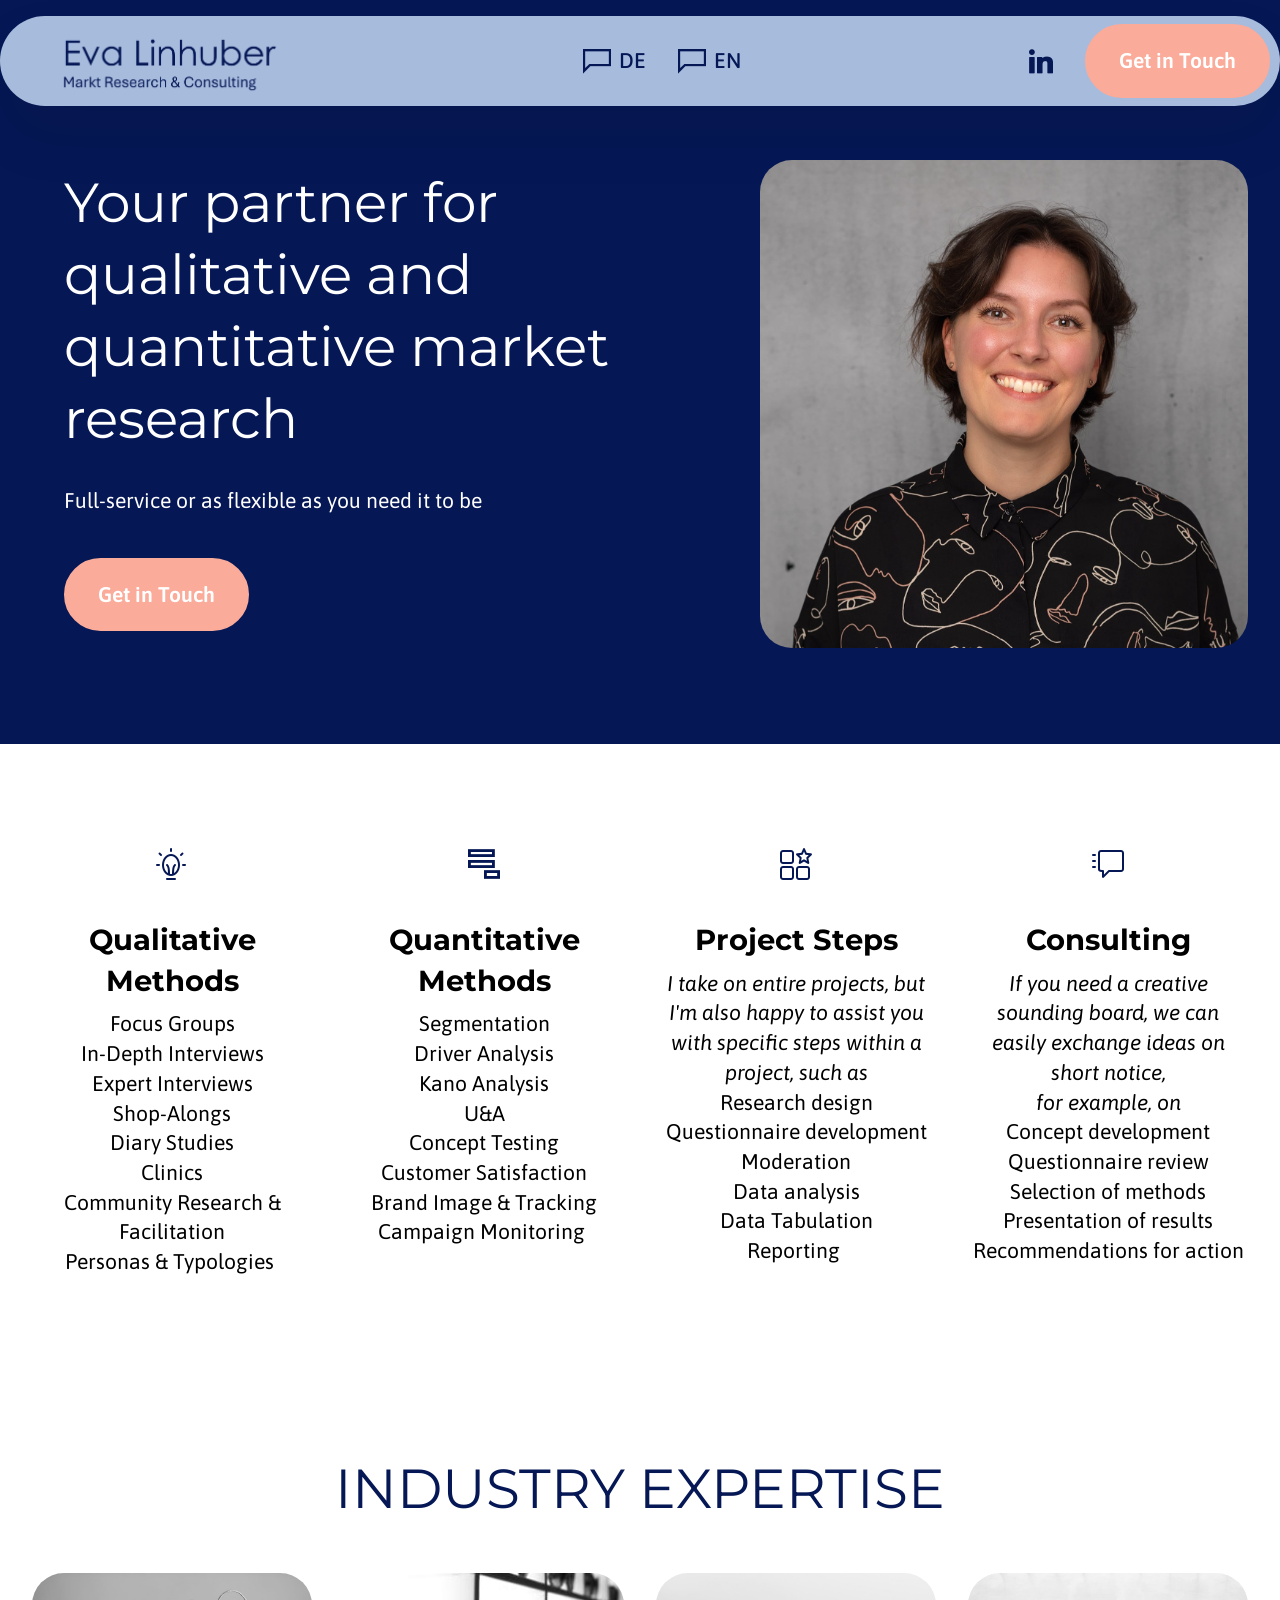
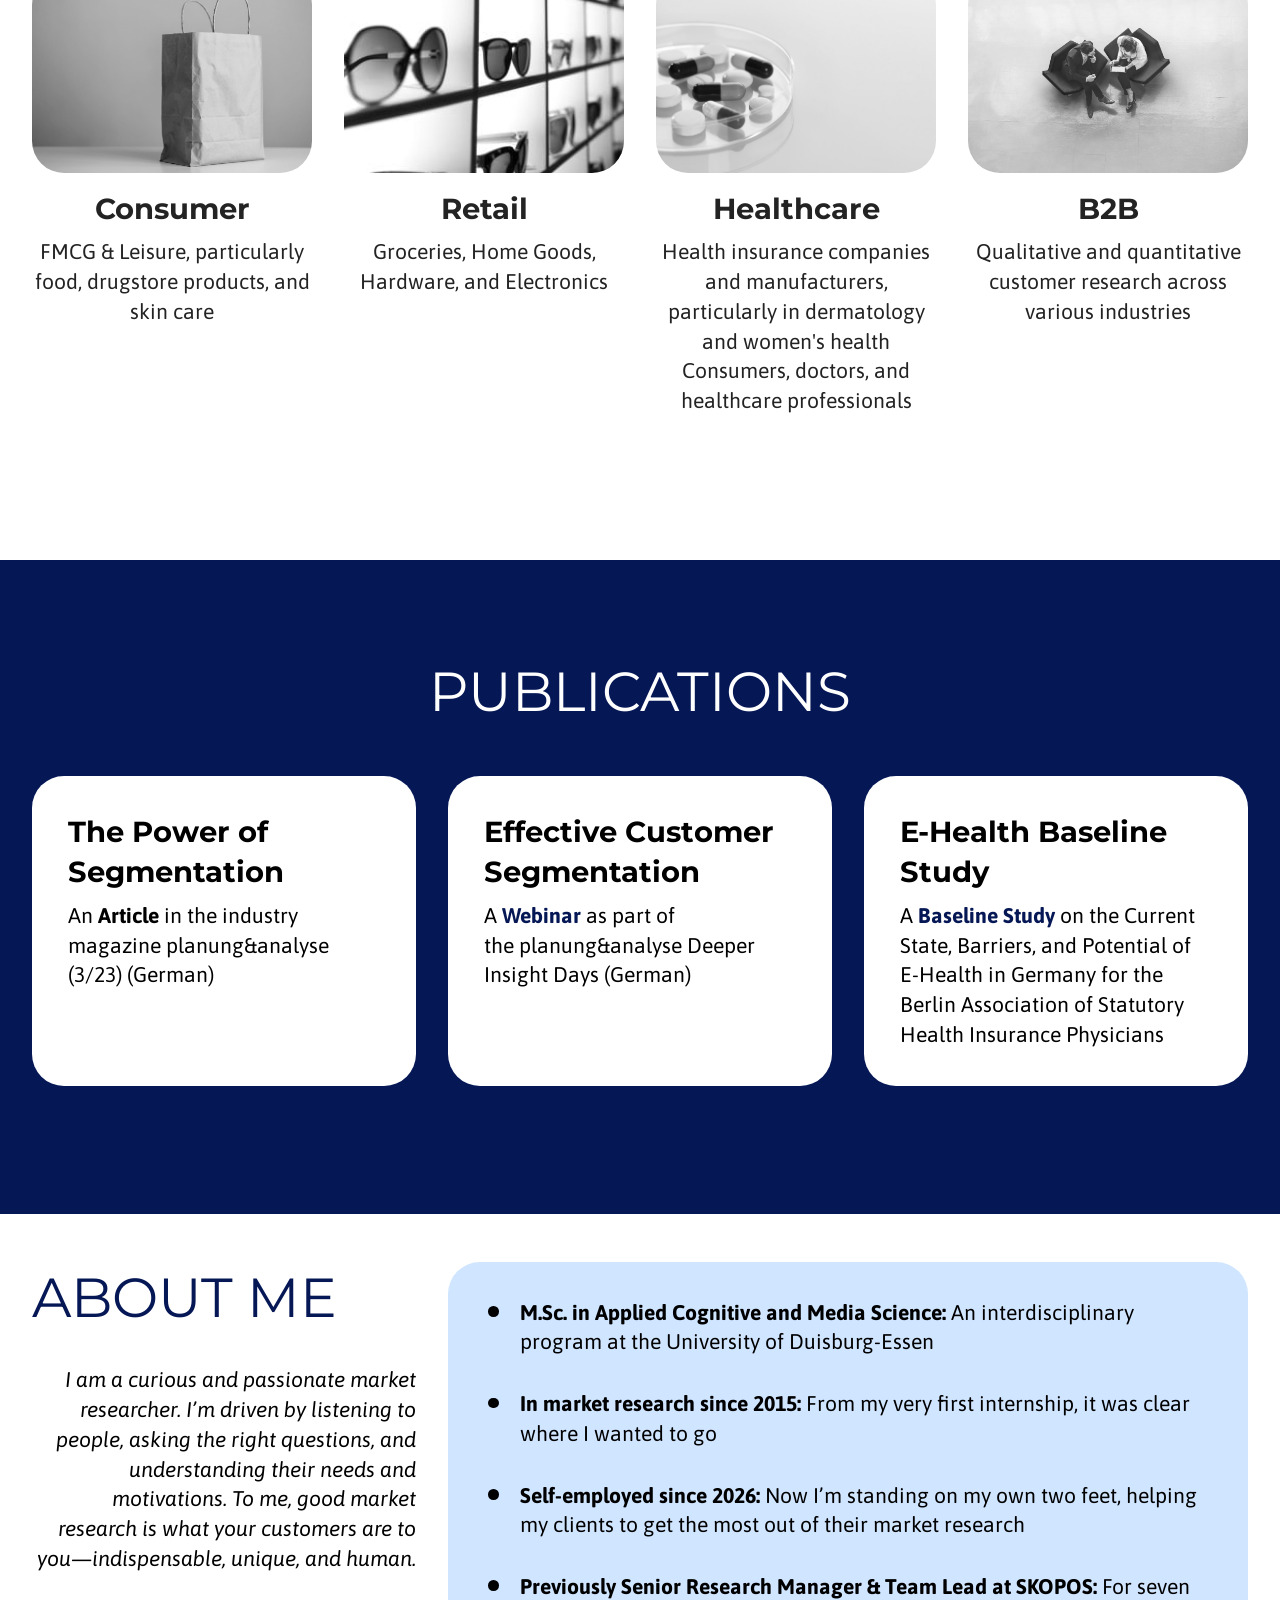
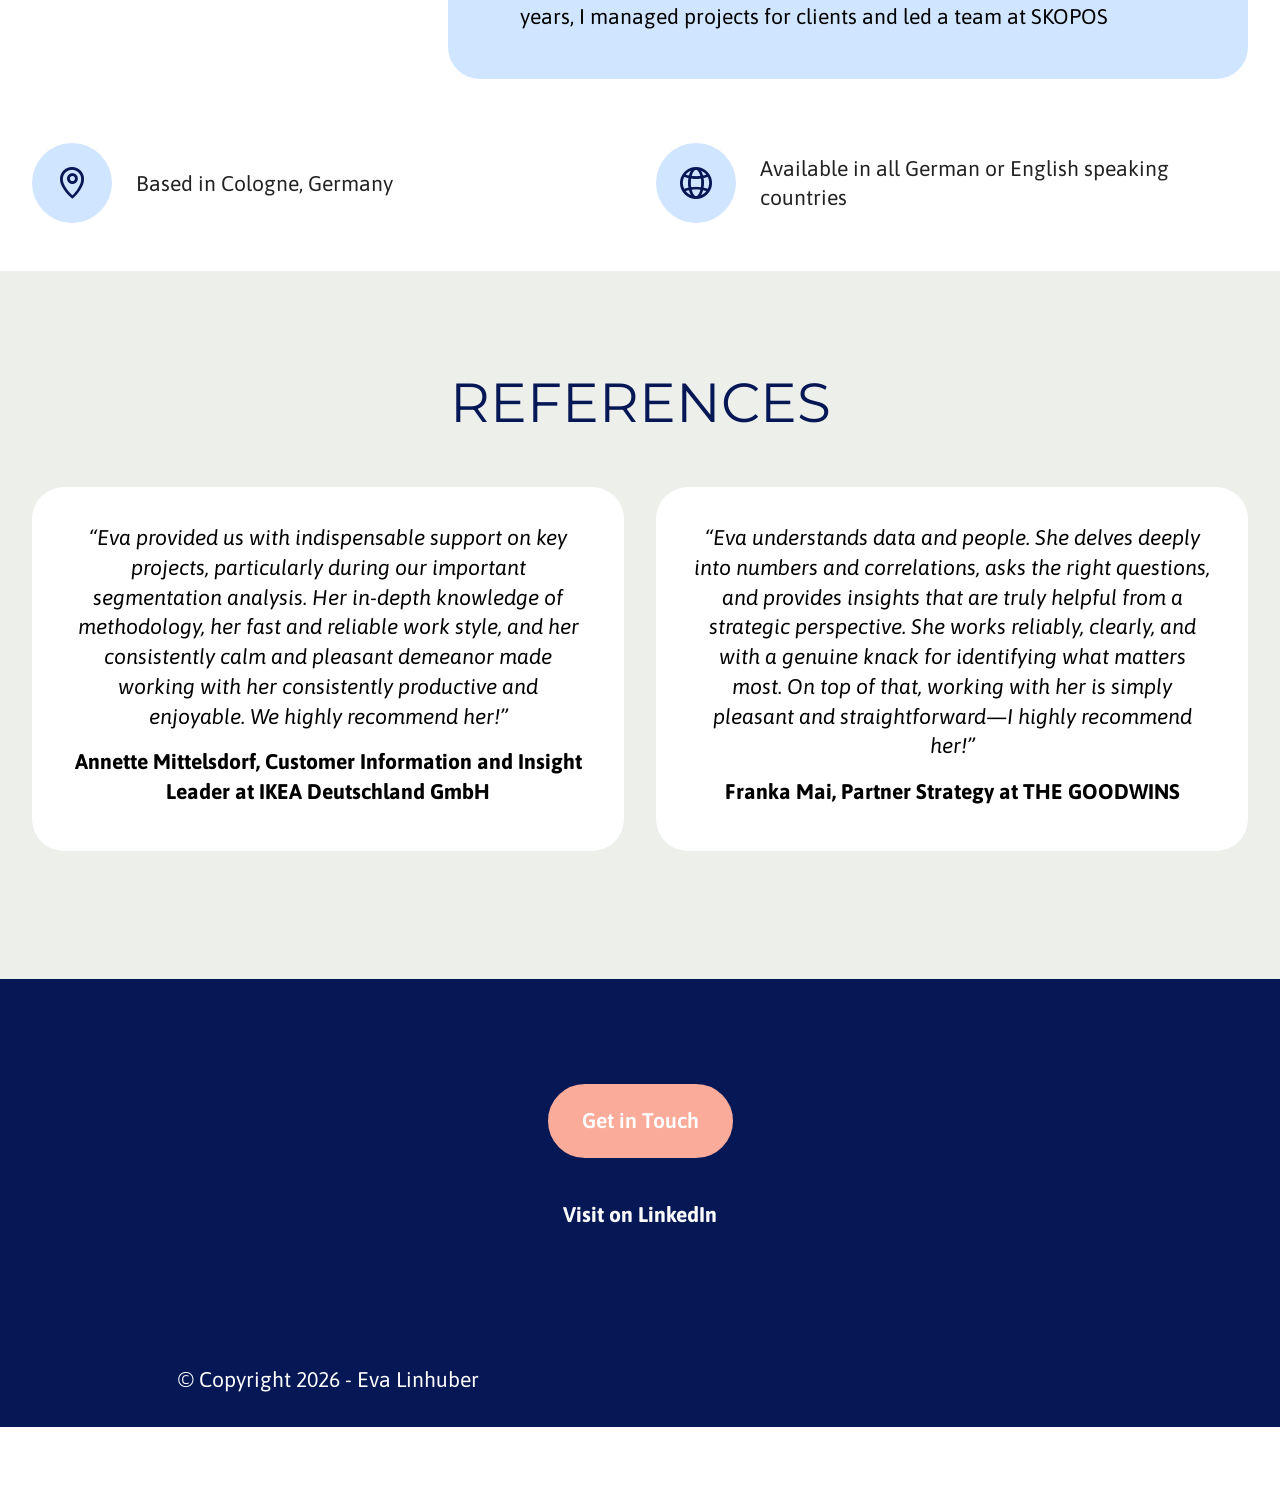
==== commit 46a7587d: "Über mich angepasst" ====
--- a/en/index.html
+++ b/en/index.html
@@ -10,7 +10,7 @@
   <meta name="description" content="">
   
   
-  <title>Home</title>
+  <title>Eva Linhuber | Marktforschung Freelancer in Köln | Qualitative & quantitative Forschung</title>
   <link rel="stylesheet" href="assets/web/assets/mobirise-icons2/mobirise2.css">
   <link rel="stylesheet" href="assets/web/assets/mobirise-icons-bold/mobirise-icons-bold.css">
   <link rel="stylesheet" href="assets/bootstrap/css/bootstrap.min.css">
@@ -22,7 +22,7 @@
   <noscript><link rel="stylesheet" href="https://fonts.googleapis.com/css?family=Montserrat:100,200,300,400,500,600,700,800,900,100i,200i,300i,400i,500i,600i,700i,800i,900i&display=swap"></noscript>
   <link rel="preload" href="https://fonts.googleapis.com/css?family=Asap:100,200,300,400,500,600,700,800,900,100i,200i,300i,400i,500i,600i,700i,800i,900i&display=swap" as="style" onload="this.onload=null;this.rel='stylesheet'">
   <noscript><link rel="stylesheet" href="https://fonts.googleapis.com/css?family=Asap:100,200,300,400,500,600,700,800,900,100i,200i,300i,400i,500i,600i,700i,800i,900i&display=swap"></noscript>
-  <link rel="preload" as="style" href="assets/mobirise/css/mbr-additional.css?v=qLYinx"><link rel="stylesheet" href="assets/mobirise/css/mbr-additional.css?v=qLYinx" type="text/css">
+  <link rel="preload" as="style" href="assets/mobirise/css/mbr-additional.css?v=xhWOJx"><link rel="stylesheet" href="assets/mobirise/css/mbr-additional.css?v=xhWOJx" type="text/css">
 
   
   
@@ -53,8 +53,8 @@
 			</button>
 			<div class="collapse navbar-collapse" id="navbarSupportedContent">
 				<ul class="navbar-nav nav-dropdown" data-app-modern-menu="true"><li class="nav-item">
-						<a class="nav-link link text-primary display-4" href="http://eva-linhuber.de"><span class="mobi-mbri mobi-mbri-chat mbr-iconfont mbr-iconfont-btn"></span>DE</a>
-					</li><li class="nav-item"><a class="nav-link link text-primary display-4" href="index.html#header01-7"><span class="mobi-mbri mobi-mbri-chat mbr-iconfont mbr-iconfont-btn"></span>EN</a></li></ul>
+						<a class="nav-link link text-primary display-4" href="https://eva-linhuber.de"><span class="mobi-mbri mobi-mbri-chat mbr-iconfont mbr-iconfont-btn"></span>DE</a>
+					</li><li class="nav-item"><a class="nav-link link text-primary display-4" href="https://eva-linhuber.de/en"><span class="mobi-mbri mobi-mbri-chat mbr-iconfont mbr-iconfont-btn"></span>EN</a></li></ul>
 				<div class="icons-menu">
 					<a class="iconfont-wrapper" href="http://www.linkedin.com/in/eva-linhuber-3226a8281" target="_blank">
 						<span class="p-2 mbr-iconfont socicon-linkedin socicon"></span>
@@ -302,6 +302,44 @@
     </div>
 </section>
 
+<section data-bs-version="5.1" class="features034 cid-vnUL9HzQNo" id="features034-20">	
+    
+
+	
+	
+	<div class="container">
+		<div class="row justify-content-center">
+			<div class="col-12 content-head">
+				
+			</div>
+		</div>
+		<div class="row">
+			<div class="item features-without-image col-12 col-lg-6 active">
+				<div class="item-wrapper">
+					<div class="iconfont-wrapper">
+						<span class="mbr-iconfont mobi-mbri-map-pin mobi-mbri"></span>
+					</div>
+					<div class="card-box">
+						<h4 class="card-title mbr-fonts-style mb-0 display-7">Based in Cologne, Germany</h4>
+						
+					</div>
+				</div>
+			</div>
+			<div class="item features-without-image col-12 col-lg-6">
+				<div class="item-wrapper">
+					<div class="iconfont-wrapper">
+						<span class="mbr-iconfont mobi-mbri-globe-2 mobi-mbri"></span>
+					</div>
+					<div class="card-box">
+						<h4 class="card-title mbr-fonts-style mb-0 display-7">Available in all German or English speaking countries</h4>
+						
+					</div>
+				</div>
+			</div>
+		</div>
+	</div>
+</section>
+
 <section data-bs-version="5.1" class="people04 cid-vnxBAWu6Hw" id="people04-1z">
 	
 	
--- a/en/assets/mobirise/css/mbr-additional.css
+++ b/en/assets/mobirise/css/mbr-additional.css
@@ -1636,6 +1636,53 @@
 .cid-vnhBy5nGx2 .mbr-section-title {
   color: #051755;
 }
+.cid-vnUL9HzQNo {
+  padding-top: 1rem;
+  padding-bottom: 1rem;
+  background-color: #ffffff;
+}
+.cid-vnUL9HzQNo .justify-content-center {
+  align-items: center;
+}
+.cid-vnUL9HzQNo .mbr-fallback-image.disabled {
+  display: none;
+}
+.cid-vnUL9HzQNo .mbr-fallback-image {
+  display: block;
+  background-size: cover;
+  background-position: center center;
+  width: 100%;
+  height: 100%;
+  position: absolute;
+  top: 0;
+}
+.cid-vnUL9HzQNo .item-wrapper {
+  display: flex;
+  margin-bottom: 2rem;
+  align-items: center;
+}
+@media (max-width: 767px) {
+  .cid-vnUL9HzQNo .item-wrapper {
+    margin-bottom: 1rem;
+  }
+}
+.cid-vnUL9HzQNo .iconfont-wrapper {
+  padding-right: 1.5rem;
+}
+.cid-vnUL9HzQNo .content-head {
+  max-width: 800px;
+}
+.cid-vnUL9HzQNo .mbr-iconfont {
+  display: inline-flex;
+  font-size: 2rem;
+  color: #051755;
+  width: 80px;
+  justify-content: center;
+  align-items: center;
+  background: #d0e5ff;
+  height: 80px;
+  border-radius: 50%;
+}
 .cid-vnxBAWu6Hw {
   padding-top: 6rem;
   padding-bottom: 6rem;
--- a/en/assets/mobirise/css/mbr-additional.css
+++ b/en/assets/mobirise/css/mbr-additional.css
@@ -1636,6 +1636,53 @@
 .cid-vnhBy5nGx2 .mbr-section-title {
   color: #051755;
 }
+.cid-vnUL9HzQNo {
+  padding-top: 1rem;
+  padding-bottom: 1rem;
+  background-color: #ffffff;
+}
+.cid-vnUL9HzQNo .justify-content-center {
+  align-items: center;
+}
+.cid-vnUL9HzQNo .mbr-fallback-image.disabled {
+  display: none;
+}
+.cid-vnUL9HzQNo .mbr-fallback-image {
+  display: block;
+  background-size: cover;
+  background-position: center center;
+  width: 100%;
+  height: 100%;
+  position: absolute;
+  top: 0;
+}
+.cid-vnUL9HzQNo .item-wrapper {
+  display: flex;
+  margin-bottom: 2rem;
+  align-items: center;
+}
+@media (max-width: 767px) {
+  .cid-vnUL9HzQNo .item-wrapper {
+    margin-bottom: 1rem;
+  }
+}
+.cid-vnUL9HzQNo .iconfont-wrapper {
+  padding-right: 1.5rem;
+}
+.cid-vnUL9HzQNo .content-head {
+  max-width: 800px;
+}
+.cid-vnUL9HzQNo .mbr-iconfont {
+  display: inline-flex;
+  font-size: 2rem;
+  color: #051755;
+  width: 80px;
+  justify-content: center;
+  align-items: center;
+  background: #d0e5ff;
+  height: 80px;
+  border-radius: 50%;
+}
 .cid-vnxBAWu6Hw {
   padding-top: 6rem;
   padding-bottom: 6rem;
